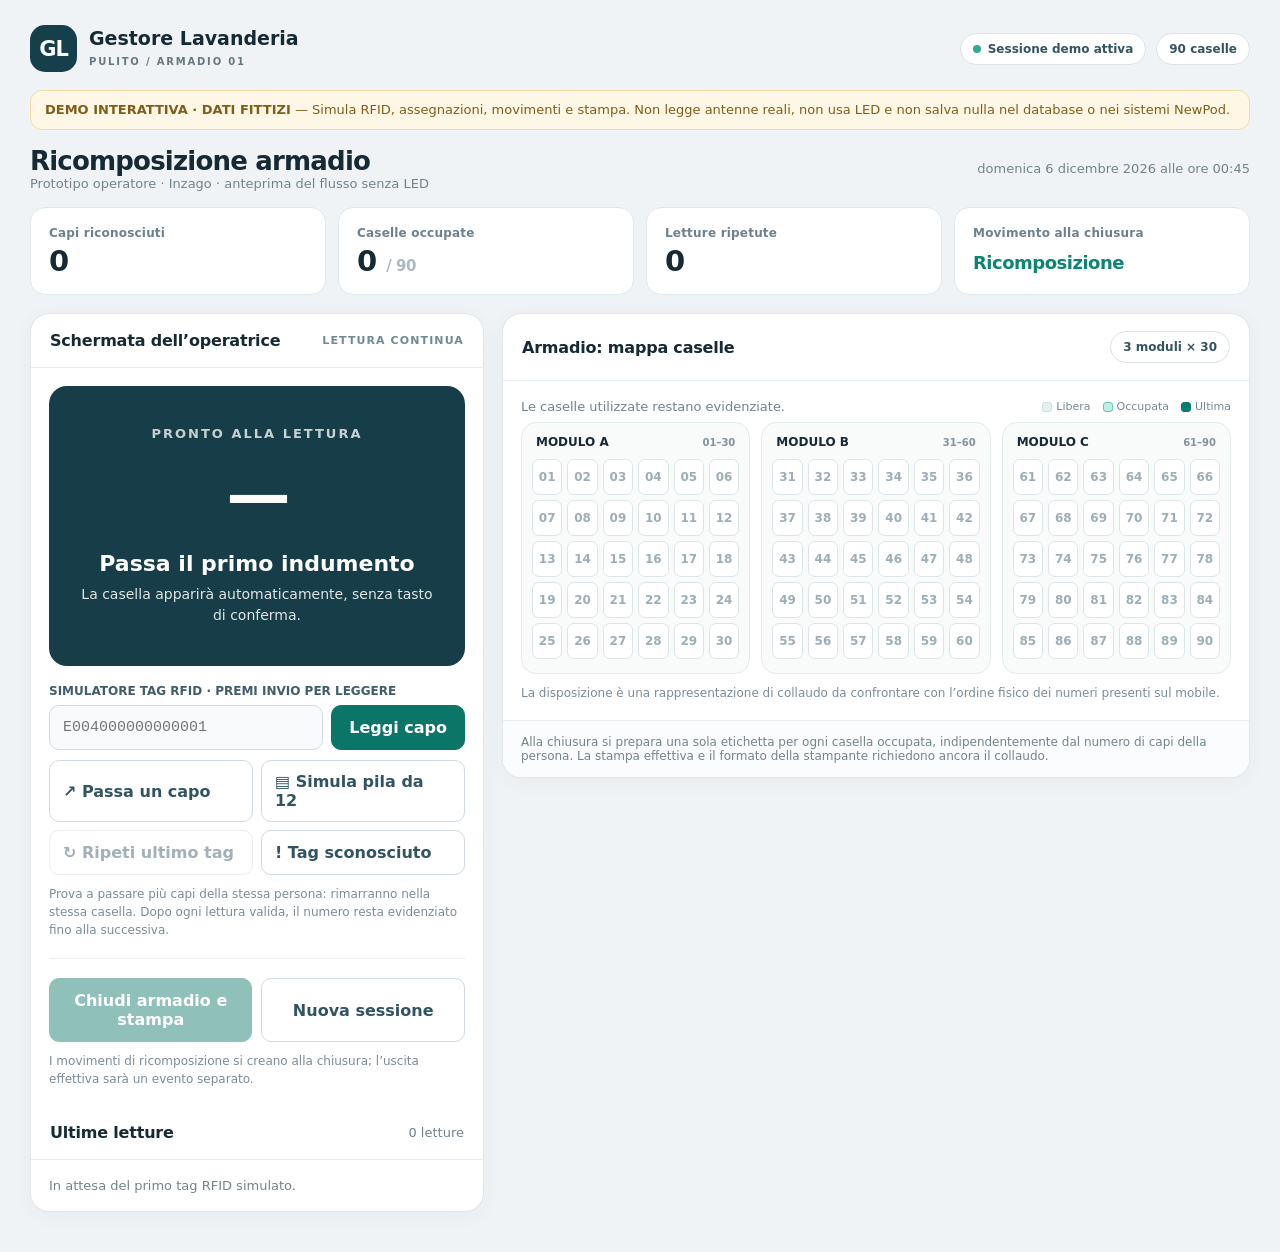
==== docs/pulito-demo.html @ d7424de7 "Add standalone interactive 90-slot Pulito browser demo with synthetic RFID scans, recomposition and " ====
<!doctype html>
<html lang="it">
<head>
<meta charset="utf-8">
<meta name="viewport" content="width=device-width,initial-scale=1">
<meta name="robots" content="noindex,nofollow">
<meta name="color-scheme" content="light">
<title>Pulito · Demo interattiva | Gestore Lavanderia</title>
<style>
:root{font-family:Inter,"Segoe UI",system-ui,-apple-system,sans-serif;color:#162a35;background:#f0f3f5;font-synthesis:none}
*{box-sizing:border-box}body{margin:0}button,input{font:inherit}button{cursor:pointer}
button:disabled{opacity:.45;cursor:not-allowed}button:focus-visible,input:focus-visible{outline:3px solid #66cabb;outline-offset:2px}
.page{max-width:1680px;margin:0 auto;padding:25px 30px 40px}
.top{display:flex;align-items:center;justify-content:space-between;gap:16px;margin-bottom:18px}
.brand{display:flex;gap:12px;align-items:center}.mark{width:47px;height:47px;border-radius:15px;background:#153f4b;color:white;display:grid;place-items:center;font-weight:900;font-size:21px;letter-spacing:-1px}
.brand strong{font-size:19px;display:block;line-height:1.15}.brand small{color:#647884;font-weight:600;letter-spacing:1.8px;font-size:10px}.top-right{display:flex;gap:10px;align-items:center}
.chip{display:inline-flex;align-items:center;gap:7px;border-radius:999px;background:#fff;border:1px solid #d9e2e7;padding:8px 12px;color:#345463;font-weight:700;font-size:12px}.dot{width:8px;height:8px;border-radius:50%;background:#2cab8d}
.demo-warning{background:#fff7e5;border:1px solid #efdda4;color:#805d19;padding:10px 14px;border-radius:12px;font-size:13px;line-height:1.35}
.section-heading{display:flex;align-items:center;justify-content:space-between;gap:12px;margin:16px 0}
h1{font-size:26px;letter-spacing:-.8px;margin:0}h2{font-size:16px;letter-spacing:-.2px;margin:0}p{margin:0}
.meta{font-size:13px;color:#70838d}
.toolbar{display:grid;grid-template-columns:repeat(4,minmax(0,1fr));gap:12px;margin:0 0 18px}
.metric{background:white;border:1px solid #dee7eb;border-radius:15px;padding:14px 18px}
.metric .m-label{color:#6c8190;font-size:12px;font-weight:650;letter-spacing:.2px}
.metric b{font-size:29px;display:block;margin-top:2px;line-height:1.3;letter-spacing:-.5px}
.metric:last-child b{font-size:18px;padding-top:8px;color:#0c8574}
.layout{display:grid;grid-template-columns:minmax(350px,.88fr) minmax(550px,1.45fr);gap:18px;align-items:start}
.panel{background:white;border:1px solid #dde6eb;border-radius:19px;box-shadow:0 4px 20px rgba(31,67,80,.045);overflow:hidden}
.panel-head{padding:17px 19px;border-bottom:1px solid #e6edef;display:flex;align-items:center;justify-content:space-between;gap:8px}
.panel-body{padding:18px}
.overline{font-weight:800;font-size:11px;letter-spacing:1.1px;text-transform:uppercase;color:#6f8a95}
.hero{border-radius:18px;background:#173e48;min-height:280px;color:#fff;padding:26px;display:flex;flex-direction:column;align-items:center;justify-content:center;text-align:center;transition:background .15s}
.hero[data-mode=ok]{background:#006d61}.hero[data-mode=warn]{background:#9a6415}.hero[data-mode=bad]{background:#a3393c}.hero[data-mode=closed]{background:#34536a}
.hero-label{font-size:13px;text-transform:uppercase;letter-spacing:2px;font-weight:750;opacity:.76}.hero-number{font-size:clamp(43px,5vw,92px);font-weight:900;line-height:1.18;letter-spacing:-3px;min-height:110px;display:grid;place-items:center}.hero-person{font-size:22px;font-weight:800}.hero-detail{font-size:14px;opacity:.87;margin-top:8px;max-width:100%;line-height:1.5}
.scan-label{display:block;font-size:12px;font-weight:800;margin:18px 0 7px;color:#405d69}.scan-row{display:flex;gap:8px}
.scan-row input{flex:1;min-width:0;border:1px solid #cfdae0;background:#f8fafb;border-radius:10px;padding:12px 13px;font-size:15px;font-family:Consolas,monospace;text-transform:uppercase}
.primary{background:#0b7568;color:#fff;border:1px solid #0b7568;border-radius:10px;font-weight:780;padding:12px 17px}
.secondary{background:white;color:#315463;border:1px solid #cfdae0;border-radius:10px;font-weight:750;padding:11px 13px}
.danger{background:#fff3f2;color:#a33c3d;border:1px solid #f1cbc7;border-radius:10px;font-weight:750;padding:11px 14px}
.quick{display:grid;grid-template-columns:repeat(2,minmax(0,1fr));gap:8px;margin-top:10px}
.quick button{text-align:left;min-height:45px}
.hint{font-size:12px;color:#7a8c98;line-height:1.5;margin-top:10px}
.separator{height:1px;background:#e8eef1;margin:19px 0}
.actions{display:grid;grid-template-columns:1fr 1fr;gap:9px}
.actions button{min-height:48px}
.log{display:flex;flex-direction:column;gap:7px;max-height:250px;overflow:auto}
.read{display:flex;align-items:center;justify-content:space-between;gap:10px;padding:10px 12px;border:1px solid #e3ebee;border-radius:10px;background:#fcfdfd}
.read-main{font-size:13px;font-weight:750}.read-sub{font-size:11px;color:#87939a;margin-top:3px}.read-right{font-size:12px;font-weight:850;color:#0c7e70;white-space:nowrap}
.read-right.bad{color:#bc4f44}.read-right.warn{color:#9b6e19}
.boxes-title{display:flex;align-items:center;justify-content:space-between;margin-bottom:8px}
.legend{display:flex;align-items:center;gap:12px;font-size:11px;color:#758895}.square{display:inline-block;width:10px;height:10px;border-radius:3px;margin-right:4px;vertical-align:middle;background:#e8eef0;border:1px solid #cddde2}.square.used{background:#c0eee4;border-color:#66c8b4}.square.active{background:#087c70;border-color:#087c70}
.modules{display:grid;grid-template-columns:repeat(3,minmax(0,1fr));gap:11px}
.module{background:#f9fbfb;border:1px solid #e2ebee;border-radius:15px;padding:12px 10px 14px}
.mod-head{display:flex;justify-content:space-between;align-items:center;padding:0 4px;margin-bottom:10px}
.mod-head strong{font-size:12px}.mod-head span{font-size:10px;color:#81939c;font-weight:800}
.slot-grid{display:grid;grid-template-columns:repeat(6,minmax(0,1fr));gap:5px}
.slot{min-width:0;height:36px;padding:0;border:1px solid #dbe5e8;background:white;border-radius:7px;color:#9caeb7;font-weight:750;font-size:12px;transition:.1s}
.slot.used{border-color:#8fd9c7;background:#cbefe7;color:#096b60}
.slot.active{background:#087c70;border-color:#087c70;color:white;box-shadow:0 0 0 3px rgba(14,145,124,.18);transform:scale(1.04)}
.slot:hover{border-color:#07947e}.slot:disabled{opacity:1;cursor:default}
.foot{padding:14px 18px;border-top:1px solid #e6edef;background:#fbfcfd;font-size:12px;color:#72848d}
.modal{border:0;padding:0;max-width:min(880px,calc(100vw - 24px));width:100%;border-radius:20px;box-shadow:0 28px 100px #102a3b55}
.modal::backdrop{background:#142c3d9b}.modal-inner{padding:25px}.modal-top{display:flex;justify-content:space-between;align-items:center;gap:12px}.modal-top strong{font-size:23px}.modal-content{max-height:56vh;overflow:auto;margin:18px 0}
.modal-footer{display:flex;justify-content:flex-end;gap:9px}
.preview-labels{display:grid;grid-template-columns:repeat(2,minmax(0,1fr));gap:12px}
.label{border:1px dashed #819ba7;padding:17px 19px;border-radius:12px;background:white;break-inside:avoid;min-height:160px}
.label small{font-size:10px;color:#6b7d85;font-weight:750;text-transform:uppercase;letter-spacing:1px}
.label h3{font-size:24px;margin:12px 0 2px}.label p{font-size:13px;margin-top:5px}.label footer{font-size:11px;color:#778b95;margin-top:14px}
.print-only{display:none}
@media(max-width:1150px){.layout{grid-template-columns:1fr}.modules{grid-template-columns:repeat(3,minmax(0,1fr))}.hero-number{font-size:90px}}
@media(max-width:640px){.page{padding:14px}.top{align-items:flex-start;flex-direction:column}.top-right{width:100%;justify-content:space-between}.section-heading{align-items:flex-start;flex-direction:column;gap:4px}h1{font-size:23px}.toolbar{grid-template-columns:repeat(2,1fr);gap:8px}.metric{padding:10px 13px}.metric b{font-size:25px}.panel-head{padding:14px}.panel-body{padding:13px}.hero{min-height:240px;padding:18px}.hero-number{font-size:61px;min-height:87px}.hero-person{font-size:18px}.modules{grid-template-columns:1fr}.module{padding:12px}.slot-grid{grid-template-columns:repeat(10,minmax(0,1fr))}.slot{height:37px}.preview-labels{grid-template-columns:1fr}.scan-row{flex-wrap:wrap}.scan-row input{flex-basis:100%}.scan-row button{width:100%}.actions{grid-template-columns:1fr}}
@media print{body{background:white!important}.page,dialog button,.modal-top,.modal-footer{display:none!important}.modal{position:static!important;display:block!important;max-height:none!important;max-width:none!important;width:100%!important;box-shadow:none!important;border:0!important}.modal-inner{padding:0!important}.modal-content{max-height:none!important;overflow:visible!important;margin:0!important}.preview-labels{grid-template-columns:repeat(2,1fr);gap:7mm}.label{border:1px solid #666;border-radius:0;break-inside:avoid;min-height:50mm}.modal::backdrop{display:none}}
</style>
</head>
<body>
<main class="page">
  <header class="top">
    <div class="brand"><span class="mark">GL</span><div><strong>Gestore Lavanderia</strong><small>PULITO / ARMADIO 01</small></div></div>
    <div class="top-right"><span class="chip"><span class="dot"></span><span id="sessionState">Sessione demo attiva</span></span><span class="chip">90 caselle</span></div>
  </header>
  <div class="demo-warning"><strong>DEMO INTERATTIVA · DATI FITTIZI</strong> — Simula RFID, assegnazioni, movimenti e stampa. Non legge antenne reali, non usa LED e non salva nulla nel database o nei sistemi NewPod.</div>
  <div class="section-heading"><div><h1>Ricomposizione armadio</h1><p class="meta">Prototipo operatore · Inzago · anteprima del flusso senza LED</p></div><span class="meta" id="clock"></span></div>
  <section class="toolbar" aria-label="Stato della sessione">
    <div class="metric"><span class="m-label">Capi riconosciuti</span><b id="statItems">0</b></div>
    <div class="metric"><span class="m-label">Caselle occupate</span><b id="statSlots">0 <span style="color:#acb9c0;font-size:15px">/ 90</span></b></div>
    <div class="metric"><span class="m-label">Letture ripetute</span><b id="statRepeats">0</b></div>
    <div class="metric"><span class="m-label">Movimento alla chiusura</span><b id="statMovement">Ricomposizione</b></div>
  </section>
  <div class="layout">
    <section class="panel" aria-label="Lettura RFID">
      <div class="panel-head"><h2>Schermata dell’operatrice</h2><span class="overline">Lettura continua</span></div>
      <div class="panel-body">
        <div id="hero" class="hero" data-mode="idle" aria-live="polite" aria-atomic="true">
          <span class="hero-label" id="heroLabel">PRONTO ALLA LETTURA</span>
          <div class="hero-number" id="heroNumber">—</div>
          <p class="hero-person" id="heroPerson">Passa il primo indumento</p>
          <p class="hero-detail" id="heroDetail">La casella apparirà automaticamente, senza tasto di conferma.</p>
        </div>
        <label class="scan-label" for="tagInput">SIMULATORE TAG RFID · PREMI INVIO PER LEGGERE</label>
        <div class="scan-row"><input id="tagInput" maxlength="64" autocomplete="off" spellcheck="false" placeholder="E004000000000001"><button class="primary" id="scanBtn" type="button">Leggi capo</button></div>
        <div class="quick">
          <button class="secondary" id="randomBtn" type="button">↗ Passa un capo</button>
          <button class="secondary" id="pileBtn" type="button">▤ Simula pila da 12</button>
          <button class="secondary" id="repeatBtn" type="button">↻ Ripeti ultimo tag</button>
          <button class="secondary" id="unknownBtn" type="button">! Tag sconosciuto</button>
        </div>
        <p class="hint">Prova a passare più capi della stessa persona: rimarranno nella stessa casella. Dopo ogni lettura valida, il numero resta evidenziato fino alla successiva.</p>
        <div class="separator"></div>
        <div class="actions"><button class="primary" id="closeBtn" type="button">Chiudi armadio e stampa</button><button class="secondary" id="resetBtn" type="button">Nuova sessione</button></div>
        <p class="hint" id="sessionHint">I movimenti di <b>ricomposizione</b> vengono creati alla chiusura; l’uscita effettiva sarà un evento separato.</p>
      </div>
      <div class="panel-head"><h2>Ultime letture</h2><span class="meta" id="readCount">0 letture</span></div>
      <div class="panel-body"><div id="reads" class="log"><p class="meta">In attesa del primo tag RFID simulato.</p></div></div>
    </section>
    <section class="panel" aria-label="Mappa delle 90 caselle">
      <div class="panel-head"><h2>Armadio: mappa caselle</h2><span class="chip">3 moduli × 30</span></div>
      <div class="panel-body">
        <div class="boxes-title"><span class="meta">Le caselle utilizzate restano evidenziate.</span><div class="legend"><span><span class="square"></span>Libera</span><span><span class="square used"></span>Occupata</span><span><span class="square active"></span>Ultima</span></div></div>
        <div id="modules" class="modules"></div>
        <p class="hint">La disposizione è una rappresentazione di collaudo da confrontare con l’ordine fisico dei numeri presenti sul mobile.</p>
      </div>
      <div class="foot">Alla chiusura si prepara una sola etichetta per ogni casella occupata, indipendentemente dal numero di capi della persona. La stampa effettiva e il formato della stampante richiedono ancora il collaudo.</div>
    </section>
  </div>
</main>
<dialog id="labelDialog" class="modal" aria-labelledby="dialogTitle">
  <div class="modal-inner">
    <div class="modal-top"><div><div class="overline">ANTEPRIMA STAMPA · DATI FITTIZI</div><strong id="dialogTitle">Etichette armadio</strong></div><button class="secondary" id="dismissDialog" type="button" aria-label="Chiudi anteprima">✕</button></div>
    <p class="hint" id="dialogSummary"></p>
    <div class="modal-content"><div class="preview-labels" id="labelPreview"></div></div>
    <div class="modal-footer"><button class="secondary" id="closeDialogBtn" type="button">Chiudi anteprima</button><button class="primary" id="printBtn" type="button">Stampa etichette</button></div>
  </div>
</dialog>
<script>
(function(){
"use strict";
const first=["Mario","Lucia","Carlo","Anna","Paolo","Elena","Gianni","Sara","Roberto","Franca","Giorgio","Rita","Alessandro","Giulia","Franco"];
const last=["Rossi","Bianchi","Verdi","Russo","Ferrari","Gallo","Fontana","Moretti","Villa","Conti","Greco","Marino"];
const articles=["Maglia","Pantalone","Felpa"];
const people=Array.from({length:90},function(_,i){return {id:i,name:first[i%first.length]+" "+last[Math.floor(i/first.length)%last.length]+" (demo)",department:["Piano 1","Piano 2","Piano 3"][i%3]};});
const garments=Array.from({length:270},function(_,i){return {tag:"E004"+(i+1).toString(16).toUpperCase().padStart(12,"0"),person:people[Math.floor(i/3)],article:articles[i%3]};});
const tags=new Map(garments.map(function(g){return [g.tag,g];}));
const $=function(id){return document.getElementById(id);};
let state={closed:false,reads:[],accepted:new Map(),allocations:new Map(),lastTag:null,lastSlot:null,repeats:0,movements:[],busy:false};
function fmt(n){return String(n).padStart(2,"0");}
function setHero(mode,label,number,name,detail){
  $("hero").dataset.mode=mode;$("heroLabel").textContent=label;$("heroNumber").textContent=number;
  $("heroPerson").textContent=name;$("heroDetail").textContent=detail;
}
function renderGrid(){
  const root=$("modules");root.textContent="";
  for(let bank=0;bank<3;bank++){
    const section=document.createElement("section");section.className="module";
    const head=document.createElement("div");head.className="mod-head";const name=document.createElement("strong");name.textContent="MODULO "+String.fromCharCode(65+bank);
    const count=document.createElement("span");count.textContent=fmt(bank*30+1)+"–"+fmt((bank+1)*30);head.append(name,count);section.append(head);
    const grid=document.createElement("div");grid.className="slot-grid";
    for(let s=bank*30+1;s<=(bank+1)*30;s++){
      const button=document.createElement("button");button.className="slot";button.type="button";button.textContent=fmt(s);
      const entry=Array.from(state.allocations.values()).find(function(v){return v.slot===s;});
      if(entry){button.classList.add("used");button.title=entry.person.name+" · "+entry.count+" capi";button.setAttribute("aria-label","Casella "+s+", "+entry.person.name);}
      else{button.title="Casella "+s+" libera";button.setAttribute("aria-label","Casella "+s+" libera");}
      if(s===state.lastSlot)button.classList.add("active");
      button.addEventListener("click",function(){if(entry)setHero("ok","CASELLA OCCUPATA","CASELLA "+fmt(s),entry.person.name,entry.count+" capi assegnati · "+entry.person.department);});
      grid.append(button);
    }
    section.append(grid);root.append(section);
  }
}
function render(){
  $("statItems").textContent=String(state.accepted.size);
  $("statSlots").innerHTML=String(state.allocations.size)+' <span style="color:#acb9c0;font-size:15px">/ 90</span>';
  $("statRepeats").textContent=String(state.repeats);
  $("statMovement").textContent=state.closed?String(state.movements.length)+" ricomposizioni":"Ricomposizione";
  $("sessionState").textContent=state.closed?"Sessione demo chiusa":"Sessione demo attiva";
  $("readCount").textContent=state.reads.length+" letture";
  $("scanBtn").disabled=state.closed||state.busy;$("randomBtn").disabled=state.closed||state.busy;$("pileBtn").disabled=state.closed||state.busy;
  $("repeatBtn").disabled=state.closed||state.busy||!state.lastTag;$("unknownBtn").disabled=state.closed||state.busy;
  $("tagInput").disabled=state.closed||state.busy;$("closeBtn").disabled=state.closed||state.busy||state.accepted.size===0;
  $("closeBtn").textContent=state.closed?"Armadio chiuso":"Chiudi armadio e stampa";
  $("sessionHint").textContent=state.closed?"Movimenti ricomposizione registrati nella sola simulazione. Nessun movimento di uscita creato.":"I movimenti di ricomposizione si creano alla chiusura; l’uscita effettiva sarà un evento separato.";
  const root=$("reads");root.textContent="";
  if(state.reads.length===0){const p=document.createElement("p");p.className="meta";p.textContent="In attesa del primo tag RFID simulato.";root.append(p);}
  state.reads.slice(0,8).forEach(function(r){
    const line=document.createElement("div");line.className="read";
    const left=document.createElement("div");const name=document.createElement("div");name.className="read-main";name.textContent=r.name;
    const sub=document.createElement("div");sub.className="read-sub";sub.textContent=r.tag+" · "+r.time;left.append(name,sub);
    const right=document.createElement("span");right.className="read-right"+(r.type==="error"?" bad":r.type==="repeat"?" warn":"");right.textContent=r.message;
    line.append(left,right);root.append(line);
  });
  renderGrid();
}
function record(tag,name,message,type){state.reads.unshift({tag:tag,name:name,message:message,type:type,time:new Date().toLocaleTimeString("it-IT")});}
function scan(raw){
  if(state.closed)return;
  const tag=String(raw||"").trim().toUpperCase();if(!tag)return;
  state.lastTag=tag;const garment=tags.get(tag);
  if(!garment){state.lastSlot=null;setHero("bad","CAPO DA SEPARARE","ATTENZIONE","Tag sconosciuto","Nessuna casella assegnata. Metti il capo da parte per la verifica.");
    record(tag,"Tag non riconosciuto","NON TROVATO","error");render();return;}
  const already=state.accepted.has(tag);
  if(already)state.repeats++;
  let allocation=state.allocations.get(garment.person.id);
  if(!allocation&&!already){
    if(state.allocations.size>=90){state.lastSlot=null;setHero("bad","ARMADIO PIENO","90 / 90","Nessuna casella disponibile","Chiudi l’armadio prima di proseguire.");record(tag,garment.person.name,"PIENO","error");render();return;}
    const used=new Set(Array.from(state.allocations.values()).map(function(x){return x.slot;}));
    let slot=1;while(used.has(slot))slot++;
    allocation={slot:slot,person:garment.person,count:0};state.allocations.set(garment.person.id,allocation);
  }
  if(!allocation){state.lastSlot=null;setHero("bad","VERIFICA NECESSARIA","—","Assegnazione mancante","Non riporre il capo.");render();return;}
  if(!already){state.accepted.set(tag,garment);allocation.count++;}
  state.lastSlot=allocation.slot;
  setHero("ok",already?"LETTURA GIÀ REGISTRATA":"DESTINAZIONE CONFERMATA","CASELLA "+fmt(allocation.slot),garment.person.name,
    garment.article+" · "+garment.person.department+" · "+allocation.count+" capi in casella");
  record(tag,garment.person.name+" · "+garment.article,already?"GIÀ LETTO":"CASELLA "+fmt(allocation.slot),already?"repeat":"ok");render();
}
function randomScan(){
  const remaining=garments.filter(function(g){return !state.accepted.has(g.tag);});
  if(!remaining.length){setHero("warn","FINE SIMULAZIONE","—","Nessun altro capo disponibile","Premi Nuova sessione per ricominciare.");return;}
  scan(remaining[Math.floor(Math.random()*remaining.length)].tag);
}
function pile(){
  if(state.closed||state.busy)return;
  const available=garments.filter(function(g){return !state.accepted.has(g.tag);});
  if(!available.length)return;
  const selected=available.sort(function(){return Math.random()-.5;}).slice(0,12);
  state.busy=true;render();let index=0;
  function next(){if(index<selected.length){scan(selected[index].tag);index++;setTimeout(next,180);}else{state.busy=false;render();}}
  next();
}
function labelElement(a){
  const label=document.createElement("article");label.className="label";
  const small=document.createElement("small");small.textContent="BUSTA CAPI · FACSIMILE DEMO";
  const h=document.createElement("h3");h.textContent="CASELLA "+fmt(a.slot);
  const name=document.createElement("p");name.style.fontWeight="800";name.style.fontSize="17px";name.textContent=a.person.name;
  const p=document.createElement("p");p.textContent=a.person.department+" · "+a.count+" capi";
  const foot=document.createElement("footer");foot.textContent="Armadio 01 · Ricomposizione · Non valido per la produzione";
  label.append(small,h,name,p,foot);return label;
}
function showLabels(){
  const container=$("labelPreview");container.textContent="";
  const entries=Array.from(state.allocations.values()).sort(function(a,b){return a.slot-b.slot;});
  entries.forEach(function(a){container.append(labelElement(a));});
  $("dialogSummary").textContent=entries.length+" etichette per "+state.accepted.size+" capi · Solo anteprima. La stampa non registra uscite.";
  if(!$("labelDialog").open)$("labelDialog").showModal();
}
function closeSession(){
  if(state.closed||state.busy||!state.accepted.size)return;
  if(!window.confirm("Chiudere l’armadio? Verranno creati "+state.accepted.size+" movimenti di RICOMPOSIZIONE nella sola demo e preparate "+state.allocations.size+" etichette."))return;
  const when=new Date().toISOString();
  state.movements=Array.from(state.accepted.values()).map(function(g){return {tag:g.tag,type:"ricomposizione",at:when,person:g.person.name,slot:state.allocations.get(g.person.id).slot};});
  state.closed=true;state.lastSlot=null;
  setHero("closed","SESSIONE TERMINATA",state.movements.length+" CAPI",state.allocations.size+" caselle pronte",
    "Movimenti: RICOMPOSIZIONE · Uscita non ancora registrata");
  render();showLabels();
}
function reset(){
  if(!window.confirm("Avviare una nuova sessione dimostrativa? Le letture precedenti andranno perse."))return;
  state={closed:false,reads:[],accepted:new Map(),allocations:new Map(),lastTag:null,lastSlot:null,repeats:0,movements:[],busy:false};
  $("tagInput").value="";setHero("idle","PRONTO ALLA LETTURA","—","Passa il primo indumento","La casella apparirà automaticamente, senza tasto di conferma.");render();
}
$("scanBtn").addEventListener("click",function(){scan($("tagInput").value);$("tagInput").select();});
$("tagInput").addEventListener("keydown",function(e){if(e.key==="Enter"){e.preventDefault();scan($("tagInput").value);$("tagInput").select();}});
$("randomBtn").addEventListener("click",randomScan);
$("pileBtn").addEventListener("click",pile);
$("repeatBtn").addEventListener("click",function(){if(state.lastTag)scan(state.lastTag);});
$("unknownBtn").addEventListener("click",function(){scan("FFFFFFFFFFFFFFFF");});
$("closeBtn").addEventListener("click",closeSession);
$("resetBtn").addEventListener("click",reset);
$("dismissDialog").addEventListener("click",function(){$("labelDialog").close();});
$("closeDialogBtn").addEventListener("click",function(){$("labelDialog").close();});
$("printBtn").addEventListener("click",function(){window.print();});
$("clock").textContent=new Intl.DateTimeFormat("it-IT",{dateStyle:"full",timeStyle:"short"}).format(new Date());
render();
})();
</script>
</body>
</html>
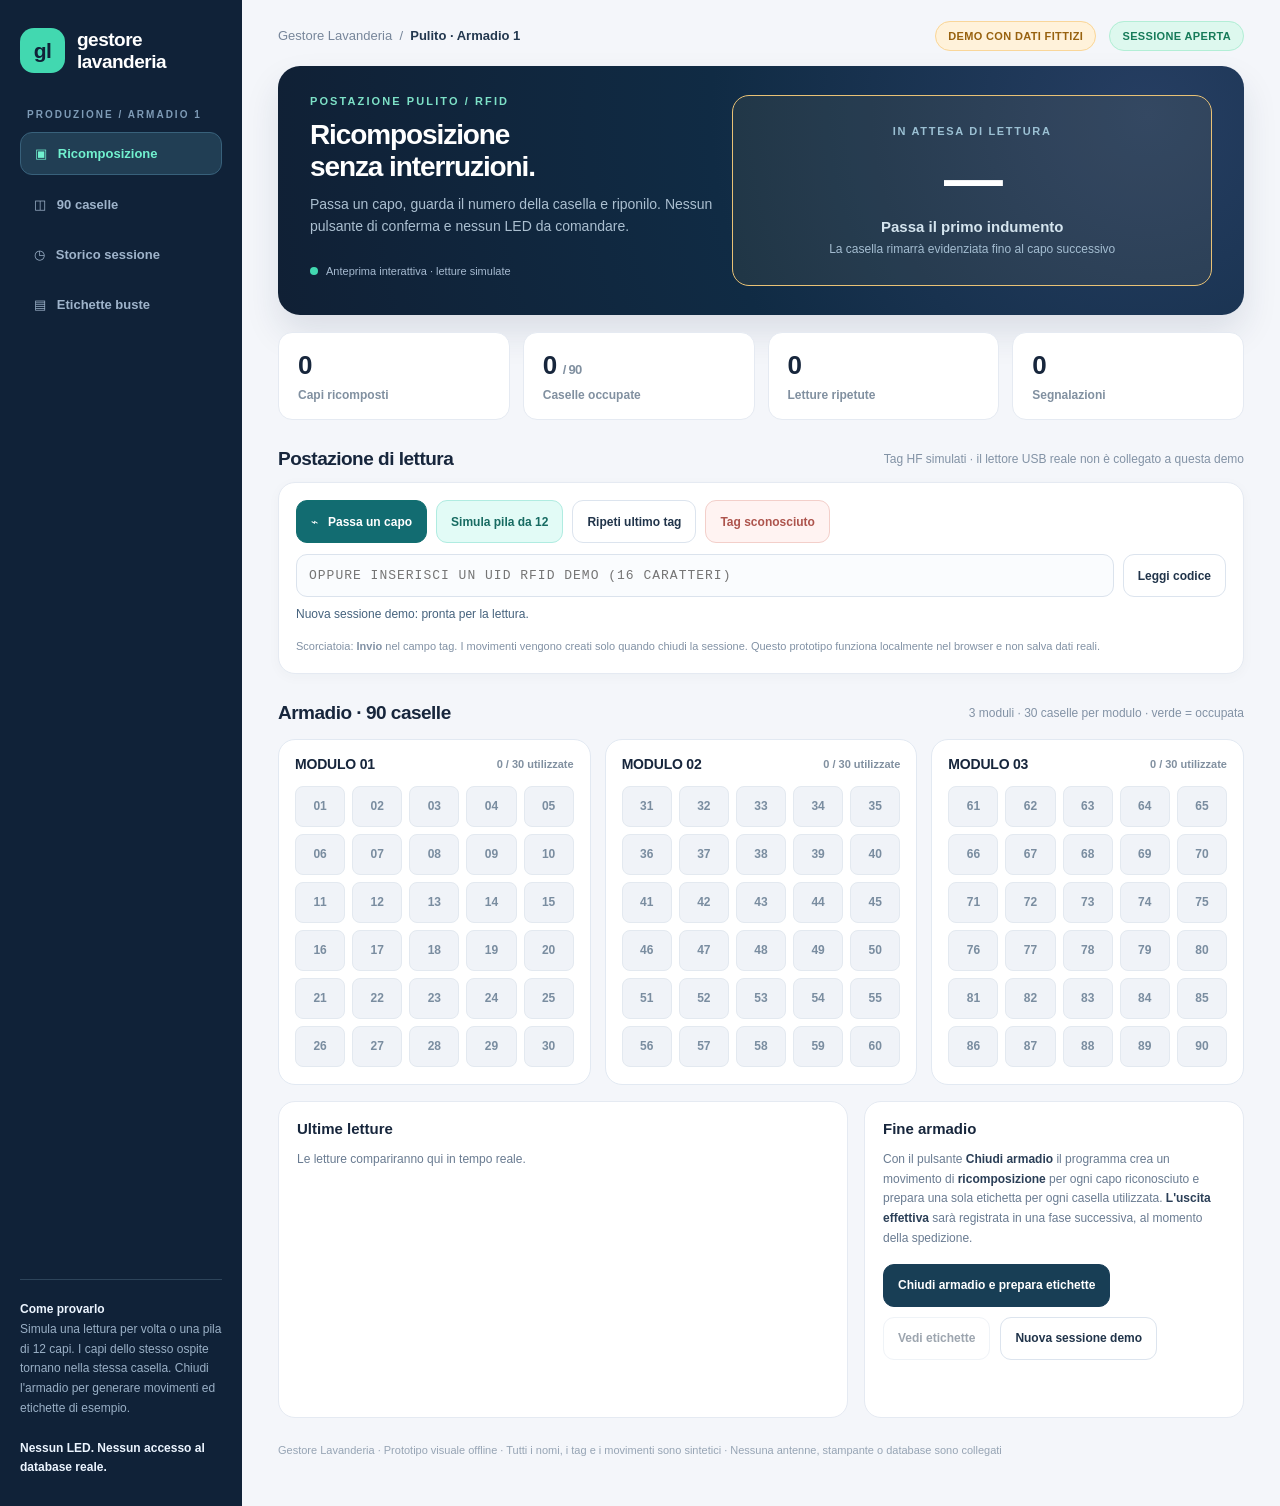
==== commit 1a2d23a0: "Publish standalone interactive Pulito 90-bin demo with synthetic RFID scans and recomposition labels" ====
--- a/docs/pulito-demo.html
+++ b/docs/pulito-demo.html
@@ -4,273 +4,318 @@
 <meta charset="utf-8">
 <meta name="viewport" content="width=device-width,initial-scale=1">
 <meta name="robots" content="noindex,nofollow">
-<meta name="color-scheme" content="light">
+<meta name="referrer" content="no-referrer">
+<meta http-equiv="Content-Security-Policy" content="default-src 'none'; style-src 'unsafe-inline'; script-src 'unsafe-inline'; img-src 'none'; base-uri 'none'; form-action 'none'">
 <title>Pulito · Demo interattiva | Gestore Lavanderia</title>
 <style>
-:root{font-family:Inter,"Segoe UI",system-ui,-apple-system,sans-serif;color:#162a35;background:#f0f3f5;font-synthesis:none}
-*{box-sizing:border-box}body{margin:0}button,input{font:inherit}button{cursor:pointer}
-button:disabled{opacity:.45;cursor:not-allowed}button:focus-visible,input:focus-visible{outline:3px solid #66cabb;outline-offset:2px}
-.page{max-width:1680px;margin:0 auto;padding:25px 30px 40px}
-.top{display:flex;align-items:center;justify-content:space-between;gap:16px;margin-bottom:18px}
-.brand{display:flex;gap:12px;align-items:center}.mark{width:47px;height:47px;border-radius:15px;background:#153f4b;color:white;display:grid;place-items:center;font-weight:900;font-size:21px;letter-spacing:-1px}
-.brand strong{font-size:19px;display:block;line-height:1.15}.brand small{color:#647884;font-weight:600;letter-spacing:1.8px;font-size:10px}.top-right{display:flex;gap:10px;align-items:center}
-.chip{display:inline-flex;align-items:center;gap:7px;border-radius:999px;background:#fff;border:1px solid #d9e2e7;padding:8px 12px;color:#345463;font-weight:700;font-size:12px}.dot{width:8px;height:8px;border-radius:50%;background:#2cab8d}
-.demo-warning{background:#fff7e5;border:1px solid #efdda4;color:#805d19;padding:10px 14px;border-radius:12px;font-size:13px;line-height:1.35}
-.section-heading{display:flex;align-items:center;justify-content:space-between;gap:12px;margin:16px 0}
-h1{font-size:26px;letter-spacing:-.8px;margin:0}h2{font-size:16px;letter-spacing:-.2px;margin:0}p{margin:0}
-.meta{font-size:13px;color:#70838d}
-.toolbar{display:grid;grid-template-columns:repeat(4,minmax(0,1fr));gap:12px;margin:0 0 18px}
-.metric{background:white;border:1px solid #dee7eb;border-radius:15px;padding:14px 18px}
-.metric .m-label{color:#6c8190;font-size:12px;font-weight:650;letter-spacing:.2px}
-.metric b{font-size:29px;display:block;margin-top:2px;line-height:1.3;letter-spacing:-.5px}
-.metric:last-child b{font-size:18px;padding-top:8px;color:#0c8574}
-.layout{display:grid;grid-template-columns:minmax(350px,.88fr) minmax(550px,1.45fr);gap:18px;align-items:start}
-.panel{background:white;border:1px solid #dde6eb;border-radius:19px;box-shadow:0 4px 20px rgba(31,67,80,.045);overflow:hidden}
-.panel-head{padding:17px 19px;border-bottom:1px solid #e6edef;display:flex;align-items:center;justify-content:space-between;gap:8px}
-.panel-body{padding:18px}
-.overline{font-weight:800;font-size:11px;letter-spacing:1.1px;text-transform:uppercase;color:#6f8a95}
-.hero{border-radius:18px;background:#173e48;min-height:280px;color:#fff;padding:26px;display:flex;flex-direction:column;align-items:center;justify-content:center;text-align:center;transition:background .15s}
-.hero[data-mode=ok]{background:#006d61}.hero[data-mode=warn]{background:#9a6415}.hero[data-mode=bad]{background:#a3393c}.hero[data-mode=closed]{background:#34536a}
-.hero-label{font-size:13px;text-transform:uppercase;letter-spacing:2px;font-weight:750;opacity:.76}.hero-number{font-size:clamp(43px,5vw,92px);font-weight:900;line-height:1.18;letter-spacing:-3px;min-height:110px;display:grid;place-items:center}.hero-person{font-size:22px;font-weight:800}.hero-detail{font-size:14px;opacity:.87;margin-top:8px;max-width:100%;line-height:1.5}
-.scan-label{display:block;font-size:12px;font-weight:800;margin:18px 0 7px;color:#405d69}.scan-row{display:flex;gap:8px}
-.scan-row input{flex:1;min-width:0;border:1px solid #cfdae0;background:#f8fafb;border-radius:10px;padding:12px 13px;font-size:15px;font-family:Consolas,monospace;text-transform:uppercase}
-.primary{background:#0b7568;color:#fff;border:1px solid #0b7568;border-radius:10px;font-weight:780;padding:12px 17px}
-.secondary{background:white;color:#315463;border:1px solid #cfdae0;border-radius:10px;font-weight:750;padding:11px 13px}
-.danger{background:#fff3f2;color:#a33c3d;border:1px solid #f1cbc7;border-radius:10px;font-weight:750;padding:11px 14px}
-.quick{display:grid;grid-template-columns:repeat(2,minmax(0,1fr));gap:8px;margin-top:10px}
-.quick button{text-align:left;min-height:45px}
-.hint{font-size:12px;color:#7a8c98;line-height:1.5;margin-top:10px}
-.separator{height:1px;background:#e8eef1;margin:19px 0}
-.actions{display:grid;grid-template-columns:1fr 1fr;gap:9px}
-.actions button{min-height:48px}
-.log{display:flex;flex-direction:column;gap:7px;max-height:250px;overflow:auto}
-.read{display:flex;align-items:center;justify-content:space-between;gap:10px;padding:10px 12px;border:1px solid #e3ebee;border-radius:10px;background:#fcfdfd}
-.read-main{font-size:13px;font-weight:750}.read-sub{font-size:11px;color:#87939a;margin-top:3px}.read-right{font-size:12px;font-weight:850;color:#0c7e70;white-space:nowrap}
-.read-right.bad{color:#bc4f44}.read-right.warn{color:#9b6e19}
-.boxes-title{display:flex;align-items:center;justify-content:space-between;margin-bottom:8px}
-.legend{display:flex;align-items:center;gap:12px;font-size:11px;color:#758895}.square{display:inline-block;width:10px;height:10px;border-radius:3px;margin-right:4px;vertical-align:middle;background:#e8eef0;border:1px solid #cddde2}.square.used{background:#c0eee4;border-color:#66c8b4}.square.active{background:#087c70;border-color:#087c70}
-.modules{display:grid;grid-template-columns:repeat(3,minmax(0,1fr));gap:11px}
-.module{background:#f9fbfb;border:1px solid #e2ebee;border-radius:15px;padding:12px 10px 14px}
-.mod-head{display:flex;justify-content:space-between;align-items:center;padding:0 4px;margin-bottom:10px}
-.mod-head strong{font-size:12px}.mod-head span{font-size:10px;color:#81939c;font-weight:800}
-.slot-grid{display:grid;grid-template-columns:repeat(6,minmax(0,1fr));gap:5px}
-.slot{min-width:0;height:36px;padding:0;border:1px solid #dbe5e8;background:white;border-radius:7px;color:#9caeb7;font-weight:750;font-size:12px;transition:.1s}
-.slot.used{border-color:#8fd9c7;background:#cbefe7;color:#096b60}
-.slot.active{background:#087c70;border-color:#087c70;color:white;box-shadow:0 0 0 3px rgba(14,145,124,.18);transform:scale(1.04)}
-.slot:hover{border-color:#07947e}.slot:disabled{opacity:1;cursor:default}
-.foot{padding:14px 18px;border-top:1px solid #e6edef;background:#fbfcfd;font-size:12px;color:#72848d}
-.modal{border:0;padding:0;max-width:min(880px,calc(100vw - 24px));width:100%;border-radius:20px;box-shadow:0 28px 100px #102a3b55}
-.modal::backdrop{background:#142c3d9b}.modal-inner{padding:25px}.modal-top{display:flex;justify-content:space-between;align-items:center;gap:12px}.modal-top strong{font-size:23px}.modal-content{max-height:56vh;overflow:auto;margin:18px 0}
-.modal-footer{display:flex;justify-content:flex-end;gap:9px}
-.preview-labels{display:grid;grid-template-columns:repeat(2,minmax(0,1fr));gap:12px}
-.label{border:1px dashed #819ba7;padding:17px 19px;border-radius:12px;background:white;break-inside:avoid;min-height:160px}
-.label small{font-size:10px;color:#6b7d85;font-weight:750;text-transform:uppercase;letter-spacing:1px}
-.label h3{font-size:24px;margin:12px 0 2px}.label p{font-size:13px;margin-top:5px}.label footer{font-size:11px;color:#778b95;margin-top:14px}
-.print-only{display:none}
-@media(max-width:1150px){.layout{grid-template-columns:1fr}.modules{grid-template-columns:repeat(3,minmax(0,1fr))}.hero-number{font-size:90px}}
-@media(max-width:640px){.page{padding:14px}.top{align-items:flex-start;flex-direction:column}.top-right{width:100%;justify-content:space-between}.section-heading{align-items:flex-start;flex-direction:column;gap:4px}h1{font-size:23px}.toolbar{grid-template-columns:repeat(2,1fr);gap:8px}.metric{padding:10px 13px}.metric b{font-size:25px}.panel-head{padding:14px}.panel-body{padding:13px}.hero{min-height:240px;padding:18px}.hero-number{font-size:61px;min-height:87px}.hero-person{font-size:18px}.modules{grid-template-columns:1fr}.module{padding:12px}.slot-grid{grid-template-columns:repeat(10,minmax(0,1fr))}.slot{height:37px}.preview-labels{grid-template-columns:1fr}.scan-row{flex-wrap:wrap}.scan-row input{flex-basis:100%}.scan-row button{width:100%}.actions{grid-template-columns:1fr}}
-@media print{body{background:white!important}.page,dialog button,.modal-top,.modal-footer{display:none!important}.modal{position:static!important;display:block!important;max-height:none!important;max-width:none!important;width:100%!important;box-shadow:none!important;border:0!important}.modal-inner{padding:0!important}.modal-content{max-height:none!important;overflow:visible!important;margin:0!important}.preview-labels{grid-template-columns:repeat(2,1fr);gap:7mm}.label{border:1px solid #666;border-radius:0;break-inside:avoid;min-height:50mm}.modal::backdrop{display:none}}
+:root{font-family:Inter,"Segoe UI",Arial,sans-serif;color:#17263c;background:#f4f6fa;font-synthesis:none}
+*{box-sizing:border-box}body{margin:0;min-width:340px}button,input,textarea{font:inherit}button{cursor:pointer}button:disabled{opacity:.44;cursor:not-allowed}
+.wrap{max-width:1620px;margin:auto;display:grid;grid-template-columns:242px minmax(0,1fr);min-height:100vh}
+aside{background:#102238;color:#dbe6f3;padding:28px 20px;display:flex;flex-direction:column;gap:28px}
+.brand{display:flex;gap:12px;align-items:center;font-weight:850;letter-spacing:-.5px;font-size:19px;color:white}
+.logo{width:45px;height:45px;display:grid;place-items:center;border-radius:14px;background:#42d8b0;color:#102238;font-weight:900;font-size:21px}
+.smallcap{font-size:10px;color:#7e9bb6;text-transform:uppercase;letter-spacing:2px;font-weight:800;margin:8px 7px 12px}
+.menu{display:flex;flex-direction:column;gap:9px}
+.mitem{padding:13px 14px;border-radius:12px;color:#9fb4cb;font-size:13px;font-weight:700}
+.mitem.active{background:#213e54;color:#71f1cf;border:1px solid #38617b}
+.sidebar-info{font-size:12px;line-height:1.65;color:#9ab0c6;margin-top:auto;border-top:1px solid #2d445a;padding-top:20px}
+.sidebar-info b{color:#ecf5ff}
+main{min-width:0;padding:26px 36px 48px}
+.top{display:flex;justify-content:space-between;align-items:center;margin-bottom:22px;gap:14px;flex-wrap:wrap}
+.breadcrumb{font-size:13px;color:#77869a}.breadcrumb strong{color:#23384f}
+.pill{padding:8px 12px;border-radius:999px;font-size:11px;font-weight:800;letter-spacing:.35px}
+.demo{background:#fff2da;color:#98620f;border:1px solid #f9d69a}.online{background:#ddf8ee;color:#167b59;border:1px solid #b3eed6}
+.hero{background:radial-gradient(circle at 90% 20%,#263e62 0,#102b44 49%,#102035 100%);border-radius:22px;color:white;padding:29px 32px;min-height:242px;display:grid;grid-template-columns:1fr 1.18fr;gap:16px;box-shadow:0 18px 35px #172e4b1d}
+.eyebrow{font-size:11px;letter-spacing:2.1px;font-weight:850;color:#7de1c7;text-transform:uppercase}
+.hero h1{font-size:28px;letter-spacing:-1.1px;margin:12px 0 11px;line-height:1.15}
+.hero p{font-size:14px;line-height:1.55;color:#abbfd0;max-width:480px;margin:0}
+.hero .edition{font-size:11px;color:#a6bad0;margin-top:27px;display:flex;gap:8px;align-items:center}
+.indicator{width:8px;height:8px;background:#42d8b0;display:inline-block;border-radius:50%}
+.casebox{align-self:center;border:1px solid #57738d80;background:#ffffff0a;border-radius:17px;min-height:191px;display:flex;flex-direction:column;align-items:center;justify-content:center;padding:14px;text-align:center;transition:background .12s}
+.casebox.good{background:#32dabf1b;border-color:#5fe4b1}.casebox.bad{background:#f676641a;border-color:#ff9c91}.casebox.waiting{background:#f2c56a12;border-color:#e9c276}
+.caseline{color:#9bc0d3;font-size:11px;font-weight:850;letter-spacing:1.7px}
+.casebox.good .caseline{color:#90e8ca}.casebox.bad .caseline{color:#ffbaa9}
+.caseid{font-size:clamp(35px,4.6vw,78px);font-weight:900;line-height:1.1;letter-spacing:-2.7px;margin:10px 0 5px;font-variant-numeric:tabular-nums}
+.casedetail{color:#d4e4ee;font-size:15px;font-weight:680;margin-top:2px}
+.caseextra{color:#a4bdd1;font-size:12px;margin-top:7px}
+.metrics{display:grid;grid-template-columns:repeat(4,1fr);gap:13px;margin:17px 0 22px}
+.metric{border:1px solid #e5eaf2;background:#fff;border-radius:14px;padding:17px 19px}
+.metric b{font-size:26px;letter-spacing:-.8px;display:block;line-height:1.2;font-variant-numeric:tabular-nums}
+.metric span{font-size:12px;color:#8190a0;font-weight:700;margin-top:7px;display:block}
+.section-head{display:flex;gap:14px;align-items:center;justify-content:space-between;margin:28px 0 12px;flex-wrap:wrap}
+.section-head h2{font-size:19px;letter-spacing:-.5px;margin:0}.sub{font-size:12px;color:#8292a5}
+.toolbar{background:white;border:1px solid #e5eaf2;border-radius:17px;padding:17px;box-shadow:0 3px 13px #1e3b4e08}
+.tool-row{display:flex;gap:9px;flex-wrap:wrap;align-items:center}
+button{border-radius:11px;border:1px solid #dce4ee;background:#fff;padding:11px 14px;color:#21344a;font-size:12px;font-weight:800;min-height:43px;transition:transform .1s,box-shadow .1s}
+button:hover:not(:disabled){transform:translateY(-1px);box-shadow:0 3px 13px #13354d15}
+button.primary{border-color:#116f70;background:#126c71;color:white}button.secondary{border-color:#b0ece1;background:#e2fbf6;color:#176b62}
+button.danger{border-color:#f3cfca;background:#fff3f2;color:#ad544d}
+button.dark{border-color:#193e57;background:#183e55;color:white}
+input,textarea{border:1px solid #dbe3ed;background:#fafcfe;border-radius:11px;padding:12px;font-size:13px;min-height:43px;outline:none;color:#17374e}
+input:focus,textarea:focus{border-color:#34b7a2;box-shadow:0 0 0 3px #34b7a223}
+input.scan{flex:1;min-width:180px;text-transform:uppercase;font-family:ui-monospace,Consolas,monospace;letter-spacing:1px}
+.inline-note{margin-top:11px;color:#8292a5;font-size:11px;line-height:1.6}
+.alert{font-size:12px;color:#45627d;margin-top:10px;min-height:20px}
+.alert.warn{color:#af573a}
+.cabinet-grid{display:grid;grid-template-columns:repeat(3,minmax(0,1fr));gap:14px;margin-top:15px}
+.cabinet{background:white;border:1px solid #e2e9f2;border-radius:17px;padding:16px 16px 17px}
+.cabtitle{display:flex;justify-content:space-between;align-items:center;margin-bottom:14px;gap:8px}
+.cabtitle strong{font-size:14px;letter-spacing:-.2px}.cabtitle span{font-size:11px;color:#8190a0;font-weight:800}
+.slots{display:grid;grid-template-columns:repeat(5,minmax(0,1fr));gap:7px}
+.slot{border-radius:8px;background:#f0f3f8;border:1px solid #e3e9f0;min-height:41px;display:flex;flex-direction:column;align-items:center;justify-content:center;font-weight:800;font-size:12px;font-variant-numeric:tabular-nums;color:#7a8da0}
+.slot.occupied{background:#dff5ee;border-color:#a1e5d0;color:#126555}
+.slot.current{background:#20d2a6;border:2px solid #0d866f;color:#08392e;box-shadow:0 0 0 3px #a2f8dd;transform:scale(1.045)}
+.slot small{font-size:9px;font-weight:800;opacity:.7}
+.bottomgrid{display:grid;grid-template-columns:1.2fr .8fr;gap:16px;margin-top:16px}
+.panel{background:#fff;border:1px solid #e5eaf2;border-radius:17px;padding:18px;min-width:0}
+.panel h3{margin:0 0 13px;font-size:15px}
+.history{display:flex;flex-direction:column;gap:7px;max-height:335px;overflow:auto}
+.history-item{display:flex;gap:11px;align-items:center;padding:9px 10px;background:#f7f9fc;border-radius:10px;font-size:12px}
+.history-item .time{color:#98a7b8;min-width:53px;font-variant-numeric:tabular-nums}
+.history-item .txt{flex:1;font-weight:700}
+.history-item .status{font-size:11px;color:#16836d;font-weight:800;white-space:nowrap}
+.history-item .status.problem{color:#b96752}
+.note{font-size:12px;line-height:1.65;color:#697b91}
+.note strong{color:#2b3f57}
+.footer{font-size:11px;color:#96a4b4;margin:24px 0 0;line-height:1.5}
+dialog{border:none;border-radius:18px;padding:0;max-width:890px;width:calc(100% - 30px);max-height:90vh;box-shadow:0 30px 80px #07142680}
+dialog::backdrop{background:#071928b8}
+.modalbar{padding:19px 23px;background:#102c44;color:white;display:flex;justify-content:space-between;gap:18px;align-items:center}
+.modalbar strong{font-size:17px}.modalbar p{font-size:12px;color:#b7c8d5;margin:5px 0 0}
+.modalbody{padding:20px 24px;max-height:60vh;overflow:auto;background:#f6f9fc}
+.labels{display:grid;grid-template-columns:repeat(2,minmax(0,1fr));gap:13px}
+.label-card{border:2px dashed #91a9b5;border-radius:8px;background:white;padding:14px;min-height:154px}
+.label-card small{color:#b8712e;letter-spacing:.5px;font-weight:800;font-size:9px}
+.label-card h4{font-size:30px;margin:7px 0;color:#112c42}
+.label-card b{display:block;font-size:16px;margin-top:7px}.label-card p{font-size:12px;color:#526979;line-height:1.5;margin:8px 0}
+.modalactions{display:flex;justify-content:flex-end;gap:12px;padding:15px 23px;background:#fff}
+#toPrint{display:none}
+@media(max-width:1160px){.wrap{grid-template-columns:190px minmax(0,1fr)}aside{padding:20px 12px}main{padding:20px}.hero{padding:23px}.cabinet-grid{gap:9px}.cabinet{padding:12px}.slots{gap:5px}.slot{min-height:36px}}
+@media(max-width:850px){.wrap{display:block}aside{display:none}main{padding:15px}.hero{grid-template-columns:1fr;gap:19px}.hero h1{font-size:24px}.hero .edition{margin-top:14px}.casebox{min-height:170px}.metrics{grid-template-columns:repeat(2,1fr)}.cabinet-grid{grid-template-columns:1fr}.slots{grid-template-columns:repeat(10,1fr)}.slot{min-height:35px}.bottomgrid{grid-template-columns:1fr}.labels{grid-template-columns:1fr}}
+@media(max-width:430px){.top{margin-bottom:12px}.hero{padding:19px}.metrics{gap:8px;margin-bottom:12px}.metric{padding:14px}.metric b{font-size:22px}.slot{min-height:29px;font-size:10px}.slots{gap:4px}.tool-row button{flex:1}.tool-row .scan{width:100%;flex:auto}.caseid{font-size:49px}.panel{padding:14px}.cabinet{padding:11px}}
+@media print{body{background:#fff}body>.wrap,dialog{display:none!important}#toPrint{display:block}.print-label{break-inside:avoid;page-break-inside:avoid;border:1px solid #111;padding:9mm;margin:0 0 4mm;font:14px Arial,sans-serif;min-height:55mm}.print-label h1{font-size:28px;margin:7px 0}.print-label h2{font-size:20px;margin:5px 0}.print-label .warning{font-size:9px;color:#777} @page{size:auto;margin:5mm}}
 </style>
 </head>
 <body>
-<main class="page">
-  <header class="top">
-    <div class="brand"><span class="mark">GL</span><div><strong>Gestore Lavanderia</strong><small>PULITO / ARMADIO 01</small></div></div>
-    <div class="top-right"><span class="chip"><span class="dot"></span><span id="sessionState">Sessione demo attiva</span></span><span class="chip">90 caselle</span></div>
-  </header>
-  <div class="demo-warning"><strong>DEMO INTERATTIVA · DATI FITTIZI</strong> — Simula RFID, assegnazioni, movimenti e stampa. Non legge antenne reali, non usa LED e non salva nulla nel database o nei sistemi NewPod.</div>
-  <div class="section-heading"><div><h1>Ricomposizione armadio</h1><p class="meta">Prototipo operatore · Inzago · anteprima del flusso senza LED</p></div><span class="meta" id="clock"></span></div>
-  <section class="toolbar" aria-label="Stato della sessione">
-    <div class="metric"><span class="m-label">Capi riconosciuti</span><b id="statItems">0</b></div>
-    <div class="metric"><span class="m-label">Caselle occupate</span><b id="statSlots">0 <span style="color:#acb9c0;font-size:15px">/ 90</span></b></div>
-    <div class="metric"><span class="m-label">Letture ripetute</span><b id="statRepeats">0</b></div>
-    <div class="metric"><span class="m-label">Movimento alla chiusura</span><b id="statMovement">Ricomposizione</b></div>
+<div class="wrap">
+<aside>
+  <div class="brand"><span class="logo">gl</span><span>gestore<br>lavanderia</span></div>
+  <div><div class="smallcap">Produzione / Armadio 1</div><nav class="menu" aria-label="Sezioni">
+    <div class="mitem active">▣ &nbsp; Ricomposizione</div>
+    <div class="mitem">◫ &nbsp; 90 caselle</div>
+    <div class="mitem">◷ &nbsp; Storico sessione</div>
+    <div class="mitem">▤ &nbsp; Etichette buste</div>
+  </nav></div>
+  <div class="sidebar-info"><b>Come provarlo</b><br>Simula una lettura per volta o una pila di 12 capi. I capi dello stesso ospite tornano nella stessa casella. Chiudi l'armadio per generare movimenti ed etichette di esempio.<br><br><b>Nessun LED. Nessun accesso al database reale.</b></div>
+</aside>
+<main>
+  <div class="top"><div class="breadcrumb">Gestore Lavanderia &nbsp;/&nbsp; <strong>Pulito · Armadio 1</strong></div><div><span class="pill demo">DEMO CON DATI FITTIZI</span> &nbsp; <span class="pill online" id="sessionStatus">SESSIONE APERTA</span></div></div>
+  <section class="hero" aria-live="polite">
+    <div><div class="eyebrow">Postazione pulito / RFID</div><h1>Ricomposizione<br>senza interruzioni.</h1><p>Passa un capo, guarda il numero della casella e riponilo. Nessun pulsante di conferma e nessun LED da comandare.</p><div class="edition"><span class="indicator"></span><span>Anteprima interattiva · letture simulate</span></div></div>
+    <div class="casebox waiting" id="casebox"><div class="caseline" id="caseLine">IN ATTESA DI LETTURA</div><div class="caseid" id="caseId">—</div><div class="casedetail" id="caseName">Passa il primo indumento</div><div class="caseextra" id="caseExtra">La casella rimarrà evidenziata fino al capo successivo</div></div>
   </section>
-  <div class="layout">
-    <section class="panel" aria-label="Lettura RFID">
-      <div class="panel-head"><h2>Schermata dell’operatrice</h2><span class="overline">Lettura continua</span></div>
-      <div class="panel-body">
-        <div id="hero" class="hero" data-mode="idle" aria-live="polite" aria-atomic="true">
-          <span class="hero-label" id="heroLabel">PRONTO ALLA LETTURA</span>
-          <div class="hero-number" id="heroNumber">—</div>
-          <p class="hero-person" id="heroPerson">Passa il primo indumento</p>
-          <p class="hero-detail" id="heroDetail">La casella apparirà automaticamente, senza tasto di conferma.</p>
-        </div>
-        <label class="scan-label" for="tagInput">SIMULATORE TAG RFID · PREMI INVIO PER LEGGERE</label>
-        <div class="scan-row"><input id="tagInput" maxlength="64" autocomplete="off" spellcheck="false" placeholder="E004000000000001"><button class="primary" id="scanBtn" type="button">Leggi capo</button></div>
-        <div class="quick">
-          <button class="secondary" id="randomBtn" type="button">↗ Passa un capo</button>
-          <button class="secondary" id="pileBtn" type="button">▤ Simula pila da 12</button>
-          <button class="secondary" id="repeatBtn" type="button">↻ Ripeti ultimo tag</button>
-          <button class="secondary" id="unknownBtn" type="button">! Tag sconosciuto</button>
-        </div>
-        <p class="hint">Prova a passare più capi della stessa persona: rimarranno nella stessa casella. Dopo ogni lettura valida, il numero resta evidenziato fino alla successiva.</p>
-        <div class="separator"></div>
-        <div class="actions"><button class="primary" id="closeBtn" type="button">Chiudi armadio e stampa</button><button class="secondary" id="resetBtn" type="button">Nuova sessione</button></div>
-        <p class="hint" id="sessionHint">I movimenti di <b>ricomposizione</b> vengono creati alla chiusura; l’uscita effettiva sarà un evento separato.</p>
-      </div>
-      <div class="panel-head"><h2>Ultime letture</h2><span class="meta" id="readCount">0 letture</span></div>
-      <div class="panel-body"><div id="reads" class="log"><p class="meta">In attesa del primo tag RFID simulato.</p></div></div>
-    </section>
-    <section class="panel" aria-label="Mappa delle 90 caselle">
-      <div class="panel-head"><h2>Armadio: mappa caselle</h2><span class="chip">3 moduli × 30</span></div>
-      <div class="panel-body">
-        <div class="boxes-title"><span class="meta">Le caselle utilizzate restano evidenziate.</span><div class="legend"><span><span class="square"></span>Libera</span><span><span class="square used"></span>Occupata</span><span><span class="square active"></span>Ultima</span></div></div>
-        <div id="modules" class="modules"></div>
-        <p class="hint">La disposizione è una rappresentazione di collaudo da confrontare con l’ordine fisico dei numeri presenti sul mobile.</p>
-      </div>
-      <div class="foot">Alla chiusura si prepara una sola etichetta per ogni casella occupata, indipendentemente dal numero di capi della persona. La stampa effettiva e il formato della stampante richiedono ancora il collaudo.</div>
-    </section>
+  <div class="metrics"><div class="metric"><b id="totalCount">0</b><span>Capi ricomposti</span></div><div class="metric"><b id="slotCount">0 <span style="display:inline;font-size:13px">/ 90</span></b><span>Caselle occupate</span></div><div class="metric"><b id="duplicateCount">0</b><span>Letture ripetute</span></div><div class="metric"><b id="errorCount">0</b><span>Segnalazioni</span></div></div>
+  <div class="section-head"><h2>Postazione di lettura</h2><span class="sub">Tag HF simulati · il lettore USB reale non è collegato a questa demo</span></div>
+  <section class="toolbar">
+    <div class="tool-row"><button class="primary" id="nextBtn">⌁ &nbsp; Passa un capo</button><button class="secondary" id="pileBtn">Simula pila da 12</button><button id="repeatBtn">Ripeti ultimo tag</button><button class="danger" id="unknownBtn">Tag sconosciuto</button></div>
+    <div class="tool-row" style="margin-top:11px"><input id="tagInput" class="scan" aria-label="UID RFID di prova" placeholder="Oppure inserisci un UID RFID demo (16 caratteri)" maxlength="32"><button id="manualBtn">Leggi codice</button></div>
+    <div class="alert" id="alertText" role="status">Pronto: premi «Passa un capo» per vedere l'assegnazione automatica della casella.</div>
+    <div class="inline-note">Scorciatoia: <strong>Invio</strong> nel campo tag. I movimenti vengono creati solo quando chiudi la sessione. Questo prototipo funziona localmente nel browser e non salva dati reali.</div>
+  </section>
+  <div class="section-head"><h2>Armadio · 90 caselle</h2><span class="sub" id="cabinetDesc">3 moduli · 30 caselle per modulo · verde = occupata</span></div>
+  <div class="cabinet-grid" id="cabinets"></div>
+  <div class="bottomgrid">
+    <section class="panel"><h3>Ultime letture</h3><div id="history" class="history"><div class="note">Le letture compariranno qui in tempo reale.</div></div></section>
+    <section class="panel"><h3>Fine armadio</h3><p class="note">Con il pulsante <strong>Chiudi armadio</strong> il programma crea un movimento di <strong>ricomposizione</strong> per ogni capo riconosciuto e prepara una sola etichetta per ogni casella utilizzata. <strong>L'uscita effettiva</strong> sarà registrata in una fase successiva, al momento della spedizione.</p><div style="display:flex;flex-wrap:wrap;gap:10px;margin-top:15px"><button class="dark" id="closeBtn">Chiudi armadio e prepara etichette</button><button id="labelsBtn" disabled>Vedi etichette</button><button id="resetBtn">Nuova sessione demo</button></div><div class="alert" id="closeText"></div><div class="note" id="movementSummary" style="margin-top:9px"></div></section>
   </div>
+  <p class="footer">Gestore Lavanderia · Prototipo visuale offline · Tutti i nomi, i tag e i movimenti sono sintetici · Nessuna antenne, stampante o database sono collegati</p>
 </main>
-<dialog id="labelDialog" class="modal" aria-labelledby="dialogTitle">
-  <div class="modal-inner">
-    <div class="modal-top"><div><div class="overline">ANTEPRIMA STAMPA · DATI FITTIZI</div><strong id="dialogTitle">Etichette armadio</strong></div><button class="secondary" id="dismissDialog" type="button" aria-label="Chiudi anteprima">✕</button></div>
-    <p class="hint" id="dialogSummary"></p>
-    <div class="modal-content"><div class="preview-labels" id="labelPreview"></div></div>
-    <div class="modal-footer"><button class="secondary" id="closeDialogBtn" type="button">Chiudi anteprima</button><button class="primary" id="printBtn" type="button">Stampa etichette</button></div>
-  </div>
+</div>
+<dialog id="labelDialog" aria-labelledby="labelTitle">
+  <div class="modalbar"><div><strong id="labelTitle">Etichette delle buste</strong><p id="labelSubtitle">Una per casella occupata · anteprima dimostrativa</p></div><button id="dismissBtn" aria-label="Chiudi anteprima">Chiudi ×</button></div>
+  <div class="modalbody"><div class="labels" id="labels"></div></div>
+  <div class="modalactions"><button id="backBtn">Torna alla postazione</button><button class="primary" id="printBtn">Stampa etichette demo</button></div>
 </dialog>
+<div id="toPrint"></div>
 <script>
 (function(){
 "use strict";
-const first=["Mario","Lucia","Carlo","Anna","Paolo","Elena","Gianni","Sara","Roberto","Franca","Giorgio","Rita","Alessandro","Giulia","Franco"];
-const last=["Rossi","Bianchi","Verdi","Russo","Ferrari","Gallo","Fontana","Moretti","Villa","Conti","Greco","Marino"];
-const articles=["Maglia","Pantalone","Felpa"];
-const people=Array.from({length:90},function(_,i){return {id:i,name:first[i%first.length]+" "+last[Math.floor(i/first.length)%last.length]+" (demo)",department:["Piano 1","Piano 2","Piano 3"][i%3]};});
-const garments=Array.from({length:270},function(_,i){return {tag:"E004"+(i+1).toString(16).toUpperCase().padStart(12,"0"),person:people[Math.floor(i/3)],article:articles[i%3]};});
-const tags=new Map(garments.map(function(g){return [g.tag,g];}));
-const $=function(id){return document.getElementById(id);};
-let state={closed:false,reads:[],accepted:new Map(),allocations:new Map(),lastTag:null,lastSlot:null,repeats:0,movements:[],busy:false};
-function fmt(n){return String(n).padStart(2,"0");}
-function setHero(mode,label,number,name,detail){
-  $("hero").dataset.mode=mode;$("heroLabel").textContent=label;$("heroNumber").textContent=number;
-  $("heroPerson").textContent=name;$("heroDetail").textContent=detail;
-}
-function renderGrid(){
-  const root=$("modules");root.textContent="";
-  for(let bank=0;bank<3;bank++){
-    const section=document.createElement("section");section.className="module";
-    const head=document.createElement("div");head.className="mod-head";const name=document.createElement("strong");name.textContent="MODULO "+String.fromCharCode(65+bank);
-    const count=document.createElement("span");count.textContent=fmt(bank*30+1)+"–"+fmt((bank+1)*30);head.append(name,count);section.append(head);
-    const grid=document.createElement("div");grid.className="slot-grid";
-    for(let s=bank*30+1;s<=(bank+1)*30;s++){
-      const button=document.createElement("button");button.className="slot";button.type="button";button.textContent=fmt(s);
-      const entry=Array.from(state.allocations.values()).find(function(v){return v.slot===s;});
-      if(entry){button.classList.add("used");button.title=entry.person.name+" · "+entry.count+" capi";button.setAttribute("aria-label","Casella "+s+", "+entry.person.name);}
-      else{button.title="Casella "+s+" libera";button.setAttribute("aria-label","Casella "+s+" libera");}
-      if(s===state.lastSlot)button.classList.add("active");
-      button.addEventListener("click",function(){if(entry)setHero("ok","CASELLA OCCUPATA","CASELLA "+fmt(s),entry.person.name,entry.count+" capi assegnati · "+entry.person.department);});
-      grid.append(button);
+var people=[
+["Rossi Maria","Geranio · piano 1"],
+["Bianchi Antonio","Gelsomino · piano 2"],
+["Verdi Lucia","Geranio · piano 1"],
+["Conti Giuseppe","Magnolia · piano 3"],
+["Ferrari Anna","Gelsomino · piano 2"],
+["Colombo Pietro","Geranio · piano 1"],
+["Romano Teresa","Magnolia · piano 3"],
+["Villa Carlo","Gelsomino · piano 2"],
+["Galli Elena","Geranio · piano 1"],
+["Moretti Bruno","Magnolia · piano 3"]
+];
+var garments=[
+[0,"Maglia azzurra"],[1,"Pantaloni blu"],[0,"Cardigan"],[2,"Felpa grigia"],[3,"Camicia"],[1,"Giacca"],[4,"Maglione"],[5,"Pantalone"],[6,"Pigiama"],[2,"Canottiera"],[7,"Felpa"],[8,"Polo"],[4,"Camicia bianca"],[9,"Pigiama"],[0,"Pantaloni neri"],[5,"Maglia"],[3,"Maglioncino"],[6,"Calzoni"]
+].map(function(row,i){return {tag:"F"+String(i+1).padStart(15,"0"),person:row[0],article:row[1]};});
+var el=function(id){return document.getElementById(id);};
+var state,playing=false,pileTimer=null;
+function reset(){
+  if(pileTimer)clearTimeout(pileTimer);
+  playing=false;
+  state={cursor:0,session:"aperta",slotByPerson:{},items:[],accepted:{},observations:[],active:null,errors:0,duplicates:0,closedAt:null,movements:[]};
+  el("sessionStatus").textContent="SESSIONE APERTA";
+  ["nextBtn","pileBtn","repeatBtn","unknownBtn","manualBtn","tagInput","closeBtn"].forEach(function(id){el(id).disabled=false;});
+  el("labelsBtn").disabled=true;
+  el("tagInput").value="";
+  el("closeText").textContent="";
+  el("movementSummary").textContent="";
+  setBanner("waiting","IN ATTESA DI LETTURA","—","Passa il primo indumento","La casella rimarrà evidenziata fino al capo successivo");
+  el("alertText").textContent="Nuova sessione demo: pronta per la lettura.";
+  render();
+}
+function setBanner(type,line,id,name,more){
+  el("casebox").className="casebox "+type;
+  el("caseLine").textContent=line;el("caseId").textContent=id;el("caseName").textContent=name;el("caseExtra").textContent=more;
+}
+function hhmm(){return new Date().toLocaleTimeString("it-IT",{hour:"2-digit",minute:"2-digit",second:"2-digit"});}
+function obs(status,text,slot){
+  state.observations.unshift({at:hhmm(),status:status,text:text,slot:slot||null});
+  if(state.observations.length>50)state.observations.pop();
+}
+function scan(tag){
+  if(state.session!=="aperta")return;
+  tag=String(tag||"").trim().toUpperCase();
+  var item=garments.find(function(g){return g.tag===tag;});
+  var clock=hhmm();
+  if(!item){
+    state.errors++;state.active=null;obs("Attenzione","Tag non riconosciuto: "+tag.slice(0,18),null);
+    setBanner("bad","FERMA IL CAPO","!","Tag non riconosciuto","Accantona il capo per verifica; non utilizzare la casella precedente");
+    el("alertText").textContent="Attenzione: tag sconosciuto o non valido. Nessuna assegnazione effettuata.";
+    el("alertText").className="alert warn";render();return;
+  }
+  var existing=state.accepted[tag],slot;
+  if(existing){
+    state.duplicates++;slot=existing.slot;
+    obs("Ripetuto",people[item.person][0]+" · "+item.article,slot);
+    el("alertText").textContent="Capo già letto: casella "+String(slot).padStart(2,"0")+" confermata, nessun movimento duplicato.";
+  }else{
+    slot=state.slotByPerson[item.person];
+    if(!slot){
+      slot=Object.keys(state.slotByPerson).length+1;
+      if(slot>90){state.errors++;state.active=null;setBanner("bad","ARMADIO PIENO","!","Nessuna casella disponibile","Chiudi la sessione");return;}
+      state.slotByPerson[item.person]=slot;
     }
-    section.append(grid);root.append(section);
+    state.accepted[tag]={slot:slot,person:item.person,article:item.article,tag:tag,readAt:clock};
+    state.items.push(state.accepted[tag]);
+    obs("Accettato",people[item.person][0]+" · "+item.article,slot);
+    el("alertText").textContent="Lettura confermata: "+people[item.person][0]+" → casella "+String(slot).padStart(2,"0")+".";
   }
+  state.active=slot;
+  el("alertText").className="alert";
+  setBanner("good",existing?"CAPO GIÀ LETTO · STESSA CASELLA":"METTI IL CAPO NELLA","CASELLA "+String(slot).padStart(2,"0"),people[item.person][0],item.article+" · "+people[item.person][1]);
+  render();
 }
 function render(){
-  $("statItems").textContent=String(state.accepted.size);
-  $("statSlots").innerHTML=String(state.allocations.size)+' <span style="color:#acb9c0;font-size:15px">/ 90</span>';
-  $("statRepeats").textContent=String(state.repeats);
-  $("statMovement").textContent=state.closed?String(state.movements.length)+" ricomposizioni":"Ricomposizione";
-  $("sessionState").textContent=state.closed?"Sessione demo chiusa":"Sessione demo attiva";
-  $("readCount").textContent=state.reads.length+" letture";
-  $("scanBtn").disabled=state.closed||state.busy;$("randomBtn").disabled=state.closed||state.busy;$("pileBtn").disabled=state.closed||state.busy;
-  $("repeatBtn").disabled=state.closed||state.busy||!state.lastTag;$("unknownBtn").disabled=state.closed||state.busy;
-  $("tagInput").disabled=state.closed||state.busy;$("closeBtn").disabled=state.closed||state.busy||state.accepted.size===0;
-  $("closeBtn").textContent=state.closed?"Armadio chiuso":"Chiudi armadio e stampa";
-  $("sessionHint").textContent=state.closed?"Movimenti ricomposizione registrati nella sola simulazione. Nessun movimento di uscita creato.":"I movimenti di ricomposizione si creano alla chiusura; l’uscita effettiva sarà un evento separato.";
-  const root=$("reads");root.textContent="";
-  if(state.reads.length===0){const p=document.createElement("p");p.className="meta";p.textContent="In attesa del primo tag RFID simulato.";root.append(p);}
-  state.reads.slice(0,8).forEach(function(r){
-    const line=document.createElement("div");line.className="read";
-    const left=document.createElement("div");const name=document.createElement("div");name.className="read-main";name.textContent=r.name;
-    const sub=document.createElement("div");sub.className="read-sub";sub.textContent=r.tag+" · "+r.time;left.append(name,sub);
-    const right=document.createElement("span");right.className="read-right"+(r.type==="error"?" bad":r.type==="repeat"?" warn":"");right.textContent=r.message;
-    line.append(left,right);root.append(line);
+  el("totalCount").textContent=state.items.length;
+  el("slotCount").innerHTML=Object.keys(state.slotByPerson).length+' <span style="display:inline;font-size:13px">/ 90</span>';
+  el("duplicateCount").textContent=state.duplicates;
+  el("errorCount").textContent=state.errors;
+  var root=el("cabinets");root.innerHTML="";
+  for(var m=0;m<3;m++){
+    var cab=document.createElement("div");cab.className="cabinet";
+    var title=document.createElement("div");title.className="cabtitle";
+    var head=document.createElement("strong");head.textContent="MODULO "+String(m+1).padStart(2,"0");
+    var count=document.createElement("span");
+    var c=0;for(var n=m*30+1;n<=m*30+30;n++){if(state.items.some(function(i){return i.slot===n;}))c++;}
+    count.textContent=c+" / 30 utilizzate";title.append(head,count);cab.appendChild(title);
+    var grid=document.createElement("div");grid.className="slots";
+    for(var n2=m*30+1;n2<=m*30+30;n2++){
+      var cell=document.createElement("div"),arr=state.items.filter(function(i){return i.slot===n2;});
+      cell.className="slot"+(arr.length?" occupied":"")+(state.active===n2?" current":"");
+      cell.title=arr.length?people[arr[0].person][0]+" · "+arr.length+" capi":"Casella libera";
+      var num=document.createElement("span");num.textContent=String(n2).padStart(2,"0");cell.appendChild(num);
+      if(arr.length){var ct=document.createElement("small");ct.textContent=arr.length+" capi";cell.appendChild(ct);}
+      grid.appendChild(cell);
+    }
+    cab.appendChild(grid);root.appendChild(cab);
+  }
+  var history=el("history");history.innerHTML="";
+  if(!state.observations.length){history.innerHTML='<div class="note">Le letture compariranno qui in tempo reale.</div>';}
+  else state.observations.slice(0,7).forEach(function(o){
+    var line=document.createElement("div");line.className="history-item";
+    var time=document.createElement("span");time.className="time";time.textContent=o.at;
+    var txt=document.createElement("span");txt.className="txt";txt.textContent=o.text;
+    var status=document.createElement("span");status.className="status"+(o.status==="Attenzione"?" problem":"");
+    status.textContent=o.slot?"Casella "+String(o.slot).padStart(2,"0"):"Da verificare";
+    line.append(time,txt,status);history.appendChild(line);
   });
-  renderGrid();
-}
-function record(tag,name,message,type){state.reads.unshift({tag:tag,name:name,message:message,type:type,time:new Date().toLocaleTimeString("it-IT")});}
-function scan(raw){
-  if(state.closed)return;
-  const tag=String(raw||"").trim().toUpperCase();if(!tag)return;
-  state.lastTag=tag;const garment=tags.get(tag);
-  if(!garment){state.lastSlot=null;setHero("bad","CAPO DA SEPARARE","ATTENZIONE","Tag sconosciuto","Nessuna casella assegnata. Metti il capo da parte per la verifica.");
-    record(tag,"Tag non riconosciuto","NON TROVATO","error");render();return;}
-  const already=state.accepted.has(tag);
-  if(already)state.repeats++;
-  let allocation=state.allocations.get(garment.person.id);
-  if(!allocation&&!already){
-    if(state.allocations.size>=90){state.lastSlot=null;setHero("bad","ARMADIO PIENO","90 / 90","Nessuna casella disponibile","Chiudi l’armadio prima di proseguire.");record(tag,garment.person.name,"PIENO","error");render();return;}
-    const used=new Set(Array.from(state.allocations.values()).map(function(x){return x.slot;}));
-    let slot=1;while(used.has(slot))slot++;
-    allocation={slot:slot,person:garment.person,count:0};state.allocations.set(garment.person.id,allocation);
+}
+function next(){if(state.session!=="aperta")return;scan(garments[state.cursor%garments.length].tag);state.cursor++;}
+function playPile(){
+  if(playing||state.session!=="aperta")return;
+  playing=true;var remaining=12;
+  el("pileBtn").disabled=true;
+  function step(){
+    if(!playing||state.session!=="aperta"){playing=false;return;}
+    next();remaining--;
+    if(remaining>0){pileTimer=setTimeout(step,480);}
+    else{playing=false;el("pileBtn").disabled=false;el("alertText").textContent="Pila simulata completata: ora puoi chiudere l'armadio e vedere le etichette.";}
   }
-  if(!allocation){state.lastSlot=null;setHero("bad","VERIFICA NECESSARIA","—","Assegnazione mancante","Non riporre il capo.");render();return;}
-  if(!already){state.accepted.set(tag,garment);allocation.count++;}
-  state.lastSlot=allocation.slot;
-  setHero("ok",already?"LETTURA GIÀ REGISTRATA":"DESTINAZIONE CONFERMATA","CASELLA "+fmt(allocation.slot),garment.person.name,
-    garment.article+" · "+garment.person.department+" · "+allocation.count+" capi in casella");
-  record(tag,garment.person.name+" · "+garment.article,already?"GIÀ LETTO":"CASELLA "+fmt(allocation.slot),already?"repeat":"ok");render();
-}
-function randomScan(){
-  const remaining=garments.filter(function(g){return !state.accepted.has(g.tag);});
-  if(!remaining.length){setHero("warn","FINE SIMULAZIONE","—","Nessun altro capo disponibile","Premi Nuova sessione per ricominciare.");return;}
-  scan(remaining[Math.floor(Math.random()*remaining.length)].tag);
-}
-function pile(){
-  if(state.closed||state.busy)return;
-  const available=garments.filter(function(g){return !state.accepted.has(g.tag);});
-  if(!available.length)return;
-  const selected=available.sort(function(){return Math.random()-.5;}).slice(0,12);
-  state.busy=true;render();let index=0;
-  function next(){if(index<selected.length){scan(selected[index].tag);index++;setTimeout(next,180);}else{state.busy=false;render();}}
-  next();
-}
-function labelElement(a){
-  const label=document.createElement("article");label.className="label";
-  const small=document.createElement("small");small.textContent="BUSTA CAPI · FACSIMILE DEMO";
-  const h=document.createElement("h3");h.textContent="CASELLA "+fmt(a.slot);
-  const name=document.createElement("p");name.style.fontWeight="800";name.style.fontSize="17px";name.textContent=a.person.name;
-  const p=document.createElement("p");p.textContent=a.person.department+" · "+a.count+" capi";
-  const foot=document.createElement("footer");foot.textContent="Armadio 01 · Ricomposizione · Non valido per la produzione";
-  label.append(small,h,name,p,foot);return label;
+  step();
+}
+function stopPile(){playing=false;if(pileTimer)clearTimeout(pileTimer);pileTimer=null;el("pileBtn").disabled=false;}
+function closeSession(){
+  if(state.session!=="aperta")return;
+  stopPile();
+  if(!state.items.length){el("closeText").textContent="Non ci sono capi riconosciuti da ricomporre.";return;}
+  state.closedAt=new Date();
+  state.session="chiusa";
+  state.movements=state.items.map(function(item){return {tag:item.tag,slot:item.slot,person:item.person,article:item.article,phase:"ricomposizione",recordedAt:state.closedAt.toISOString()};});
+  ["nextBtn","pileBtn","repeatBtn","unknownBtn","manualBtn","tagInput","closeBtn"].forEach(function(id){el(id).disabled=true;});
+  el("labelsBtn").disabled=false;
+  el("sessionStatus").textContent="SESSIONE CHIUSA";
+  state.active=null;
+  setBanner("good","SESSIONE CHIUSA","✓",state.movements.length+" movimenti di ricomposizione",Object.keys(state.slotByPerson).length+" etichette pronte · uscita non ancora registrata");
+  el("closeText").textContent="Sessione demo chiusa. Nessuna spedizione registrata.";
+  el("movementSummary").textContent=state.movements.length+" eventi «ricomposizione» creati nella simulazione alle "+hhmm()+". Etichette: "+Object.keys(state.slotByPerson).length+". Dati non inviati ad alcun server.";
+  el("alertText").textContent="Chiusa in modalità demo. Puoi aprire l'anteprima delle etichette o iniziare una nuova sessione.";
+  render();
+  showLabels();
 }
 function showLabels(){
-  const container=$("labelPreview");container.textContent="";
-  const entries=Array.from(state.allocations.values()).sort(function(a,b){return a.slot-b.slot;});
-  entries.forEach(function(a){container.append(labelElement(a));});
-  $("dialogSummary").textContent=entries.length+" etichette per "+state.accepted.size+" capi · Solo anteprima. La stampa non registra uscite.";
-  if(!$("labelDialog").open)$("labelDialog").showModal();
-}
-function closeSession(){
-  if(state.closed||state.busy||!state.accepted.size)return;
-  if(!window.confirm("Chiudere l’armadio? Verranno creati "+state.accepted.size+" movimenti di RICOMPOSIZIONE nella sola demo e preparate "+state.allocations.size+" etichette."))return;
-  const when=new Date().toISOString();
-  state.movements=Array.from(state.accepted.values()).map(function(g){return {tag:g.tag,type:"ricomposizione",at:when,person:g.person.name,slot:state.allocations.get(g.person.id).slot};});
-  state.closed=true;state.lastSlot=null;
-  setHero("closed","SESSIONE TERMINATA",state.movements.length+" CAPI",state.allocations.size+" caselle pronte",
-    "Movimenti: RICOMPOSIZIONE · Uscita non ancora registrata");
-  render();showLabels();
-}
-function reset(){
-  if(!window.confirm("Avviare una nuova sessione dimostrativa? Le letture precedenti andranno perse."))return;
-  state={closed:false,reads:[],accepted:new Map(),allocations:new Map(),lastTag:null,lastSlot:null,repeats:0,movements:[],busy:false};
-  $("tagInput").value="";setHero("idle","PRONTO ALLA LETTURA","—","Passa il primo indumento","La casella apparirà automaticamente, senza tasto di conferma.");render();
-}
-$("scanBtn").addEventListener("click",function(){scan($("tagInput").value);$("tagInput").select();});
-$("tagInput").addEventListener("keydown",function(e){if(e.key==="Enter"){e.preventDefault();scan($("tagInput").value);$("tagInput").select();}});
-$("randomBtn").addEventListener("click",randomScan);
-$("pileBtn").addEventListener("click",pile);
-$("repeatBtn").addEventListener("click",function(){if(state.lastTag)scan(state.lastTag);});
-$("unknownBtn").addEventListener("click",function(){scan("FFFFFFFFFFFFFFFF");});
-$("closeBtn").addEventListener("click",closeSession);
-$("resetBtn").addEventListener("click",reset);
-$("dismissDialog").addEventListener("click",function(){$("labelDialog").close();});
-$("closeDialogBtn").addEventListener("click",function(){$("labelDialog").close();});
-$("printBtn").addEventListener("click",function(){window.print();});
-$("clock").textContent=new Intl.DateTimeFormat("it-IT",{dateStyle:"full",timeStyle:"short"}).format(new Date());
-render();
+  if(state.session!=="chiusa")return;
+  var labels=el("labels"),print=el("toPrint");labels.innerHTML="";print.innerHTML="";
+  var used=Object.keys(state.slotByPerson).map(function(key){return +state.slotByPerson[key];}).sort(function(a,b){return a-b;});
+  el("labelSubtitle").textContent=used.length+" etichette · dati fittizi · anteprima non valida per produzione";
+  used.forEach(function(slot){
+    var items=state.items.filter(function(item){return item.slot===slot;});
+    var p=people[items[0].person];
+    var card=document.createElement("div");card.className="label-card";
+    var sm=document.createElement("small");sm.textContent="DEMO · NON USARE IN PRODUZIONE";
+    var h=document.createElement("h4");h.textContent="CASELLA "+String(slot).padStart(2,"0");
+    var b=document.createElement("b");b.textContent=p[0];
+    var desc=document.createElement("p");desc.textContent=p[1]+" · "+items.length+" capi: "+items.map(function(i){return i.article;}).join(", ");
+    card.append(sm,h,b,desc);labels.appendChild(card);
+    var sheet=document.createElement("section");sheet.className="print-label";
+    var ws=document.createElement("div");ws.className="warning";ws.textContent="ETICHETTA DEMO - NON VALIDA PER LA PRODUZIONE";
+    var h1=document.createElement("h1");h1.textContent="CASELLA "+String(slot).padStart(2,"0");
+    var h2=document.createElement("h2");h2.textContent=p[0];
+    var sp=document.createElement("p");sp.textContent=p[1]+" · "+items.length+" capi · "+items.map(function(i){return i.article;}).join(", ");
+    sheet.append(ws,h1,h2,sp);print.appendChild(sheet);
+  });
+  el("labelDialog").showModal();
+}
+el("nextBtn").addEventListener("click",next);
+el("pileBtn").addEventListener("click",playPile);
+el("repeatBtn").addEventListener("click",function(){scan(state.items.length?state.items[state.items.length-1].tag:garments[0].tag);});
+el("unknownBtn").addEventListener("click",function(){scan("FFFFFFFFFFFFFFFF");});
+el("manualBtn").addEventListener("click",function(){var tag=el("tagInput").value;el("tagInput").value="";scan(tag);});
+el("tagInput").addEventListener("keydown",function(e){if(e.key==="Enter"){e.preventDefault();el("manualBtn").click();}});
+el("closeBtn").addEventListener("click",closeSession);
+el("labelsBtn").addEventListener("click",showLabels);
+el("dismissBtn").addEventListener("click",function(){el("labelDialog").close();});
+el("backBtn").addEventListener("click",function(){el("labelDialog").close();});
+el("printBtn").addEventListener("click",function(){window.print();});
+el("resetBtn").addEventListener("click",reset);
+reset();
 })();
 </script>
-</body>
-</html>+</body></html>
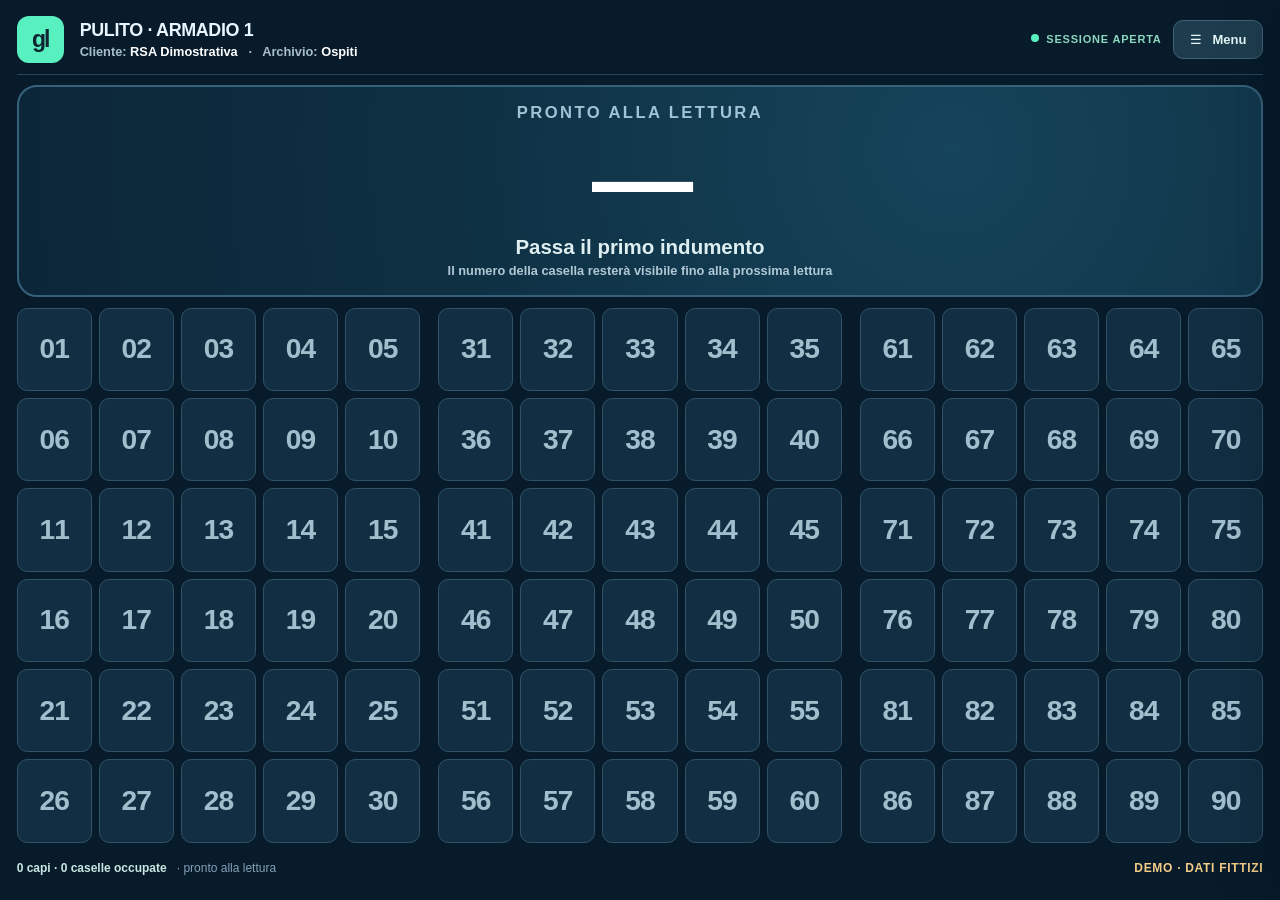
==== commit ad10d079: "Simplify Pulito operator demo to full-size 90-bin visual board with hidden menu and explicit tag exc" ====
--- a/docs/pulito-demo.html
+++ b/docs/pulito-demo.html
@@ -1,321 +1,179 @@
 <!doctype html>
-<html lang="it">
-<head>
-<meta charset="utf-8">
-<meta name="viewport" content="width=device-width,initial-scale=1">
-<meta name="robots" content="noindex,nofollow">
-<meta name="referrer" content="no-referrer">
-<meta http-equiv="Content-Security-Policy" content="default-src 'none'; style-src 'unsafe-inline'; script-src 'unsafe-inline'; img-src 'none'; base-uri 'none'; form-action 'none'">
-<title>Pulito · Demo interattiva | Gestore Lavanderia</title>
+<html lang="it"><head>
+<meta charset="utf-8"><meta name="viewport" content="width=device-width,initial-scale=1,viewport-fit=cover">
+<meta name="robots" content="noindex,nofollow"><meta name="referrer" content="no-referrer">
+<meta http-equiv="Content-Security-Policy" content="default-src 'none'; style-src 'unsafe-inline'; script-src 'unsafe-inline'; base-uri 'none'; form-action 'none'">
+<title>Pulito · Armadio 1 — Gestore Lavanderia</title>
 <style>
-:root{font-family:Inter,"Segoe UI",Arial,sans-serif;color:#17263c;background:#f4f6fa;font-synthesis:none}
-*{box-sizing:border-box}body{margin:0;min-width:340px}button,input,textarea{font:inherit}button{cursor:pointer}button:disabled{opacity:.44;cursor:not-allowed}
-.wrap{max-width:1620px;margin:auto;display:grid;grid-template-columns:242px minmax(0,1fr);min-height:100vh}
-aside{background:#102238;color:#dbe6f3;padding:28px 20px;display:flex;flex-direction:column;gap:28px}
-.brand{display:flex;gap:12px;align-items:center;font-weight:850;letter-spacing:-.5px;font-size:19px;color:white}
-.logo{width:45px;height:45px;display:grid;place-items:center;border-radius:14px;background:#42d8b0;color:#102238;font-weight:900;font-size:21px}
-.smallcap{font-size:10px;color:#7e9bb6;text-transform:uppercase;letter-spacing:2px;font-weight:800;margin:8px 7px 12px}
-.menu{display:flex;flex-direction:column;gap:9px}
-.mitem{padding:13px 14px;border-radius:12px;color:#9fb4cb;font-size:13px;font-weight:700}
-.mitem.active{background:#213e54;color:#71f1cf;border:1px solid #38617b}
-.sidebar-info{font-size:12px;line-height:1.65;color:#9ab0c6;margin-top:auto;border-top:1px solid #2d445a;padding-top:20px}
-.sidebar-info b{color:#ecf5ff}
-main{min-width:0;padding:26px 36px 48px}
-.top{display:flex;justify-content:space-between;align-items:center;margin-bottom:22px;gap:14px;flex-wrap:wrap}
-.breadcrumb{font-size:13px;color:#77869a}.breadcrumb strong{color:#23384f}
-.pill{padding:8px 12px;border-radius:999px;font-size:11px;font-weight:800;letter-spacing:.35px}
-.demo{background:#fff2da;color:#98620f;border:1px solid #f9d69a}.online{background:#ddf8ee;color:#167b59;border:1px solid #b3eed6}
-.hero{background:radial-gradient(circle at 90% 20%,#263e62 0,#102b44 49%,#102035 100%);border-radius:22px;color:white;padding:29px 32px;min-height:242px;display:grid;grid-template-columns:1fr 1.18fr;gap:16px;box-shadow:0 18px 35px #172e4b1d}
-.eyebrow{font-size:11px;letter-spacing:2.1px;font-weight:850;color:#7de1c7;text-transform:uppercase}
-.hero h1{font-size:28px;letter-spacing:-1.1px;margin:12px 0 11px;line-height:1.15}
-.hero p{font-size:14px;line-height:1.55;color:#abbfd0;max-width:480px;margin:0}
-.hero .edition{font-size:11px;color:#a6bad0;margin-top:27px;display:flex;gap:8px;align-items:center}
-.indicator{width:8px;height:8px;background:#42d8b0;display:inline-block;border-radius:50%}
-.casebox{align-self:center;border:1px solid #57738d80;background:#ffffff0a;border-radius:17px;min-height:191px;display:flex;flex-direction:column;align-items:center;justify-content:center;padding:14px;text-align:center;transition:background .12s}
-.casebox.good{background:#32dabf1b;border-color:#5fe4b1}.casebox.bad{background:#f676641a;border-color:#ff9c91}.casebox.waiting{background:#f2c56a12;border-color:#e9c276}
-.caseline{color:#9bc0d3;font-size:11px;font-weight:850;letter-spacing:1.7px}
-.casebox.good .caseline{color:#90e8ca}.casebox.bad .caseline{color:#ffbaa9}
-.caseid{font-size:clamp(35px,4.6vw,78px);font-weight:900;line-height:1.1;letter-spacing:-2.7px;margin:10px 0 5px;font-variant-numeric:tabular-nums}
-.casedetail{color:#d4e4ee;font-size:15px;font-weight:680;margin-top:2px}
-.caseextra{color:#a4bdd1;font-size:12px;margin-top:7px}
-.metrics{display:grid;grid-template-columns:repeat(4,1fr);gap:13px;margin:17px 0 22px}
-.metric{border:1px solid #e5eaf2;background:#fff;border-radius:14px;padding:17px 19px}
-.metric b{font-size:26px;letter-spacing:-.8px;display:block;line-height:1.2;font-variant-numeric:tabular-nums}
-.metric span{font-size:12px;color:#8190a0;font-weight:700;margin-top:7px;display:block}
-.section-head{display:flex;gap:14px;align-items:center;justify-content:space-between;margin:28px 0 12px;flex-wrap:wrap}
-.section-head h2{font-size:19px;letter-spacing:-.5px;margin:0}.sub{font-size:12px;color:#8292a5}
-.toolbar{background:white;border:1px solid #e5eaf2;border-radius:17px;padding:17px;box-shadow:0 3px 13px #1e3b4e08}
-.tool-row{display:flex;gap:9px;flex-wrap:wrap;align-items:center}
-button{border-radius:11px;border:1px solid #dce4ee;background:#fff;padding:11px 14px;color:#21344a;font-size:12px;font-weight:800;min-height:43px;transition:transform .1s,box-shadow .1s}
-button:hover:not(:disabled){transform:translateY(-1px);box-shadow:0 3px 13px #13354d15}
-button.primary{border-color:#116f70;background:#126c71;color:white}button.secondary{border-color:#b0ece1;background:#e2fbf6;color:#176b62}
-button.danger{border-color:#f3cfca;background:#fff3f2;color:#ad544d}
-button.dark{border-color:#193e57;background:#183e55;color:white}
-input,textarea{border:1px solid #dbe3ed;background:#fafcfe;border-radius:11px;padding:12px;font-size:13px;min-height:43px;outline:none;color:#17374e}
-input:focus,textarea:focus{border-color:#34b7a2;box-shadow:0 0 0 3px #34b7a223}
-input.scan{flex:1;min-width:180px;text-transform:uppercase;font-family:ui-monospace,Consolas,monospace;letter-spacing:1px}
-.inline-note{margin-top:11px;color:#8292a5;font-size:11px;line-height:1.6}
-.alert{font-size:12px;color:#45627d;margin-top:10px;min-height:20px}
-.alert.warn{color:#af573a}
-.cabinet-grid{display:grid;grid-template-columns:repeat(3,minmax(0,1fr));gap:14px;margin-top:15px}
-.cabinet{background:white;border:1px solid #e2e9f2;border-radius:17px;padding:16px 16px 17px}
-.cabtitle{display:flex;justify-content:space-between;align-items:center;margin-bottom:14px;gap:8px}
-.cabtitle strong{font-size:14px;letter-spacing:-.2px}.cabtitle span{font-size:11px;color:#8190a0;font-weight:800}
-.slots{display:grid;grid-template-columns:repeat(5,minmax(0,1fr));gap:7px}
-.slot{border-radius:8px;background:#f0f3f8;border:1px solid #e3e9f0;min-height:41px;display:flex;flex-direction:column;align-items:center;justify-content:center;font-weight:800;font-size:12px;font-variant-numeric:tabular-nums;color:#7a8da0}
-.slot.occupied{background:#dff5ee;border-color:#a1e5d0;color:#126555}
-.slot.current{background:#20d2a6;border:2px solid #0d866f;color:#08392e;box-shadow:0 0 0 3px #a2f8dd;transform:scale(1.045)}
-.slot small{font-size:9px;font-weight:800;opacity:.7}
-.bottomgrid{display:grid;grid-template-columns:1.2fr .8fr;gap:16px;margin-top:16px}
-.panel{background:#fff;border:1px solid #e5eaf2;border-radius:17px;padding:18px;min-width:0}
-.panel h3{margin:0 0 13px;font-size:15px}
-.history{display:flex;flex-direction:column;gap:7px;max-height:335px;overflow:auto}
-.history-item{display:flex;gap:11px;align-items:center;padding:9px 10px;background:#f7f9fc;border-radius:10px;font-size:12px}
-.history-item .time{color:#98a7b8;min-width:53px;font-variant-numeric:tabular-nums}
-.history-item .txt{flex:1;font-weight:700}
-.history-item .status{font-size:11px;color:#16836d;font-weight:800;white-space:nowrap}
-.history-item .status.problem{color:#b96752}
-.note{font-size:12px;line-height:1.65;color:#697b91}
-.note strong{color:#2b3f57}
-.footer{font-size:11px;color:#96a4b4;margin:24px 0 0;line-height:1.5}
-dialog{border:none;border-radius:18px;padding:0;max-width:890px;width:calc(100% - 30px);max-height:90vh;box-shadow:0 30px 80px #07142680}
-dialog::backdrop{background:#071928b8}
-.modalbar{padding:19px 23px;background:#102c44;color:white;display:flex;justify-content:space-between;gap:18px;align-items:center}
-.modalbar strong{font-size:17px}.modalbar p{font-size:12px;color:#b7c8d5;margin:5px 0 0}
-.modalbody{padding:20px 24px;max-height:60vh;overflow:auto;background:#f6f9fc}
-.labels{display:grid;grid-template-columns:repeat(2,minmax(0,1fr));gap:13px}
-.label-card{border:2px dashed #91a9b5;border-radius:8px;background:white;padding:14px;min-height:154px}
-.label-card small{color:#b8712e;letter-spacing:.5px;font-weight:800;font-size:9px}
-.label-card h4{font-size:30px;margin:7px 0;color:#112c42}
-.label-card b{display:block;font-size:16px;margin-top:7px}.label-card p{font-size:12px;color:#526979;line-height:1.5;margin:8px 0}
-.modalactions{display:flex;justify-content:flex-end;gap:12px;padding:15px 23px;background:#fff}
-#toPrint{display:none}
-@media(max-width:1160px){.wrap{grid-template-columns:190px minmax(0,1fr)}aside{padding:20px 12px}main{padding:20px}.hero{padding:23px}.cabinet-grid{gap:9px}.cabinet{padding:12px}.slots{gap:5px}.slot{min-height:36px}}
-@media(max-width:850px){.wrap{display:block}aside{display:none}main{padding:15px}.hero{grid-template-columns:1fr;gap:19px}.hero h1{font-size:24px}.hero .edition{margin-top:14px}.casebox{min-height:170px}.metrics{grid-template-columns:repeat(2,1fr)}.cabinet-grid{grid-template-columns:1fr}.slots{grid-template-columns:repeat(10,1fr)}.slot{min-height:35px}.bottomgrid{grid-template-columns:1fr}.labels{grid-template-columns:1fr}}
-@media(max-width:430px){.top{margin-bottom:12px}.hero{padding:19px}.metrics{gap:8px;margin-bottom:12px}.metric{padding:14px}.metric b{font-size:22px}.slot{min-height:29px;font-size:10px}.slots{gap:4px}.tool-row button{flex:1}.tool-row .scan{width:100%;flex:auto}.caseid{font-size:49px}.panel{padding:14px}.cabinet{padding:11px}}
-@media print{body{background:#fff}body>.wrap,dialog{display:none!important}#toPrint{display:block}.print-label{break-inside:avoid;page-break-inside:avoid;border:1px solid #111;padding:9mm;margin:0 0 4mm;font:14px Arial,sans-serif;min-height:55mm}.print-label h1{font-size:28px;margin:7px 0}.print-label h2{font-size:20px;margin:5px 0}.print-label .warning{font-size:9px;color:#777} @page{size:auto;margin:5mm}}
+:root{font:16px "Segoe UI",Arial,sans-serif;background:#071b2b;color:#eaf6ff;font-synthesis:none;--surface:#10283a;--muted:#a1b5c4;--line:#2b475a;--mint:#59f0c0;--lime:#17c995;--alert:#ffb6a8}
+*{box-sizing:border-box}html,body{height:100%;margin:0}button,input,select{font:inherit}button{cursor:pointer}
+button:focus-visible,input:focus-visible,select:focus-visible{outline:3px solid var(--mint);outline-offset:3px}
+button:disabled{opacity:.5;cursor:not-allowed}
+.operator{width:100%;min-height:100dvh;display:flex;flex-direction:column;padding:clamp(12px,1.3vw,24px);gap:clamp(8px,1.2vh,16px)}
+.head{height:58px;flex:0 0 auto;display:flex;align-items:center;gap:18px;justify-content:space-between;border-bottom:1px solid #26465b;padding:0 0 12px}
+.head-left{display:flex;align-items:center;gap:16px;min-width:0}
+.brand{width:47px;height:47px;border-radius:12px;background:var(--mint);display:grid;place-items:center;color:#0c2731;font-size:23px;font-weight:900;flex-shrink:0;letter-spacing:-2px}
+.titlebox{min-width:0}
+.title{font-size:clamp(15px,1.4vw,21px);font-weight:850;letter-spacing:-.35px;white-space:nowrap}
+.context{color:#a9beca;font-size:clamp(11px,1vw,14px);font-weight:600;white-space:nowrap;overflow:hidden;text-overflow:ellipsis;margin-top:3px}
+.context b{color:#fff;font-weight:750}
+.head-right{display:flex;align-items:center;gap:11px;flex-shrink:0}
+.state{color:#8cd7bd;font-size:11px;font-weight:800;letter-spacing:.8px;text-transform:uppercase;white-space:nowrap}
+.dot{display:inline-block;vertical-align:1px;margin-right:7px;background:var(--mint);width:8px;height:8px;border-radius:50%}
+.menu-btn{background:#1d3d4e;color:#e5f5f5;border:1px solid #416176;border-radius:10px;padding:11px 16px;font-weight:800;font-size:13px}
+.central{flex:0 0 auto;min-height:clamp(145px,23.5vh,256px);display:grid;place-items:center;border:2px solid #35617a;border-radius:20px;background:radial-gradient(circle at 75% 30%,#16445b 0,#0e2f42 55%,#0c2639 100%);text-align:center;padding:12px 20px;transition:background .08s,border .08s}
+.central.good{background:radial-gradient(circle at 75% 30%,#0c654d 0,#0a443d 58%,#0a3537 100%);border-color:#2fbd9c}
+.central.bad{background:linear-gradient(110deg,#5d2733,#351e2b);border-color:#f28885}
+.central.loading{background:linear-gradient(110deg,#62502d,#443927);border-color:#d5b575}
+.central .tag{font-size:clamp(12px,1.3vw,18px);letter-spacing:2.4px;font-weight:800;color:#9ec4d5;text-transform:uppercase}
+.central.good .tag{color:#96f6d6}.central.bad .tag{color:#ffbeb0}
+.mainnumber{font-size:clamp(54px,7.9vw,142px);letter-spacing:-5px;font-weight:950;line-height:1.04;color:#fff;margin:3px 0 0;font-variant-numeric:tabular-nums}
+.detail{color:#deeff1;font-size:clamp(15px,1.6vw,23px);font-weight:800;margin:4px 0 2px}
+.desc{color:#b0c8d6;font-size:clamp(11px,1vw,15px);font-weight:650;margin:4px 0 0;line-height:1.25}
+.gridoverview{flex:1 1 auto;min-height:0;display:grid;grid-template-columns:repeat(3,minmax(0,1fr));gap:clamp(10px,1.4vw,28px)}
+.bank{display:grid;grid-template-columns:repeat(5,minmax(0,1fr));grid-template-rows:repeat(6,minmax(53px,1fr));gap:clamp(5px,.55vw,10px);min-height:0}
+.bin{min-width:0;min-height:0;border:1px solid #315369;background:#122e42;border-radius:clamp(7px,.8vw,13px);display:flex;align-items:center;justify-content:center;position:relative;color:#a1becc;transition:background .08s,border-color .08s,box-shadow .08s}
+.bin-number{font-weight:900;font-size:clamp(18px,2.2vw,36px);letter-spacing:-.9px;font-variant-numeric:tabular-nums}
+.bin.occupied{background:#164f49;border-color:#2b907b;color:#e0fff4}
+.bin.active{background:#31e6a7;border-color:#98ffe0;color:#07392e;box-shadow:0 0 0 3px #8bf9c8,0 0 32px #27f7b366;z-index:1}
+.bin.active .bin-number{font-weight:950;font-size:clamp(22px,2.6vw,42px)}
+.bin-count{position:absolute;right:7px;bottom:5px;font-size:10px;color:#abf1da;font-weight:850}
+.bin.active .bin-count{color:#125747}
+.foot{height:30px;flex:0 0 auto;display:flex;align-items:center;justify-content:space-between;gap:12px;font-size:12px;color:#84a2b7}
+.foot strong{color:#c9e8e2}.foot .leftnote{white-space:nowrap;overflow:hidden;text-overflow:ellipsis}
+.demo-tag{font-weight:900;color:#f6cd87;letter-spacing:.7px}
+.scrim{position:fixed;inset:0;background:#031420bb;z-index:10;opacity:0;visibility:hidden;transition:.14s}
+.scrim.open{opacity:1;visibility:visible}
+.drawer{position:fixed;top:0;right:0;bottom:0;width:min(510px,100vw);background:#f6f9fc;color:#1a3347;z-index:11;transform:translateX(103%);transition:transform .18s ease;display:flex;flex-direction:column;box-shadow:-13px 0 60px #0004}
+.drawer.open{transform:translateX(0)}
+.drawer-head{display:flex;align-items:center;justify-content:space-between;gap:12px;background:#102e43;color:white;padding:22px 24px}
+.drawer-head h2{font-size:20px;margin:0}.drawer-head p{font-size:12px;color:#a8c0cf;margin:5px 0 0}
+.iconbtn{border:1px solid #315268;border-radius:10px;background:#22465a;color:white;padding:10px 14px;font-weight:850}
+.drawer-content{overflow:auto;padding:23px 24px 32px;display:flex;flex-direction:column;gap:20px}
+.block{padding-bottom:21px;border-bottom:1px solid #dce5ed}
+.block:last-child{border:0}.block h3{font-size:13px;margin:0 0 11px;letter-spacing:.7px;text-transform:uppercase;color:#557083}
+.group{display:flex;gap:8px;flex-wrap:wrap}.group>*{flex:1}
+.btn{background:white;border:1px solid #cbd9e4;border-radius:11px;padding:13px 14px;font-size:13px;font-weight:850;color:#1a4052}
+.btn.primary{background:#117563;border-color:#117563;color:white}.btn.warning{background:#fff0e9;border-color:#e4b5a7;color:#954a42}
+.btn.dark{background:#193d51;border-color:#193d51;color:white}
+.select,input{width:100%;background:white;border:1px solid #c8d9e6;border-radius:11px;padding:12px;font-size:14px;color:#1d3c53;margin:6px 0 10px}
+.hint{font-size:12px;line-height:1.55;color:#698196}
+.quickstats{display:grid;grid-template-columns:repeat(3,1fr);gap:9px}
+.quickstats>div{border:1px solid #d9e5ed;background:white;border-radius:12px;padding:11px}
+.quickstats b{display:block;font-size:23px}.quickstats span{font-size:11px;color:#7b91a1}
+.log{max-height:250px;overflow:auto;background:white;border:1px solid #dde7ef;border-radius:10px}
+.log-entry{display:grid;grid-template-columns:60px 1fr auto;gap:8px;padding:11px;border-bottom:1px solid #e8eef4;font-size:12px;align-items:center}
+.log-entry:last-child{border:0}.log-entry time{color:#7890a0}
+.log-entry span{font-weight:700}.log-entry b{color:#0f8770}
+.log-entry.bad b{color:#b4574a}
+#dialog{border:0;background:#f8fafc;color:#203d50;border-radius:16px;max-width:800px;width:calc(100% - 30px);max-height:90vh;padding:0;box-shadow:0 20px 80px #0007}
+#dialog::backdrop{background:#071d2cbb}
+.dialog-title{background:#113149;padding:20px 24px;color:white;display:flex;align-items:center;justify-content:space-between;gap:10px}
+.dialog-title h2{margin:0;font-size:19px}.dialog-content{padding:18px;overflow:auto;max-height:65vh}
+.labels{display:grid;grid-template-columns:repeat(2,minmax(0,1fr));gap:12px}
+.label{border:1px dashed #7e9aab;background:white;padding:17px;min-height:120px;border-radius:8px}
+.label strong{display:block;font-size:24px}.label b{display:block;font-size:17px;margin-top:8px}
+.label p{margin:7px 0;color:#5f7684;font-size:12px}.label small{font-size:10px;color:#ac6d45}
+.dialog-actions{display:flex;justify-content:flex-end;gap:10px;padding:14px 20px;background:white}
+#printOnly{display:none}
+@media(min-width:940px) and (min-height:700px){.operator{height:100dvh;overflow:hidden}}
+@media(max-width:940px){.operator{min-height:100dvh;gap:11px}.head{height:auto}.gridoverview{gap:9px}.bank{grid-template-rows:repeat(6,minmax(45px,1fr));gap:5px}.bin-number{font-size:clamp(13px,2.3vw,22px)}}
+@media(max-width:700px){.operator{padding:10px 12px;gap:10px}.head{gap:8px}.brand{width:38px;height:38px;font-size:19px}.head-left{gap:9px}.title{font-size:16px}.context{font-size:11px}.state{display:none}.menu-btn{padding:9px 11px;font-size:12px}.central{min-height:188px}.mainnumber{font-size:66px;letter-spacing:-3px}.gridoverview{display:flex;flex-direction:column;gap:13px}.bank{grid-template-rows:repeat(6,minmax(55px,1fr));gap:6px}.bin-number{font-size:24px}.bin.active .bin-number{font-size:28px}.foot{font-size:10px}}
+@media(max-width:410px){.bank{grid-template-rows:repeat(6,minmax(49px,1fr))}.mainnumber{font-size:54px}.bin-number{font-size:21px}.bin.active .bin-number{font-size:23px}.labels{grid-template-columns:1fr}}
+@media print{body{background:white;color:black}body>*:not(#printOnly){display:none!important}#printOnly{display:block}.printed{font:14px Arial,sans-serif;border:1px solid #000;padding:10mm;min-height:55mm;page-break-inside:avoid;break-inside:avoid;margin-bottom:6mm}.printed h1{font-size:29px}.printed h2{font-size:20px}.printed small{font-size:10px}@page{margin:7mm}}
 </style>
-</head>
-<body>
-<div class="wrap">
-<aside>
-  <div class="brand"><span class="logo">gl</span><span>gestore<br>lavanderia</span></div>
-  <div><div class="smallcap">Produzione / Armadio 1</div><nav class="menu" aria-label="Sezioni">
-    <div class="mitem active">▣ &nbsp; Ricomposizione</div>
-    <div class="mitem">◫ &nbsp; 90 caselle</div>
-    <div class="mitem">◷ &nbsp; Storico sessione</div>
-    <div class="mitem">▤ &nbsp; Etichette buste</div>
-  </nav></div>
-  <div class="sidebar-info"><b>Come provarlo</b><br>Simula una lettura per volta o una pila di 12 capi. I capi dello stesso ospite tornano nella stessa casella. Chiudi l'armadio per generare movimenti ed etichette di esempio.<br><br><b>Nessun LED. Nessun accesso al database reale.</b></div>
-</aside>
-<main>
-  <div class="top"><div class="breadcrumb">Gestore Lavanderia &nbsp;/&nbsp; <strong>Pulito · Armadio 1</strong></div><div><span class="pill demo">DEMO CON DATI FITTIZI</span> &nbsp; <span class="pill online" id="sessionStatus">SESSIONE APERTA</span></div></div>
-  <section class="hero" aria-live="polite">
-    <div><div class="eyebrow">Postazione pulito / RFID</div><h1>Ricomposizione<br>senza interruzioni.</h1><p>Passa un capo, guarda il numero della casella e riponilo. Nessun pulsante di conferma e nessun LED da comandare.</p><div class="edition"><span class="indicator"></span><span>Anteprima interattiva · letture simulate</span></div></div>
-    <div class="casebox waiting" id="casebox"><div class="caseline" id="caseLine">IN ATTESA DI LETTURA</div><div class="caseid" id="caseId">—</div><div class="casedetail" id="caseName">Passa il primo indumento</div><div class="caseextra" id="caseExtra">La casella rimarrà evidenziata fino al capo successivo</div></div>
-  </section>
-  <div class="metrics"><div class="metric"><b id="totalCount">0</b><span>Capi ricomposti</span></div><div class="metric"><b id="slotCount">0 <span style="display:inline;font-size:13px">/ 90</span></b><span>Caselle occupate</span></div><div class="metric"><b id="duplicateCount">0</b><span>Letture ripetute</span></div><div class="metric"><b id="errorCount">0</b><span>Segnalazioni</span></div></div>
-  <div class="section-head"><h2>Postazione di lettura</h2><span class="sub">Tag HF simulati · il lettore USB reale non è collegato a questa demo</span></div>
-  <section class="toolbar">
-    <div class="tool-row"><button class="primary" id="nextBtn">⌁ &nbsp; Passa un capo</button><button class="secondary" id="pileBtn">Simula pila da 12</button><button id="repeatBtn">Ripeti ultimo tag</button><button class="danger" id="unknownBtn">Tag sconosciuto</button></div>
-    <div class="tool-row" style="margin-top:11px"><input id="tagInput" class="scan" aria-label="UID RFID di prova" placeholder="Oppure inserisci un UID RFID demo (16 caratteri)" maxlength="32"><button id="manualBtn">Leggi codice</button></div>
-    <div class="alert" id="alertText" role="status">Pronto: premi «Passa un capo» per vedere l'assegnazione automatica della casella.</div>
-    <div class="inline-note">Scorciatoia: <strong>Invio</strong> nel campo tag. I movimenti vengono creati solo quando chiudi la sessione. Questo prototipo funziona localmente nel browser e non salva dati reali.</div>
-  </section>
-  <div class="section-head"><h2>Armadio · 90 caselle</h2><span class="sub" id="cabinetDesc">3 moduli · 30 caselle per modulo · verde = occupata</span></div>
-  <div class="cabinet-grid" id="cabinets"></div>
-  <div class="bottomgrid">
-    <section class="panel"><h3>Ultime letture</h3><div id="history" class="history"><div class="note">Le letture compariranno qui in tempo reale.</div></div></section>
-    <section class="panel"><h3>Fine armadio</h3><p class="note">Con il pulsante <strong>Chiudi armadio</strong> il programma crea un movimento di <strong>ricomposizione</strong> per ogni capo riconosciuto e prepara una sola etichetta per ogni casella utilizzata. <strong>L'uscita effettiva</strong> sarà registrata in una fase successiva, al momento della spedizione.</p><div style="display:flex;flex-wrap:wrap;gap:10px;margin-top:15px"><button class="dark" id="closeBtn">Chiudi armadio e prepara etichette</button><button id="labelsBtn" disabled>Vedi etichette</button><button id="resetBtn">Nuova sessione demo</button></div><div class="alert" id="closeText"></div><div class="note" id="movementSummary" style="margin-top:9px"></div></section>
-  </div>
-  <p class="footer">Gestore Lavanderia · Prototipo visuale offline · Tutti i nomi, i tag e i movimenti sono sintetici · Nessuna antenne, stampante o database sono collegati</p>
-</main>
+</head><body>
+<div class="operator" id="operator">
+<header class="head"><div class="head-left"><div class="brand">gl</div><div class="titlebox"><div class="title">PULITO · ARMADIO 1</div><div class="context">Cliente: <b id="clientText">RSA Dimostrativa</b> &nbsp; · &nbsp; Archivio: <b id="archiveText">Ospiti</b></div></div></div><div class="head-right"><div class="state"><span class="dot"></span><span id="sessionState">SESSIONE APERTA</span></div><button class="menu-btn" id="menuBtn" aria-expanded="false" aria-controls="drawer">☰ &nbsp; Menu</button></div></header>
+<section class="central" id="center" aria-live="polite"><div><div class="tag" id="centerTag">PRONTO ALLA LETTURA</div><div class="mainnumber" id="centerNumber">—</div><div class="detail" id="centerName">Passa il primo indumento</div><div class="desc" id="centerExtra">Il numero della casella resterà visibile fino alla prossima lettura</div></div></section>
+<div class="gridoverview" id="cabinet" aria-label="Casellario da 90 posti"></div>
+<footer class="foot"><span class="leftnote"><strong id="footInfo">0 capi · 0 caselle utilizzate</strong> &nbsp; <span id="footHint">In attesa di lettura</span></span><span class="demo-tag">DEMO · DATI FITTIZI</span></footer>
 </div>
-<dialog id="labelDialog" aria-labelledby="labelTitle">
-  <div class="modalbar"><div><strong id="labelTitle">Etichette delle buste</strong><p id="labelSubtitle">Una per casella occupata · anteprima dimostrativa</p></div><button id="dismissBtn" aria-label="Chiudi anteprima">Chiudi ×</button></div>
-  <div class="modalbody"><div class="labels" id="labels"></div></div>
-  <div class="modalactions"><button id="backBtn">Torna alla postazione</button><button class="primary" id="printBtn">Stampa etichette demo</button></div>
-</dialog>
-<div id="toPrint"></div>
+<div class="scrim" id="scrim"></div>
+<aside class="drawer" id="drawer" aria-label="Menu gestione">
+<div class="drawer-head"><div><h2>Gestione armadio</h2><p>Le funzioni secondarie restano fuori dalla schermata operativa.</p></div><button class="iconbtn" id="hideMenu">Chiudi ×</button></div>
+<div class="drawer-content">
+<div class="block"><h3>Contesto della sessione</h3><label for="clientSelect">Cliente</label><select class="select" id="clientSelect"><option value="RSA Dimostrativa">RSA Dimostrativa</option><option value="Casa Demo Nord">Casa Demo Nord</option></select><label for="archiveSelect">Archivio</label><select class="select" id="archiveSelect"><option value="ospiti">Ospiti</option><option value="divise">Divise operatori</option></select><div class="hint">Modificabile solo all'inizio di una nuova sessione.</div></div>
+<div class="block"><h3>Prova delle letture (solo demo)</h3><div class="group"><button class="btn primary" id="nextBtn">Passa un capo</button><button class="btn primary" id="pileBtn">Simula 12 capi</button></div><div class="group" style="margin-top:8px"><button class="btn" id="repeatBtn">Tag già letto</button><button class="btn" id="foreignBtn">Altra struttura</button></div><div class="group" style="margin-top:8px"><button class="btn" id="wrongArchiveBtn">Archivio errato</button><button class="btn" id="unknownBtn">Tag sconosciuto</button></div><label for="tagInput" style="display:block;margin-top:14px;font-size:12px;font-weight:800">Inserimento tag demo</label><input id="tagInput" type="text" maxlength="32" placeholder="16 caratteri RFID"><button class="btn" id="manualBtn">Simula lettura codice</button><div class="hint" style="margin-top:9px">Da tastiera, puoi anche premere <b>Spazio</b> con il menu chiuso per passare al capo successivo.</div></div>
+<div class="block"><h3>Riepilogo</h3><div class="quickstats"><div><b id="totalCount">0</b><span>Capi letti</span></div><div><b id="slotCount">0</b><span>Caselle</span></div><div><b id="problemCount">0</b><span>Segnalazioni</span></div></div><div class="hint" id="duplicateCount" style="margin-top:8px">0 letture duplicate</div></div>
+<div class="block"><h3>Ultimi eventi</h3><div class="log" id="log"><div class="hint" style="padding:12px">Nessun tag letto.</div></div></div>
+<div class="block"><h3>Chiusura e stampa</h3><p class="hint">Alla chiusura vengono creati movimenti di <b>ricomposizione</b>, non di uscita. Viene preparata un'etichetta per ogni casella occupata.</p><div class="group"><button class="btn dark" id="closeBtn">Chiudi armadio ed etichette</button><button class="btn" id="labelsBtn" disabled>Rivedi etichette</button></div><button class="btn" id="resetBtn" style="width:100%;margin-top:10px">Nuova sessione demo</button><p class="hint" id="closeMessage"></p></div>
+<div class="block"><h3>Schermo</h3><button class="btn" id="fullBtn">Schermo intero</button><p class="hint">Questa è una simulazione browser: non usa antenne né stampanti reali e non scrive sul database.</p></div>
+</div></aside>
+<dialog id="dialog"><div class="dialog-title"><h2 id="dialogTitle">Etichette di ricomposizione</h2><button class="iconbtn" id="closeDialog">Chiudi ×</button></div><div class="dialog-content"><div class="labels" id="labels"></div></div><div class="dialog-actions"><button class="btn" id="backBtn">Torna alla schermata</button><button class="btn primary" id="printBtn">Stampa esempio</button></div></dialog><div id="printOnly"></div>
 <script>
 (function(){
-"use strict";
-var people=[
-["Rossi Maria","Geranio · piano 1"],
-["Bianchi Antonio","Gelsomino · piano 2"],
-["Verdi Lucia","Geranio · piano 1"],
-["Conti Giuseppe","Magnolia · piano 3"],
-["Ferrari Anna","Gelsomino · piano 2"],
-["Colombo Pietro","Geranio · piano 1"],
-["Romano Teresa","Magnolia · piano 3"],
-["Villa Carlo","Gelsomino · piano 2"],
-["Galli Elena","Geranio · piano 1"],
-["Moretti Bruno","Magnolia · piano 3"]
-];
-var garments=[
-[0,"Maglia azzurra"],[1,"Pantaloni blu"],[0,"Cardigan"],[2,"Felpa grigia"],[3,"Camicia"],[1,"Giacca"],[4,"Maglione"],[5,"Pantalone"],[6,"Pigiama"],[2,"Canottiera"],[7,"Felpa"],[8,"Polo"],[4,"Camicia bianca"],[9,"Pigiama"],[0,"Pantaloni neri"],[5,"Maglia"],[3,"Maglioncino"],[6,"Calzoni"]
-].map(function(row,i){return {tag:"F"+String(i+1).padStart(15,"0"),person:row[0],article:row[1]};});
+'use strict';
 var el=function(id){return document.getElementById(id);};
+var persons=['Rossi Maria','Bianchi Antonio','Conti Lucia','Verdi Gianni','Ferrari Elena','Galli Carlo','Villa Anna','Colombo Piero','Moretti Giulia','Neri Francesco','Sala Marta','Fontana Luigi'];
+var areas=['Geranio · piano 1','Gelsomino · piano 2','Magnolia · piano 3','Geranio · piano 1','Gelsomino · piano 2','Magnolia · piano 3'];
+var articles=['Maglia','Pantaloni','Felpa','Cardigan','Camicia','Pigiama','Maglione','Polo'];
+var registry={};
+var tags=[];
+function makeTag(n){return 'E'+String(n).padStart(15,'0');}
+for(var i=0;i<48;i++){var p=i%12,tag=makeTag(i+1);registry[tag]={tag:tag,person:p,personName:persons[p],area:areas[p%areas.length],article:articles[i%articles.length],client:'RSA Dimostrativa',archive:'ospiti'};tags.push(tag);}
+for(var k=0;k<6;k++){var opTag=makeTag(100+k);registry[opTag]={tag:opTag,person:100+k,personName:'Operatore Demo '+(k+1),area:'Reparto operatori',article:'Divisa',client:'RSA Dimostrativa',archive:'divise'};}
+for(var j=0;j<6;j++){var otherTag=makeTag(200+j);registry[otherTag]={tag:otherTag,person:200+j,personName:'Ospite Demo '+(j+1),area:'Piano '+(j%3+1),article:'Maglia',client:'Casa Demo Nord',archive:'ospiti'};}
 var state,playing=false,pileTimer=null;
-function reset(){
-  if(pileTimer)clearTimeout(pileTimer);
-  playing=false;
-  state={cursor:0,session:"aperta",slotByPerson:{},items:[],accepted:{},observations:[],active:null,errors:0,duplicates:0,closedAt:null,movements:[]};
-  el("sessionStatus").textContent="SESSIONE APERTA";
-  ["nextBtn","pileBtn","repeatBtn","unknownBtn","manualBtn","tagInput","closeBtn"].forEach(function(id){el(id).disabled=false;});
-  el("labelsBtn").disabled=true;
-  el("tagInput").value="";
-  el("closeText").textContent="";
-  el("movementSummary").textContent="";
-  setBanner("waiting","IN ATTESA DI LETTURA","—","Passa il primo indumento","La casella rimarrà evidenziata fino al capo successivo");
-  el("alertText").textContent="Nuova sessione demo: pronta per la lettura.";
-  render();
-}
-function setBanner(type,line,id,name,more){
-  el("casebox").className="casebox "+type;
-  el("caseLine").textContent=line;el("caseId").textContent=id;el("caseName").textContent=name;el("caseExtra").textContent=more;
-}
-function hhmm(){return new Date().toLocaleTimeString("it-IT",{hour:"2-digit",minute:"2-digit",second:"2-digit"});}
-function obs(status,text,slot){
-  state.observations.unshift({at:hhmm(),status:status,text:text,slot:slot||null});
-  if(state.observations.length>50)state.observations.pop();
-}
-function scan(tag){
-  if(state.session!=="aperta")return;
-  tag=String(tag||"").trim().toUpperCase();
-  var item=garments.find(function(g){return g.tag===tag;});
-  var clock=hhmm();
-  if(!item){
-    state.errors++;state.active=null;obs("Attenzione","Tag non riconosciuto: "+tag.slice(0,18),null);
-    setBanner("bad","FERMA IL CAPO","!","Tag non riconosciuto","Accantona il capo per verifica; non utilizzare la casella precedente");
-    el("alertText").textContent="Attenzione: tag sconosciuto o non valido. Nessuna assegnazione effettuata.";
-    el("alertText").className="alert warn";render();return;
-  }
-  var existing=state.accepted[tag],slot;
-  if(existing){
-    state.duplicates++;slot=existing.slot;
-    obs("Ripetuto",people[item.person][0]+" · "+item.article,slot);
-    el("alertText").textContent="Capo già letto: casella "+String(slot).padStart(2,"0")+" confermata, nessun movimento duplicato.";
-  }else{
-    slot=state.slotByPerson[item.person];
-    if(!slot){
-      slot=Object.keys(state.slotByPerson).length+1;
-      if(slot>90){state.errors++;state.active=null;setBanner("bad","ARMADIO PIENO","!","Nessuna casella disponibile","Chiudi la sessione");return;}
-      state.slotByPerson[item.person]=slot;
-    }
-    state.accepted[tag]={slot:slot,person:item.person,article:item.article,tag:tag,readAt:clock};
-    state.items.push(state.accepted[tag]);
-    obs("Accettato",people[item.person][0]+" · "+item.article,slot);
-    el("alertText").textContent="Lettura confermata: "+people[item.person][0]+" → casella "+String(slot).padStart(2,"0")+".";
-  }
-  state.active=slot;
-  el("alertText").className="alert";
-  setBanner("good",existing?"CAPO GIÀ LETTO · STESSA CASELLA":"METTI IL CAPO NELLA","CASELLA "+String(slot).padStart(2,"0"),people[item.person][0],item.article+" · "+people[item.person][1]);
-  render();
-}
-function render(){
-  el("totalCount").textContent=state.items.length;
-  el("slotCount").innerHTML=Object.keys(state.slotByPerson).length+' <span style="display:inline;font-size:13px">/ 90</span>';
-  el("duplicateCount").textContent=state.duplicates;
-  el("errorCount").textContent=state.errors;
-  var root=el("cabinets");root.innerHTML="";
-  for(var m=0;m<3;m++){
-    var cab=document.createElement("div");cab.className="cabinet";
-    var title=document.createElement("div");title.className="cabtitle";
-    var head=document.createElement("strong");head.textContent="MODULO "+String(m+1).padStart(2,"0");
-    var count=document.createElement("span");
-    var c=0;for(var n=m*30+1;n<=m*30+30;n++){if(state.items.some(function(i){return i.slot===n;}))c++;}
-    count.textContent=c+" / 30 utilizzate";title.append(head,count);cab.appendChild(title);
-    var grid=document.createElement("div");grid.className="slots";
-    for(var n2=m*30+1;n2<=m*30+30;n2++){
-      var cell=document.createElement("div"),arr=state.items.filter(function(i){return i.slot===n2;});
-      cell.className="slot"+(arr.length?" occupied":"")+(state.active===n2?" current":"");
-      cell.title=arr.length?people[arr[0].person][0]+" · "+arr.length+" capi":"Casella libera";
-      var num=document.createElement("span");num.textContent=String(n2).padStart(2,"0");cell.appendChild(num);
-      if(arr.length){var ct=document.createElement("small");ct.textContent=arr.length+" capi";cell.appendChild(ct);}
-      grid.appendChild(cell);
-    }
-    cab.appendChild(grid);root.appendChild(cab);
-  }
-  var history=el("history");history.innerHTML="";
-  if(!state.observations.length){history.innerHTML='<div class="note">Le letture compariranno qui in tempo reale.</div>';}
-  else state.observations.slice(0,7).forEach(function(o){
-    var line=document.createElement("div");line.className="history-item";
-    var time=document.createElement("span");time.className="time";time.textContent=o.at;
-    var txt=document.createElement("span");txt.className="txt";txt.textContent=o.text;
-    var status=document.createElement("span");status.className="status"+(o.status==="Attenzione"?" problem":"");
-    status.textContent=o.slot?"Casella "+String(o.slot).padStart(2,"0"):"Da verificare";
-    line.append(time,txt,status);history.appendChild(line);
-  });
-}
-function next(){if(state.session!=="aperta")return;scan(garments[state.cursor%garments.length].tag);state.cursor++;}
-function playPile(){
-  if(playing||state.session!=="aperta")return;
-  playing=true;var remaining=12;
-  el("pileBtn").disabled=true;
-  function step(){
-    if(!playing||state.session!=="aperta"){playing=false;return;}
-    next();remaining--;
-    if(remaining>0){pileTimer=setTimeout(step,480);}
-    else{playing=false;el("pileBtn").disabled=false;el("alertText").textContent="Pila simulata completata: ora puoi chiudere l'armadio e vedere le etichette.";}
-  }
-  step();
-}
-function stopPile(){playing=false;if(pileTimer)clearTimeout(pileTimer);pileTimer=null;el("pileBtn").disabled=false;}
-function closeSession(){
-  if(state.session!=="aperta")return;
-  stopPile();
-  if(!state.items.length){el("closeText").textContent="Non ci sono capi riconosciuti da ricomporre.";return;}
-  state.closedAt=new Date();
-  state.session="chiusa";
-  state.movements=state.items.map(function(item){return {tag:item.tag,slot:item.slot,person:item.person,article:item.article,phase:"ricomposizione",recordedAt:state.closedAt.toISOString()};});
-  ["nextBtn","pileBtn","repeatBtn","unknownBtn","manualBtn","tagInput","closeBtn"].forEach(function(id){el(id).disabled=true;});
-  el("labelsBtn").disabled=false;
-  el("sessionStatus").textContent="SESSIONE CHIUSA";
-  state.active=null;
-  setBanner("good","SESSIONE CHIUSA","✓",state.movements.length+" movimenti di ricomposizione",Object.keys(state.slotByPerson).length+" etichette pronte · uscita non ancora registrata");
-  el("closeText").textContent="Sessione demo chiusa. Nessuna spedizione registrata.";
-  el("movementSummary").textContent=state.movements.length+" eventi «ricomposizione» creati nella simulazione alle "+hhmm()+". Etichette: "+Object.keys(state.slotByPerson).length+". Dati non inviati ad alcun server.";
-  el("alertText").textContent="Chiusa in modalità demo. Puoi aprire l'anteprima delle etichette o iniziare una nuova sessione.";
-  render();
-  showLabels();
-}
-function showLabels(){
-  if(state.session!=="chiusa")return;
-  var labels=el("labels"),print=el("toPrint");labels.innerHTML="";print.innerHTML="";
-  var used=Object.keys(state.slotByPerson).map(function(key){return +state.slotByPerson[key];}).sort(function(a,b){return a-b;});
-  el("labelSubtitle").textContent=used.length+" etichette · dati fittizi · anteprima non valida per produzione";
-  used.forEach(function(slot){
-    var items=state.items.filter(function(item){return item.slot===slot;});
-    var p=people[items[0].person];
-    var card=document.createElement("div");card.className="label-card";
-    var sm=document.createElement("small");sm.textContent="DEMO · NON USARE IN PRODUZIONE";
-    var h=document.createElement("h4");h.textContent="CASELLA "+String(slot).padStart(2,"0");
-    var b=document.createElement("b");b.textContent=p[0];
-    var desc=document.createElement("p");desc.textContent=p[1]+" · "+items.length+" capi: "+items.map(function(i){return i.article;}).join(", ");
-    card.append(sm,h,b,desc);labels.appendChild(card);
-    var sheet=document.createElement("section");sheet.className="print-label";
-    var ws=document.createElement("div");ws.className="warning";ws.textContent="ETICHETTA DEMO - NON VALIDA PER LA PRODUZIONE";
-    var h1=document.createElement("h1");h1.textContent="CASELLA "+String(slot).padStart(2,"0");
-    var h2=document.createElement("h2");h2.textContent=p[0];
-    var sp=document.createElement("p");sp.textContent=p[1]+" · "+items.length+" capi · "+items.map(function(i){return i.article;}).join(", ");
-    sheet.append(ws,h1,h2,sp);print.appendChild(sheet);
-  });
-  el("labelDialog").showModal();
-}
-el("nextBtn").addEventListener("click",next);
-el("pileBtn").addEventListener("click",playPile);
-el("repeatBtn").addEventListener("click",function(){scan(state.items.length?state.items[state.items.length-1].tag:garments[0].tag);});
-el("unknownBtn").addEventListener("click",function(){scan("FFFFFFFFFFFFFFFF");});
-el("manualBtn").addEventListener("click",function(){var tag=el("tagInput").value;el("tagInput").value="";scan(tag);});
-el("tagInput").addEventListener("keydown",function(e){if(e.key==="Enter"){e.preventDefault();el("manualBtn").click();}});
-el("closeBtn").addEventListener("click",closeSession);
-el("labelsBtn").addEventListener("click",showLabels);
-el("dismissBtn").addEventListener("click",function(){el("labelDialog").close();});
-el("backBtn").addEventListener("click",function(){el("labelDialog").close();});
-el("printBtn").addEventListener("click",function(){window.print();});
-el("resetBtn").addEventListener("click",reset);
-reset();
+function now(){return new Date().toLocaleTimeString('it-IT',{hour:'2-digit',minute:'2-digit',second:'2-digit'});}
+function openMenu(){el('drawer').classList.add('open');el('scrim').classList.add('open');el('menuBtn').setAttribute('aria-expanded','true');}
+function hideMenu(){el('drawer').classList.remove('open');el('scrim').classList.remove('open');el('menuBtn').setAttribute('aria-expanded','false');}
+function banner(type,caption,number,name,extra){el('center').className='central'+(type?' '+type:'');el('centerTag').textContent=caption;el('centerNumber').textContent=number;el('centerName').textContent=name;el('centerExtra').textContent=extra;}
+function context(){el('clientText').textContent=state.client;el('archiveText').textContent=state.archive==='ospiti'?'Ospiti':'Divise operatori';}
+function stopPile(){playing=false;if(pileTimer!==null)clearTimeout(pileTimer);pileTimer=null;el('pileBtn').disabled=false;}
+function reset(){stopPile();state={client:el('clientSelect').value,archive:el('archiveSelect').value,open:true,cursor:0,slots:{},accepted:{},acceptedList:[],events:[],problems:0,duplicates:0,current:null,movements:[],closedAt:null};el('sessionState').textContent='SESSIONE APERTA';['nextBtn','pileBtn','repeatBtn','foreignBtn','wrongArchiveBtn','unknownBtn','tagInput','manualBtn','closeBtn','archiveSelect','clientSelect'].forEach(function(id){el(id).disabled=false;});el('labelsBtn').disabled=true;el('closeMessage').textContent='';banner('', 'PRONTO ALLA LETTURA','—','Passa il primo indumento','Il numero della casella resterà visibile fino alla prossima lettura');context();draw();}
+function log(type,description,cell){state.events.unshift({at:now(),type:type,text:description,cell:cell});if(state.events.length>80)state.events.pop();}
+function scan(tag){if(!state.open)return;tag=String(tag||'').trim().toUpperCase();var g=registry[tag];
+if(!g){state.problems++;state.current=null;log('bad','TAG NON TROVATO · '+tag,null);banner('bad','CAPO DA VERIFICARE','!','Tag non presente negli archivi','Non riporre il capo: identificazione necessaria');draw();return;}
+if(g.client!==state.client){state.problems++;state.current=null;log('bad','Altra struttura · '+g.client,null);banner('bad','STRUTTURA DIFFERENTE','!','Capo di '+g.client,'Archivio: '+(g.archive==='ospiti'?'Ospiti':'Divise operatori')+' · '+g.personName);draw();return;}
+if(g.archive!==state.archive){state.problems++;state.current=null;log('bad','Archivio errato · '+g.archive,null);banner('bad','ARCHIVIO DIFFERENTE','!','Capo di '+(g.archive==='ospiti'?'OSPITI':'DIVISE OPERATORI'),g.personName+' · '+g.client);draw();return;}
+var existing=state.accepted[tag],cell=existing?existing.cell:state.slots[g.person];
+if(existing){state.duplicates++;state.current=cell;log('repeat','Tag già registrato · '+g.personName,cell);banner('good','TAG GIÀ LETTO · CASELLA CONFERMATA','CASELLA '+String(cell).padStart(2,'0'),g.personName,g.article+' · Nessun doppio movimento');draw();return;}
+if(!cell){cell=Object.keys(state.slots).length+1;if(cell>90){state.problems++;state.current=null;banner('bad','ARMADIO PIENO','!','Nessuna casella libera','Chiudi la sessione');draw();return;}state.slots[g.person]=cell;}
+state.accepted[tag]={tag:tag,cell:cell,person:g.person,personName:g.personName,area:g.area,article:g.article,archive:g.archive};
+state.acceptedList.push(state.accepted[tag]);state.current=cell;log('ok',g.personName+' · '+g.article,cell);
+banner('good','RIPONI NELLA','CASELLA '+String(cell).padStart(2,'0'),g.personName,g.article+' · '+g.area);
+draw();}
+function draw(){el('totalCount').textContent=state.acceptedList.length;el('slotCount').textContent=Object.keys(state.slots).length;el('problemCount').textContent=state.problems;el('duplicateCount').textContent=state.duplicates+' letture duplicate';
+el('footInfo').textContent=state.acceptedList.length+' capi · '+Object.keys(state.slots).length+' caselle occupate';
+el('footHint').textContent=!state.open?'Sessione chiusa · movimenti di ricomposizione registrati nella demo':state.problems?'· '+state.problems+' segnalazioni':'· pronto alla lettura';
+var counts={};state.acceptedList.forEach(function(g){counts[g.cell]=(counts[g.cell]||0)+1;});
+document.querySelectorAll('.bin').forEach(function(cell){var n=Number(cell.dataset.num),count=counts[n]||0;cell.className='bin'+(count?' occupied':'')+(state.current===n?' active':'');var badge=cell.querySelector('.bin-count');badge.textContent=count?String(count):'';cell.title=count?count+' capi':('Casella '+n+' libera');});
+var entries=el('log');entries.replaceChildren();
+if(!state.events.length){var empty=document.createElement('div');empty.className='hint';empty.style.padding='12px';empty.textContent='Nessun tag letto.';entries.appendChild(empty);}
+else state.events.slice(0,12).forEach(function(a){var row=document.createElement('div');row.className='log-entry'+(a.type==='bad'?' bad':'');var t=document.createElement('time');t.textContent=a.at;var val=document.createElement('span');val.textContent=a.text;var result=document.createElement('b');result.textContent=a.cell?'C'+String(a.cell).padStart(2,'0'):(a.type==='bad'?'ERRORE':'—');row.append(t,val,result);entries.appendChild(row);});}
+function next(){if(!state.open)return;var candidates=Object.keys(registry).filter(function(id){return registry[id].client===state.client&&registry[id].archive===state.archive;});scan(candidates[state.cursor%candidates.length]);state.cursor++;}
+function simulatePile(){if(playing||!state.open)return;playing=true;el('pileBtn').disabled=true;var remaining=12;hideMenu();function step(){if(!playing||!state.open){stopPile();return;}next();remaining--;if(remaining){pileTimer=setTimeout(step,550);}else{stopPile();}}step();}
+function createCabinet(){var holder=el('cabinet');holder.replaceChildren();for(var bank=0;bank<3;bank++){var pane=document.createElement('div');pane.className='bank';for(var s=1;s<=30;s++){var id=bank*30+s;var bin=document.createElement('div');bin.className='bin';bin.dataset.num=id;var number=document.createElement('span');number.className='bin-number';number.textContent=String(id).padStart(2,'0');var count=document.createElement('small');count.className='bin-count';bin.append(number,count);pane.appendChild(bin);}holder.appendChild(pane);}}
+function close(){if(!state.open)return;if(!state.acceptedList.length){el('closeMessage').textContent='Nessun capo riconosciuto: impossibile chiudere.';return;}
+stopPile();state.open=false;state.current=null;state.closedAt=new Date();
+state.movements=state.acceptedList.map(function(g){return {tag:g.tag,cell:g.cell,phase:'ricomposizione',recordedAt:state.closedAt.toISOString()};});
+el('sessionState').textContent='SESSIONE CHIUSA';
+['nextBtn','pileBtn','repeatBtn','foreignBtn','wrongArchiveBtn','unknownBtn','tagInput','manualBtn','closeBtn','archiveSelect','clientSelect'].forEach(function(id){el(id).disabled=true;});
+el('labelsBtn').disabled=false;
+banner('good','SESSIONE TERMINATA','✓',state.movements.length+' movimenti di ricomposizione',Object.keys(state.slots).length+' etichette pronte · Uscita non ancora registrata');
+el('closeMessage').textContent='Creati '+state.movements.length+' movimenti «ricomposizione» e '+Object.keys(state.slots).length+' etichette demo. Nessuna uscita generata.';
+draw();hideMenu();setTimeout(showLabels,130);}
+function showLabels(){if(state.open)return;var labs=el('labels'),print=el('printOnly');labs.replaceChildren();print.replaceChildren();var cells=Object.keys(state.slots).map(function(p){return +state.slots[p];}).sort(function(a,b){return a-b;});
+cells.forEach(function(cell){var items=state.acceptedList.filter(function(g){return g.cell===cell;});var name=items[0].personName,area=items[0].area,details=items.map(function(g){return g.article;}).join(', ');
+var box=document.createElement('div');box.className='label';var num=document.createElement('strong');num.textContent='CASELLA '+String(cell).padStart(2,'0');var who=document.createElement('b');who.textContent=name;var para=document.createElement('p');para.textContent=area+' · '+items.length+' capi · '+details;var sm=document.createElement('small');sm.textContent='DEMO · NON USARE IN PRODUZIONE';box.append(num,who,para,sm);labs.appendChild(box);
+var paper=document.createElement('div');paper.className='printed';var n=document.createElement('h1');n.textContent='CASELLA '+String(cell).padStart(2,'0');var p=document.createElement('h2');p.textContent=name;var d=document.createElement('p');d.textContent=area+' · '+details;var note=document.createElement('small');note.textContent='DEMO, NON VALIDA PER PRODUZIONE';paper.append(n,p,d,note);print.appendChild(paper);});
+el('dialogTitle').textContent=cells.length+' etichette · anteprima dimostrativa';el('dialog').showModal();}
+el('menuBtn').addEventListener('click',openMenu);el('hideMenu').addEventListener('click',hideMenu);el('scrim').addEventListener('click',hideMenu);
+el('nextBtn').addEventListener('click',function(){next();hideMenu();});el('pileBtn').addEventListener('click',simulatePile);
+el('repeatBtn').addEventListener('click',function(){var last=state.acceptedList[state.acceptedList.length-1];scan(last?last.tag:tags[0]);hideMenu();});
+el('foreignBtn').addEventListener('click',function(){scan(makeTag(200));hideMenu();});
+el('wrongArchiveBtn').addEventListener('click',function(){scan(state.archive==='ospiti'?makeTag(100):makeTag(1));hideMenu();});
+el('unknownBtn').addEventListener('click',function(){scan('FFFFFFFFFFFFFFFF');hideMenu();});
+el('manualBtn').addEventListener('click',function(){scan(el('tagInput').value);el('tagInput').value='';hideMenu();});
+el('tagInput').addEventListener('keydown',function(e){if(e.key==='Enter'){e.preventDefault();el('manualBtn').click();}});
+el('closeBtn').addEventListener('click',close);el('labelsBtn').addEventListener('click',function(){hideMenu();showLabels();});el('resetBtn').addEventListener('click',function(){reset();hideMenu();});
+el('closeDialog').addEventListener('click',function(){el('dialog').close();});el('backBtn').addEventListener('click',function(){el('dialog').close();});el('printBtn').addEventListener('click',function(){window.print();});
+el('fullBtn').addEventListener('click',function(){if(document.fullscreenElement){document.exitFullscreen();}else if(document.documentElement.requestFullscreen){document.documentElement.requestFullscreen();}hideMenu();});
+el('clientSelect').addEventListener('change',function(){if(state.open&&state.acceptedList.length===0){state.client=this.value;context();}else if(state.open){this.value=state.client;}});
+el('archiveSelect').addEventListener('change',function(){if(state.open&&state.acceptedList.length===0){state.archive=this.value;context();}else if(state.open){this.value=state.archive;}});
+document.addEventListener('keydown',function(e){if(e.key==='Escape'){hideMenu();return;}if(e.code==='Space'&&!el('drawer').classList.contains('open')&&!el('dialog').open&&!(e.target instanceof HTMLInputElement||e.target instanceof HTMLButtonElement||e.target instanceof HTMLSelectElement)){e.preventDefault();next();}});
+createCabinet();reset();
 })();
 </script>
 </body></html>
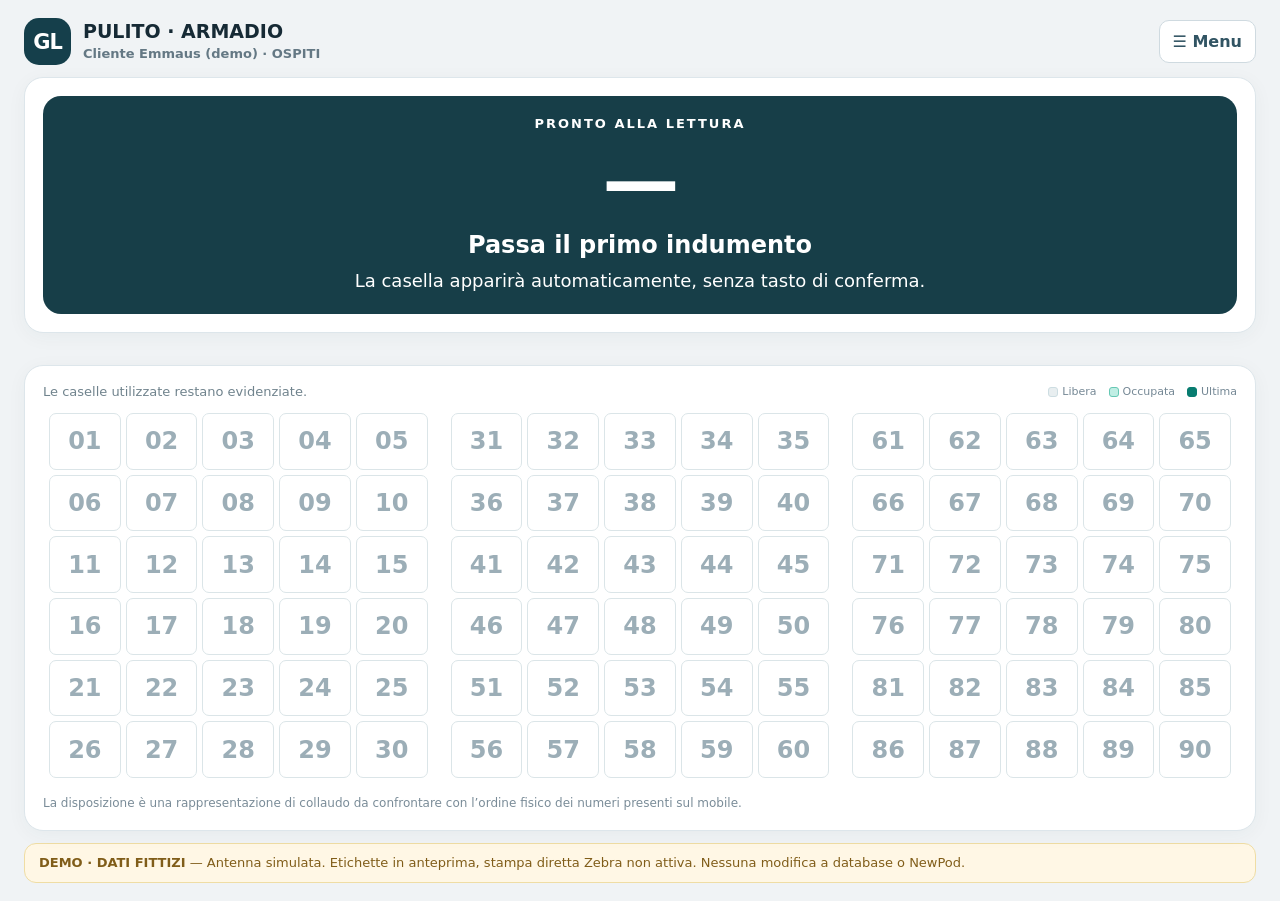
==== commit c41edeeb: "Show explicit Pulito stop messages and validate label batches for hardware collaudo" ====
--- a/docs/pulito-demo.html
+++ b/docs/pulito-demo.html
@@ -1,179 +1,312 @@
 <!doctype html>
-<html lang="it"><head>
-<meta charset="utf-8"><meta name="viewport" content="width=device-width,initial-scale=1,viewport-fit=cover">
-<meta name="robots" content="noindex,nofollow"><meta name="referrer" content="no-referrer">
-<meta http-equiv="Content-Security-Policy" content="default-src 'none'; style-src 'unsafe-inline'; script-src 'unsafe-inline'; base-uri 'none'; form-action 'none'">
-<title>Pulito · Armadio 1 — Gestore Lavanderia</title>
+<html lang="it">
+<head>
+<meta charset="utf-8">
+<meta name="viewport" content="width=device-width,initial-scale=1">
+<meta name="robots" content="noindex,nofollow">
+<meta name="color-scheme" content="light">
+<title>Pulito · Demo interattiva | Gestore Lavanderia</title>
 <style>
-:root{font:16px "Segoe UI",Arial,sans-serif;background:#071b2b;color:#eaf6ff;font-synthesis:none;--surface:#10283a;--muted:#a1b5c4;--line:#2b475a;--mint:#59f0c0;--lime:#17c995;--alert:#ffb6a8}
-*{box-sizing:border-box}html,body{height:100%;margin:0}button,input,select{font:inherit}button{cursor:pointer}
-button:focus-visible,input:focus-visible,select:focus-visible{outline:3px solid var(--mint);outline-offset:3px}
-button:disabled{opacity:.5;cursor:not-allowed}
-.operator{width:100%;min-height:100dvh;display:flex;flex-direction:column;padding:clamp(12px,1.3vw,24px);gap:clamp(8px,1.2vh,16px)}
-.head{height:58px;flex:0 0 auto;display:flex;align-items:center;gap:18px;justify-content:space-between;border-bottom:1px solid #26465b;padding:0 0 12px}
-.head-left{display:flex;align-items:center;gap:16px;min-width:0}
-.brand{width:47px;height:47px;border-radius:12px;background:var(--mint);display:grid;place-items:center;color:#0c2731;font-size:23px;font-weight:900;flex-shrink:0;letter-spacing:-2px}
-.titlebox{min-width:0}
-.title{font-size:clamp(15px,1.4vw,21px);font-weight:850;letter-spacing:-.35px;white-space:nowrap}
-.context{color:#a9beca;font-size:clamp(11px,1vw,14px);font-weight:600;white-space:nowrap;overflow:hidden;text-overflow:ellipsis;margin-top:3px}
-.context b{color:#fff;font-weight:750}
-.head-right{display:flex;align-items:center;gap:11px;flex-shrink:0}
-.state{color:#8cd7bd;font-size:11px;font-weight:800;letter-spacing:.8px;text-transform:uppercase;white-space:nowrap}
-.dot{display:inline-block;vertical-align:1px;margin-right:7px;background:var(--mint);width:8px;height:8px;border-radius:50%}
-.menu-btn{background:#1d3d4e;color:#e5f5f5;border:1px solid #416176;border-radius:10px;padding:11px 16px;font-weight:800;font-size:13px}
-.central{flex:0 0 auto;min-height:clamp(145px,23.5vh,256px);display:grid;place-items:center;border:2px solid #35617a;border-radius:20px;background:radial-gradient(circle at 75% 30%,#16445b 0,#0e2f42 55%,#0c2639 100%);text-align:center;padding:12px 20px;transition:background .08s,border .08s}
-.central.good{background:radial-gradient(circle at 75% 30%,#0c654d 0,#0a443d 58%,#0a3537 100%);border-color:#2fbd9c}
-.central.bad{background:linear-gradient(110deg,#5d2733,#351e2b);border-color:#f28885}
-.central.loading{background:linear-gradient(110deg,#62502d,#443927);border-color:#d5b575}
-.central .tag{font-size:clamp(12px,1.3vw,18px);letter-spacing:2.4px;font-weight:800;color:#9ec4d5;text-transform:uppercase}
-.central.good .tag{color:#96f6d6}.central.bad .tag{color:#ffbeb0}
-.mainnumber{font-size:clamp(54px,7.9vw,142px);letter-spacing:-5px;font-weight:950;line-height:1.04;color:#fff;margin:3px 0 0;font-variant-numeric:tabular-nums}
-.detail{color:#deeff1;font-size:clamp(15px,1.6vw,23px);font-weight:800;margin:4px 0 2px}
-.desc{color:#b0c8d6;font-size:clamp(11px,1vw,15px);font-weight:650;margin:4px 0 0;line-height:1.25}
-.gridoverview{flex:1 1 auto;min-height:0;display:grid;grid-template-columns:repeat(3,minmax(0,1fr));gap:clamp(10px,1.4vw,28px)}
-.bank{display:grid;grid-template-columns:repeat(5,minmax(0,1fr));grid-template-rows:repeat(6,minmax(53px,1fr));gap:clamp(5px,.55vw,10px);min-height:0}
-.bin{min-width:0;min-height:0;border:1px solid #315369;background:#122e42;border-radius:clamp(7px,.8vw,13px);display:flex;align-items:center;justify-content:center;position:relative;color:#a1becc;transition:background .08s,border-color .08s,box-shadow .08s}
-.bin-number{font-weight:900;font-size:clamp(18px,2.2vw,36px);letter-spacing:-.9px;font-variant-numeric:tabular-nums}
-.bin.occupied{background:#164f49;border-color:#2b907b;color:#e0fff4}
-.bin.active{background:#31e6a7;border-color:#98ffe0;color:#07392e;box-shadow:0 0 0 3px #8bf9c8,0 0 32px #27f7b366;z-index:1}
-.bin.active .bin-number{font-weight:950;font-size:clamp(22px,2.6vw,42px)}
-.bin-count{position:absolute;right:7px;bottom:5px;font-size:10px;color:#abf1da;font-weight:850}
-.bin.active .bin-count{color:#125747}
-.foot{height:30px;flex:0 0 auto;display:flex;align-items:center;justify-content:space-between;gap:12px;font-size:12px;color:#84a2b7}
-.foot strong{color:#c9e8e2}.foot .leftnote{white-space:nowrap;overflow:hidden;text-overflow:ellipsis}
-.demo-tag{font-weight:900;color:#f6cd87;letter-spacing:.7px}
-.scrim{position:fixed;inset:0;background:#031420bb;z-index:10;opacity:0;visibility:hidden;transition:.14s}
-.scrim.open{opacity:1;visibility:visible}
-.drawer{position:fixed;top:0;right:0;bottom:0;width:min(510px,100vw);background:#f6f9fc;color:#1a3347;z-index:11;transform:translateX(103%);transition:transform .18s ease;display:flex;flex-direction:column;box-shadow:-13px 0 60px #0004}
-.drawer.open{transform:translateX(0)}
-.drawer-head{display:flex;align-items:center;justify-content:space-between;gap:12px;background:#102e43;color:white;padding:22px 24px}
-.drawer-head h2{font-size:20px;margin:0}.drawer-head p{font-size:12px;color:#a8c0cf;margin:5px 0 0}
-.iconbtn{border:1px solid #315268;border-radius:10px;background:#22465a;color:white;padding:10px 14px;font-weight:850}
-.drawer-content{overflow:auto;padding:23px 24px 32px;display:flex;flex-direction:column;gap:20px}
-.block{padding-bottom:21px;border-bottom:1px solid #dce5ed}
-.block:last-child{border:0}.block h3{font-size:13px;margin:0 0 11px;letter-spacing:.7px;text-transform:uppercase;color:#557083}
-.group{display:flex;gap:8px;flex-wrap:wrap}.group>*{flex:1}
-.btn{background:white;border:1px solid #cbd9e4;border-radius:11px;padding:13px 14px;font-size:13px;font-weight:850;color:#1a4052}
-.btn.primary{background:#117563;border-color:#117563;color:white}.btn.warning{background:#fff0e9;border-color:#e4b5a7;color:#954a42}
-.btn.dark{background:#193d51;border-color:#193d51;color:white}
-.select,input{width:100%;background:white;border:1px solid #c8d9e6;border-radius:11px;padding:12px;font-size:14px;color:#1d3c53;margin:6px 0 10px}
-.hint{font-size:12px;line-height:1.55;color:#698196}
-.quickstats{display:grid;grid-template-columns:repeat(3,1fr);gap:9px}
-.quickstats>div{border:1px solid #d9e5ed;background:white;border-radius:12px;padding:11px}
-.quickstats b{display:block;font-size:23px}.quickstats span{font-size:11px;color:#7b91a1}
-.log{max-height:250px;overflow:auto;background:white;border:1px solid #dde7ef;border-radius:10px}
-.log-entry{display:grid;grid-template-columns:60px 1fr auto;gap:8px;padding:11px;border-bottom:1px solid #e8eef4;font-size:12px;align-items:center}
-.log-entry:last-child{border:0}.log-entry time{color:#7890a0}
-.log-entry span{font-weight:700}.log-entry b{color:#0f8770}
-.log-entry.bad b{color:#b4574a}
-#dialog{border:0;background:#f8fafc;color:#203d50;border-radius:16px;max-width:800px;width:calc(100% - 30px);max-height:90vh;padding:0;box-shadow:0 20px 80px #0007}
-#dialog::backdrop{background:#071d2cbb}
-.dialog-title{background:#113149;padding:20px 24px;color:white;display:flex;align-items:center;justify-content:space-between;gap:10px}
-.dialog-title h2{margin:0;font-size:19px}.dialog-content{padding:18px;overflow:auto;max-height:65vh}
-.labels{display:grid;grid-template-columns:repeat(2,minmax(0,1fr));gap:12px}
-.label{border:1px dashed #7e9aab;background:white;padding:17px;min-height:120px;border-radius:8px}
-.label strong{display:block;font-size:24px}.label b{display:block;font-size:17px;margin-top:8px}
-.label p{margin:7px 0;color:#5f7684;font-size:12px}.label small{font-size:10px;color:#ac6d45}
-.dialog-actions{display:flex;justify-content:flex-end;gap:10px;padding:14px 20px;background:white}
-#printOnly{display:none}
-@media(min-width:940px) and (min-height:700px){.operator{height:100dvh;overflow:hidden}}
-@media(max-width:940px){.operator{min-height:100dvh;gap:11px}.head{height:auto}.gridoverview{gap:9px}.bank{grid-template-rows:repeat(6,minmax(45px,1fr));gap:5px}.bin-number{font-size:clamp(13px,2.3vw,22px)}}
-@media(max-width:700px){.operator{padding:10px 12px;gap:10px}.head{gap:8px}.brand{width:38px;height:38px;font-size:19px}.head-left{gap:9px}.title{font-size:16px}.context{font-size:11px}.state{display:none}.menu-btn{padding:9px 11px;font-size:12px}.central{min-height:188px}.mainnumber{font-size:66px;letter-spacing:-3px}.gridoverview{display:flex;flex-direction:column;gap:13px}.bank{grid-template-rows:repeat(6,minmax(55px,1fr));gap:6px}.bin-number{font-size:24px}.bin.active .bin-number{font-size:28px}.foot{font-size:10px}}
-@media(max-width:410px){.bank{grid-template-rows:repeat(6,minmax(49px,1fr))}.mainnumber{font-size:54px}.bin-number{font-size:21px}.bin.active .bin-number{font-size:23px}.labels{grid-template-columns:1fr}}
-@media print{body{background:white;color:black}body>*:not(#printOnly){display:none!important}#printOnly{display:block}.printed{font:14px Arial,sans-serif;border:1px solid #000;padding:10mm;min-height:55mm;page-break-inside:avoid;break-inside:avoid;margin-bottom:6mm}.printed h1{font-size:29px}.printed h2{font-size:20px}.printed small{font-size:10px}@page{margin:7mm}}
+:root{font-family:Inter,"Segoe UI",system-ui,-apple-system,sans-serif;color:#162a35;background:#f0f3f5;font-synthesis:none}
+*{box-sizing:border-box}body{margin:0}button,input{font:inherit}button{cursor:pointer}
+button:disabled{opacity:.45;cursor:not-allowed}button:focus-visible,input:focus-visible{outline:3px solid #66cabb;outline-offset:2px}
+.page{max-width:1680px;margin:0 auto;padding:25px 30px 40px}
+.top{display:flex;align-items:center;justify-content:space-between;gap:16px;margin-bottom:18px}
+.brand{display:flex;gap:12px;align-items:center}.mark{width:47px;height:47px;border-radius:15px;background:#153f4b;color:white;display:grid;place-items:center;font-weight:900;font-size:21px;letter-spacing:-1px}
+.brand strong{font-size:19px;display:block;line-height:1.15}.brand small{color:#647884;font-weight:600;letter-spacing:1.8px;font-size:10px}.top-right{display:flex;gap:10px;align-items:center}
+.chip{display:inline-flex;align-items:center;gap:7px;border-radius:999px;background:#fff;border:1px solid #d9e2e7;padding:8px 12px;color:#345463;font-weight:700;font-size:12px}.dot{width:8px;height:8px;border-radius:50%;background:#2cab8d}
+.demo-warning{background:#fff7e5;border:1px solid #efdda4;color:#805d19;padding:10px 14px;border-radius:12px;font-size:13px;line-height:1.35}
+.section-heading{display:flex;align-items:center;justify-content:space-between;gap:12px;margin:16px 0}
+h1{font-size:26px;letter-spacing:-.8px;margin:0}h2{font-size:16px;letter-spacing:-.2px;margin:0}p{margin:0}
+.meta{font-size:13px;color:#70838d}
+.toolbar{display:grid;grid-template-columns:repeat(4,minmax(0,1fr));gap:12px;margin:0 0 18px}
+.metric{background:white;border:1px solid #dee7eb;border-radius:15px;padding:14px 18px}
+.metric .m-label{color:#6c8190;font-size:12px;font-weight:650;letter-spacing:.2px}
+.metric b{font-size:29px;display:block;margin-top:2px;line-height:1.3;letter-spacing:-.5px}
+.metric:last-child b{font-size:18px;padding-top:8px;color:#0c8574}
+.layout{display:grid;grid-template-columns:minmax(350px,.88fr) minmax(550px,1.45fr);gap:18px;align-items:start}
+.panel{background:white;border:1px solid #dde6eb;border-radius:19px;box-shadow:0 4px 20px rgba(31,67,80,.045);overflow:hidden}
+.panel-head{padding:17px 19px;border-bottom:1px solid #e6edef;display:flex;align-items:center;justify-content:space-between;gap:8px}
+.panel-body{padding:18px}
+.overline{font-weight:800;font-size:11px;letter-spacing:1.1px;text-transform:uppercase;color:#6f8a95}
+.hero{border-radius:18px;background:#173e48;min-height:280px;color:#fff;padding:26px;display:flex;flex-direction:column;align-items:center;justify-content:center;text-align:center;transition:background .15s}
+.hero[data-mode=ok]{background:#006d61}.hero[data-mode=warn]{background:#9a6415}.hero[data-mode=bad]{background:#a3393c}.hero[data-mode=closed]{background:#34536a}
+.hero-label{font-size:13px;text-transform:uppercase;letter-spacing:2px;font-weight:750;opacity:.76}.hero-number{font-size:clamp(43px,5vw,92px);font-weight:900;line-height:1.18;letter-spacing:-3px;min-height:110px;display:grid;place-items:center}.hero-person{font-size:22px;font-weight:800}.hero-detail{font-size:14px;opacity:.87;margin-top:8px;max-width:100%;line-height:1.5}
+.scan-label{display:block;font-size:12px;font-weight:800;margin:18px 0 7px;color:#405d69}.scan-row{display:flex;gap:8px}
+.scan-row input{flex:1;min-width:0;border:1px solid #cfdae0;background:#f8fafb;border-radius:10px;padding:12px 13px;font-size:15px;font-family:Consolas,monospace;text-transform:uppercase}
+.primary{background:#0b7568;color:#fff;border:1px solid #0b7568;border-radius:10px;font-weight:780;padding:12px 17px}
+.secondary{background:white;color:#315463;border:1px solid #cfdae0;border-radius:10px;font-weight:750;padding:11px 13px}
+.danger{background:#fff3f2;color:#a33c3d;border:1px solid #f1cbc7;border-radius:10px;font-weight:750;padding:11px 14px}
+.quick{display:grid;grid-template-columns:repeat(2,minmax(0,1fr));gap:8px;margin-top:10px}
+.quick button{text-align:left;min-height:45px}
+.hint{font-size:12px;color:#7a8c98;line-height:1.5;margin-top:10px}
+.separator{height:1px;background:#e8eef1;margin:19px 0}
+.actions{display:grid;grid-template-columns:1fr 1fr;gap:9px}
+.actions button{min-height:48px}
+.log{display:flex;flex-direction:column;gap:7px;max-height:250px;overflow:auto}
+.read{display:flex;align-items:center;justify-content:space-between;gap:10px;padding:10px 12px;border:1px solid #e3ebee;border-radius:10px;background:#fcfdfd}
+.read-main{font-size:13px;font-weight:750}.read-sub{font-size:11px;color:#87939a;margin-top:3px}.read-right{font-size:12px;font-weight:850;color:#0c7e70;white-space:nowrap}
+.read-right.bad{color:#bc4f44}.read-right.warn{color:#9b6e19}
+.boxes-title{display:flex;align-items:center;justify-content:space-between;margin-bottom:8px}
+.legend{display:flex;align-items:center;gap:12px;font-size:11px;color:#758895}.square{display:inline-block;width:10px;height:10px;border-radius:3px;margin-right:4px;vertical-align:middle;background:#e8eef0;border:1px solid #cddde2}.square.used{background:#c0eee4;border-color:#66c8b4}.square.active{background:#087c70;border-color:#087c70}
+.modules{display:grid;grid-template-columns:repeat(3,minmax(0,1fr));gap:11px}
+.module{background:#f9fbfb;border:1px solid #e2ebee;border-radius:15px;padding:12px 10px 14px}
+.mod-head{display:flex;justify-content:space-between;align-items:center;padding:0 4px;margin-bottom:10px}
+.mod-head strong{font-size:12px}.mod-head span{font-size:10px;color:#81939c;font-weight:800}
+.slot-grid{display:grid;grid-template-columns:repeat(6,minmax(0,1fr));gap:5px}
+.slot{min-width:0;height:36px;padding:0;border:1px solid #dbe5e8;background:white;border-radius:7px;color:#9caeb7;font-weight:750;font-size:12px;transition:.1s}
+.slot.used{border-color:#8fd9c7;background:#cbefe7;color:#096b60}
+.slot.active{background:#087c70;border-color:#087c70;color:white;box-shadow:0 0 0 3px rgba(14,145,124,.18);transform:scale(1.04)}
+.slot:hover{border-color:#07947e}.slot:disabled{opacity:1;cursor:default}
+.foot{padding:14px 18px;border-top:1px solid #e6edef;background:#fbfcfd;font-size:12px;color:#72848d}
+.modal{border:0;padding:0;max-width:min(880px,calc(100vw - 24px));width:100%;border-radius:20px;box-shadow:0 28px 100px #102a3b55}
+.modal::backdrop{background:#142c3d9b}.modal-inner{padding:25px}.modal-top{display:flex;justify-content:space-between;align-items:center;gap:12px}.modal-top strong{font-size:23px}.modal-content{max-height:56vh;overflow:auto;margin:18px 0}
+.modal-footer{display:flex;justify-content:flex-end;gap:9px}
+.preview-labels{display:grid;grid-template-columns:repeat(2,minmax(0,1fr));gap:12px}
+.label{border:1px dashed #819ba7;padding:17px 19px;border-radius:12px;background:white;break-inside:avoid;min-height:160px}
+.label small{font-size:10px;color:#6b7d85;font-weight:750;text-transform:uppercase;letter-spacing:1px}
+.label h3{font-size:24px;margin:12px 0 2px}.label p{font-size:13px;margin-top:5px}.label footer{font-size:11px;color:#778b95;margin-top:14px}
+.print-only{display:none}
+@media(max-width:1150px){.layout{grid-template-columns:1fr}.modules{grid-template-columns:repeat(3,minmax(0,1fr))}.hero-number{font-size:90px}}
+@media(max-width:640px){.page{padding:14px}.top{align-items:flex-start;flex-direction:column}.top-right{width:100%;justify-content:space-between}.section-heading{align-items:flex-start;flex-direction:column;gap:4px}h1{font-size:23px}.toolbar{grid-template-columns:repeat(2,1fr);gap:8px}.metric{padding:10px 13px}.metric b{font-size:25px}.panel-head{padding:14px}.panel-body{padding:13px}.hero{min-height:240px;padding:18px}.hero-number{font-size:clamp(30px,9.7vw,44px);letter-spacing:-1.3px;min-height:75px}.hero-person{font-size:18px}.modules{grid-template-columns:1fr}.module{padding:12px}.slot-grid{grid-template-columns:repeat(6,minmax(0,1fr))}.slot{height:37px}.preview-labels{grid-template-columns:1fr}.scan-row{flex-wrap:wrap}.scan-row input{flex-basis:100%}.scan-row button{width:100%}.actions{grid-template-columns:1fr}}
+@media print{body{background:white!important}.page,dialog button,.modal-top,.modal-footer{display:none!important}.modal{position:static!important;display:block!important;max-height:none!important;max-width:none!important;width:100%!important;box-shadow:none!important;border:0!important}.modal-inner{padding:0!important}.modal-content{max-height:none!important;overflow:visible!important;margin:0!important}.preview-labels{grid-template-columns:repeat(2,1fr);gap:7mm}.label{border:1px solid #666;border-radius:0;break-inside:avoid;min-height:50mm}.modal::backdrop{display:none}}
+/* Operator view: only context, guidance and the complete cabinet. */
+.page{padding:18px 24px}.layout{grid-template-columns:1fr}.top{margin-bottom:12px}
+.brand small{font-size:13px;letter-spacing:0}.hero{min-height:200px;padding:20px}
+.hero-number{font-size:clamp(44px,6vw,86px);min-height:100px;letter-spacing:-2px;white-space:pre-line}
+.hero[data-mode=bad]{background:#a61f2b}.hero[data-mode=bad] .hero-number{font-size:clamp(28px,4.2vw,60px);line-height:1.13;letter-spacing:-.5px}
+.hero-person{font-size:24px}.hero-detail{font-size:18px;opacity:1}.hero-label{opacity:1}
+.module{padding:6px;background:transparent;border:0}.mod-head{display:none}
+.slot-grid{grid-template-columns:repeat(5,minmax(0,1fr))}
+.slot{height:clamp(40px,6.3vh,72px);font-size:24px}.demo-warning{margin-top:12px}
+.menu{margin:16px 0}.menu[hidden]{display:none}.menu-heading{display:flex;align-items:center;justify-content:space-between;margin-bottom:14px}
+.operator-map{margin-top:14px}.operator-map .panel-head,.operator-map .foot{display:none}
+@media(max-width:640px){.page{padding:10px}.top{flex-direction:row;align-items:center}.top-right{width:auto}.brand strong{font-size:17px}.brand small{font-size:11px}.mark{display:none}.hero{min-height:210px;padding:16px}.hero-person{font-size:20px}.hero-detail{font-size:16px}.modules{grid-template-columns:repeat(3,minmax(0,1fr));gap:4px}.module{padding:1px}.slot-grid{grid-template-columns:repeat(5,minmax(0,1fr));gap:3px}.slot{height:36px;font-size:13px;border-radius:4px}.operator-map .panel-body{padding:7px}.toolbar{grid-template-columns:repeat(2,1fr)}}
+@media print{.menu{display:none!important}}
 </style>
-</head><body>
-<div class="operator" id="operator">
-<header class="head"><div class="head-left"><div class="brand">gl</div><div class="titlebox"><div class="title">PULITO · ARMADIO 1</div><div class="context">Cliente: <b id="clientText">RSA Dimostrativa</b> &nbsp; · &nbsp; Archivio: <b id="archiveText">Ospiti</b></div></div></div><div class="head-right"><div class="state"><span class="dot"></span><span id="sessionState">SESSIONE APERTA</span></div><button class="menu-btn" id="menuBtn" aria-expanded="false" aria-controls="drawer">☰ &nbsp; Menu</button></div></header>
-<section class="central" id="center" aria-live="polite"><div><div class="tag" id="centerTag">PRONTO ALLA LETTURA</div><div class="mainnumber" id="centerNumber">—</div><div class="detail" id="centerName">Passa il primo indumento</div><div class="desc" id="centerExtra">Il numero della casella resterà visibile fino alla prossima lettura</div></div></section>
-<div class="gridoverview" id="cabinet" aria-label="Casellario da 90 posti"></div>
-<footer class="foot"><span class="leftnote"><strong id="footInfo">0 capi · 0 caselle utilizzate</strong> &nbsp; <span id="footHint">In attesa di lettura</span></span><span class="demo-tag">DEMO · DATI FITTIZI</span></footer>
-</div>
-<div class="scrim" id="scrim"></div>
-<aside class="drawer" id="drawer" aria-label="Menu gestione">
-<div class="drawer-head"><div><h2>Gestione armadio</h2><p>Le funzioni secondarie restano fuori dalla schermata operativa.</p></div><button class="iconbtn" id="hideMenu">Chiudi ×</button></div>
-<div class="drawer-content">
-<div class="block"><h3>Contesto della sessione</h3><label for="clientSelect">Cliente</label><select class="select" id="clientSelect"><option value="RSA Dimostrativa">RSA Dimostrativa</option><option value="Casa Demo Nord">Casa Demo Nord</option></select><label for="archiveSelect">Archivio</label><select class="select" id="archiveSelect"><option value="ospiti">Ospiti</option><option value="divise">Divise operatori</option></select><div class="hint">Modificabile solo all'inizio di una nuova sessione.</div></div>
-<div class="block"><h3>Prova delle letture (solo demo)</h3><div class="group"><button class="btn primary" id="nextBtn">Passa un capo</button><button class="btn primary" id="pileBtn">Simula 12 capi</button></div><div class="group" style="margin-top:8px"><button class="btn" id="repeatBtn">Tag già letto</button><button class="btn" id="foreignBtn">Altra struttura</button></div><div class="group" style="margin-top:8px"><button class="btn" id="wrongArchiveBtn">Archivio errato</button><button class="btn" id="unknownBtn">Tag sconosciuto</button></div><label for="tagInput" style="display:block;margin-top:14px;font-size:12px;font-weight:800">Inserimento tag demo</label><input id="tagInput" type="text" maxlength="32" placeholder="16 caratteri RFID"><button class="btn" id="manualBtn">Simula lettura codice</button><div class="hint" style="margin-top:9px">Da tastiera, puoi anche premere <b>Spazio</b> con il menu chiuso per passare al capo successivo.</div></div>
-<div class="block"><h3>Riepilogo</h3><div class="quickstats"><div><b id="totalCount">0</b><span>Capi letti</span></div><div><b id="slotCount">0</b><span>Caselle</span></div><div><b id="problemCount">0</b><span>Segnalazioni</span></div></div><div class="hint" id="duplicateCount" style="margin-top:8px">0 letture duplicate</div></div>
-<div class="block"><h3>Ultimi eventi</h3><div class="log" id="log"><div class="hint" style="padding:12px">Nessun tag letto.</div></div></div>
-<div class="block"><h3>Chiusura e stampa</h3><p class="hint">Alla chiusura vengono creati movimenti di <b>ricomposizione</b>, non di uscita. Viene preparata un'etichetta per ogni casella occupata.</p><div class="group"><button class="btn dark" id="closeBtn">Chiudi armadio ed etichette</button><button class="btn" id="labelsBtn" disabled>Rivedi etichette</button></div><button class="btn" id="resetBtn" style="width:100%;margin-top:10px">Nuova sessione demo</button><p class="hint" id="closeMessage"></p></div>
-<div class="block"><h3>Schermo</h3><button class="btn" id="fullBtn">Schermo intero</button><p class="hint">Questa è una simulazione browser: non usa antenne né stampanti reali e non scrive sul database.</p></div>
-</div></aside>
-<dialog id="dialog"><div class="dialog-title"><h2 id="dialogTitle">Etichette di ricomposizione</h2><button class="iconbtn" id="closeDialog">Chiudi ×</button></div><div class="dialog-content"><div class="labels" id="labels"></div></div><div class="dialog-actions"><button class="btn" id="backBtn">Torna alla schermata</button><button class="btn primary" id="printBtn">Stampa esempio</button></div></dialog><div id="printOnly"></div>
+</head>
+<body>
+<main class="page">
+  <header class="top">
+    <div class="brand"><span class="mark">GL</span><div><strong>PULITO · ARMADIO</strong><small>Cliente Emmaus (demo) · OSPITI</small></div></div>
+    <div class="top-right"><button class="secondary" id="menuBtn" type="button" aria-expanded="false" aria-controls="management">☰ Menu</button></div>
+  </header>
+  <aside id="management" class="menu panel" hidden aria-label="Gestione e simulazione">
+  <div class="panel-body">
+  <div class="menu-heading"><h1>Menu di collaudo</h1><button class="secondary" id="backBtn" type="button">← Casellario</button></div>
+  <div class="actions"><button class="primary" id="closeBtn" type="button">Chiudi armadio e prepara etichette</button><button class="secondary" id="resetBtn" type="button">Nuova sessione</button></div>
+  <p class="hint" id="sessionHint">I movimenti di ricomposizione vengono creati alla chiusura.</p>
+  <div class="section-heading"><span id="sessionState">Sessione demo attiva</span><span class="meta" id="clock"></span></div>
+  <section class="toolbar" aria-label="Stato della sessione">
+    <div class="metric"><span class="m-label">Capi riconosciuti</span><b id="statItems">0</b></div>
+    <div class="metric"><span class="m-label">Caselle occupate</span><b id="statSlots">0 <span style="color:#acb9c0;font-size:15px">/ 90</span></b></div>
+    <div class="metric"><span class="m-label">Letture ripetute</span><b id="statRepeats">0</b></div>
+    <div class="metric"><span class="m-label">Movimento alla chiusura</span><b id="statMovement">Ricomposizione</b></div>
+  </section>
+  <label class="scan-label" for="tagInput">SIMULATORE RFID · PREMI INVIO</label>
+  <div class="scan-row"><input id="tagInput" maxlength="64" autocomplete="off" spellcheck="false" placeholder="E004000000000001"><button class="primary" id="scanBtn" type="button">Leggi capo</button></div>
+  <div class="quick">
+    <button class="secondary" id="randomBtn" type="button">Passa un capo</button>
+    <button class="secondary" id="pileBtn" type="button">Simula pila da 12</button>
+    <button class="secondary" id="repeatBtn" type="button">Ripeti ultimo tag</button>
+    <button class="danger" id="unknownBtn" type="button">Tag sconosciuto</button>
+    <button class="danger" id="wrongClientBtn" type="button">Tag di altro cliente</button>
+    <button class="danger" id="wrongArchiveBtn" type="button">Tag delle divise</button>
+  </div>
+  <p class="hint">Le simulazioni tornano al casellario. Per leggere un codice manuale, inseriscilo e premi Invio.</p>
+  <div class="section-heading"><h2>Ultime letture</h2><span class="meta" id="readCount">0 letture</span></div>
+  <div id="reads" class="log"></div>
+  </div></aside>
+  <div class="layout">
+    <section class="panel" aria-label="Lettura RFID">
+      <div class="panel-body">
+        <div id="hero" class="hero" data-mode="idle" aria-live="polite" aria-atomic="true">
+          <span class="hero-label" id="heroLabel">PRONTO ALLA LETTURA</span>
+          <div class="hero-number" id="heroNumber">—</div>
+          <p class="hero-person" id="heroPerson">Passa il primo indumento</p>
+          <p class="hero-detail" id="heroDetail">La casella apparirà automaticamente, senza tasto di conferma.</p>
+        </div>
+      </div>
+    </section>
+    <section class="panel operator-map" aria-label="Mappa delle 90 caselle">
+      <div class="panel-head"><h2>Armadio: mappa caselle</h2><span class="chip">3 moduli × 30</span></div>
+      <div class="panel-body">
+        <div class="boxes-title"><span class="meta">Le caselle utilizzate restano evidenziate.</span><div class="legend"><span><span class="square"></span>Libera</span><span><span class="square used"></span>Occupata</span><span><span class="square active"></span>Ultima</span></div></div>
+        <div id="modules" class="modules"></div>
+        <p class="hint">La disposizione è una rappresentazione di collaudo da confrontare con l’ordine fisico dei numeri presenti sul mobile.</p>
+      </div>
+      <div class="foot">Alla chiusura si prepara una sola etichetta per ogni casella occupata, indipendentemente dal numero di capi della persona. La stampa effettiva e il formato della stampante richiedono ancora il collaudo.</div>
+    </section>
+  </div>
+  <div class="demo-warning"><strong>DEMO · DATI FITTIZI</strong> — Antenna simulata. Etichette in anteprima, stampa diretta Zebra non attiva. Nessuna modifica a database o NewPod.</div>
+</main>
+<dialog id="labelDialog" class="modal" aria-labelledby="dialogTitle">
+  <div class="modal-inner">
+    <div class="modal-top"><div><div class="overline">ANTEPRIMA STAMPA · DATI FITTIZI</div><strong id="dialogTitle">Etichette armadio</strong></div><button class="secondary" id="dismissDialog" type="button" aria-label="Chiudi anteprima">✕</button></div>
+    <p class="hint" id="dialogSummary"></p>
+    <div class="modal-content"><div class="preview-labels" id="labelPreview"></div></div>
+    <div class="modal-footer"><button class="secondary" id="closeDialogBtn" type="button">Chiudi anteprima</button><button class="primary" id="printBtn" type="button">Apri finestra di stampa del browser</button></div>
+  </div>
+</dialog>
 <script>
 (function(){
-'use strict';
-var el=function(id){return document.getElementById(id);};
-var persons=['Rossi Maria','Bianchi Antonio','Conti Lucia','Verdi Gianni','Ferrari Elena','Galli Carlo','Villa Anna','Colombo Piero','Moretti Giulia','Neri Francesco','Sala Marta','Fontana Luigi'];
-var areas=['Geranio · piano 1','Gelsomino · piano 2','Magnolia · piano 3','Geranio · piano 1','Gelsomino · piano 2','Magnolia · piano 3'];
-var articles=['Maglia','Pantaloni','Felpa','Cardigan','Camicia','Pigiama','Maglione','Polo'];
-var registry={};
-var tags=[];
-function makeTag(n){return 'E'+String(n).padStart(15,'0');}
-for(var i=0;i<48;i++){var p=i%12,tag=makeTag(i+1);registry[tag]={tag:tag,person:p,personName:persons[p],area:areas[p%areas.length],article:articles[i%articles.length],client:'RSA Dimostrativa',archive:'ospiti'};tags.push(tag);}
-for(var k=0;k<6;k++){var opTag=makeTag(100+k);registry[opTag]={tag:opTag,person:100+k,personName:'Operatore Demo '+(k+1),area:'Reparto operatori',article:'Divisa',client:'RSA Dimostrativa',archive:'divise'};}
-for(var j=0;j<6;j++){var otherTag=makeTag(200+j);registry[otherTag]={tag:otherTag,person:200+j,personName:'Ospite Demo '+(j+1),area:'Piano '+(j%3+1),article:'Maglia',client:'Casa Demo Nord',archive:'ospiti'};}
-var state,playing=false,pileTimer=null;
-function now(){return new Date().toLocaleTimeString('it-IT',{hour:'2-digit',minute:'2-digit',second:'2-digit'});}
-function openMenu(){el('drawer').classList.add('open');el('scrim').classList.add('open');el('menuBtn').setAttribute('aria-expanded','true');}
-function hideMenu(){el('drawer').classList.remove('open');el('scrim').classList.remove('open');el('menuBtn').setAttribute('aria-expanded','false');}
-function banner(type,caption,number,name,extra){el('center').className='central'+(type?' '+type:'');el('centerTag').textContent=caption;el('centerNumber').textContent=number;el('centerName').textContent=name;el('centerExtra').textContent=extra;}
-function context(){el('clientText').textContent=state.client;el('archiveText').textContent=state.archive==='ospiti'?'Ospiti':'Divise operatori';}
-function stopPile(){playing=false;if(pileTimer!==null)clearTimeout(pileTimer);pileTimer=null;el('pileBtn').disabled=false;}
-function reset(){stopPile();state={client:el('clientSelect').value,archive:el('archiveSelect').value,open:true,cursor:0,slots:{},accepted:{},acceptedList:[],events:[],problems:0,duplicates:0,current:null,movements:[],closedAt:null};el('sessionState').textContent='SESSIONE APERTA';['nextBtn','pileBtn','repeatBtn','foreignBtn','wrongArchiveBtn','unknownBtn','tagInput','manualBtn','closeBtn','archiveSelect','clientSelect'].forEach(function(id){el(id).disabled=false;});el('labelsBtn').disabled=true;el('closeMessage').textContent='';banner('', 'PRONTO ALLA LETTURA','—','Passa il primo indumento','Il numero della casella resterà visibile fino alla prossima lettura');context();draw();}
-function log(type,description,cell){state.events.unshift({at:now(),type:type,text:description,cell:cell});if(state.events.length>80)state.events.pop();}
-function scan(tag){if(!state.open)return;tag=String(tag||'').trim().toUpperCase();var g=registry[tag];
-if(!g){state.problems++;state.current=null;log('bad','TAG NON TROVATO · '+tag,null);banner('bad','CAPO DA VERIFICARE','!','Tag non presente negli archivi','Non riporre il capo: identificazione necessaria');draw();return;}
-if(g.client!==state.client){state.problems++;state.current=null;log('bad','Altra struttura · '+g.client,null);banner('bad','STRUTTURA DIFFERENTE','!','Capo di '+g.client,'Archivio: '+(g.archive==='ospiti'?'Ospiti':'Divise operatori')+' · '+g.personName);draw();return;}
-if(g.archive!==state.archive){state.problems++;state.current=null;log('bad','Archivio errato · '+g.archive,null);banner('bad','ARCHIVIO DIFFERENTE','!','Capo di '+(g.archive==='ospiti'?'OSPITI':'DIVISE OPERATORI'),g.personName+' · '+g.client);draw();return;}
-var existing=state.accepted[tag],cell=existing?existing.cell:state.slots[g.person];
-if(existing){state.duplicates++;state.current=cell;log('repeat','Tag già registrato · '+g.personName,cell);banner('good','TAG GIÀ LETTO · CASELLA CONFERMATA','CASELLA '+String(cell).padStart(2,'0'),g.personName,g.article+' · Nessun doppio movimento');draw();return;}
-if(!cell){cell=Object.keys(state.slots).length+1;if(cell>90){state.problems++;state.current=null;banner('bad','ARMADIO PIENO','!','Nessuna casella libera','Chiudi la sessione');draw();return;}state.slots[g.person]=cell;}
-state.accepted[tag]={tag:tag,cell:cell,person:g.person,personName:g.personName,area:g.area,article:g.article,archive:g.archive};
-state.acceptedList.push(state.accepted[tag]);state.current=cell;log('ok',g.personName+' · '+g.article,cell);
-banner('good','RIPONI NELLA','CASELLA '+String(cell).padStart(2,'0'),g.personName,g.article+' · '+g.area);
-draw();}
-function draw(){el('totalCount').textContent=state.acceptedList.length;el('slotCount').textContent=Object.keys(state.slots).length;el('problemCount').textContent=state.problems;el('duplicateCount').textContent=state.duplicates+' letture duplicate';
-el('footInfo').textContent=state.acceptedList.length+' capi · '+Object.keys(state.slots).length+' caselle occupate';
-el('footHint').textContent=!state.open?'Sessione chiusa · movimenti di ricomposizione registrati nella demo':state.problems?'· '+state.problems+' segnalazioni':'· pronto alla lettura';
-var counts={};state.acceptedList.forEach(function(g){counts[g.cell]=(counts[g.cell]||0)+1;});
-document.querySelectorAll('.bin').forEach(function(cell){var n=Number(cell.dataset.num),count=counts[n]||0;cell.className='bin'+(count?' occupied':'')+(state.current===n?' active':'');var badge=cell.querySelector('.bin-count');badge.textContent=count?String(count):'';cell.title=count?count+' capi':('Casella '+n+' libera');});
-var entries=el('log');entries.replaceChildren();
-if(!state.events.length){var empty=document.createElement('div');empty.className='hint';empty.style.padding='12px';empty.textContent='Nessun tag letto.';entries.appendChild(empty);}
-else state.events.slice(0,12).forEach(function(a){var row=document.createElement('div');row.className='log-entry'+(a.type==='bad'?' bad':'');var t=document.createElement('time');t.textContent=a.at;var val=document.createElement('span');val.textContent=a.text;var result=document.createElement('b');result.textContent=a.cell?'C'+String(a.cell).padStart(2,'0'):(a.type==='bad'?'ERRORE':'—');row.append(t,val,result);entries.appendChild(row);});}
-function next(){if(!state.open)return;var candidates=Object.keys(registry).filter(function(id){return registry[id].client===state.client&&registry[id].archive===state.archive;});scan(candidates[state.cursor%candidates.length]);state.cursor++;}
-function simulatePile(){if(playing||!state.open)return;playing=true;el('pileBtn').disabled=true;var remaining=12;hideMenu();function step(){if(!playing||!state.open){stopPile();return;}next();remaining--;if(remaining){pileTimer=setTimeout(step,550);}else{stopPile();}}step();}
-function createCabinet(){var holder=el('cabinet');holder.replaceChildren();for(var bank=0;bank<3;bank++){var pane=document.createElement('div');pane.className='bank';for(var s=1;s<=30;s++){var id=bank*30+s;var bin=document.createElement('div');bin.className='bin';bin.dataset.num=id;var number=document.createElement('span');number.className='bin-number';number.textContent=String(id).padStart(2,'0');var count=document.createElement('small');count.className='bin-count';bin.append(number,count);pane.appendChild(bin);}holder.appendChild(pane);}}
-function close(){if(!state.open)return;if(!state.acceptedList.length){el('closeMessage').textContent='Nessun capo riconosciuto: impossibile chiudere.';return;}
-stopPile();state.open=false;state.current=null;state.closedAt=new Date();
-state.movements=state.acceptedList.map(function(g){return {tag:g.tag,cell:g.cell,phase:'ricomposizione',recordedAt:state.closedAt.toISOString()};});
-el('sessionState').textContent='SESSIONE CHIUSA';
-['nextBtn','pileBtn','repeatBtn','foreignBtn','wrongArchiveBtn','unknownBtn','tagInput','manualBtn','closeBtn','archiveSelect','clientSelect'].forEach(function(id){el(id).disabled=true;});
-el('labelsBtn').disabled=false;
-banner('good','SESSIONE TERMINATA','✓',state.movements.length+' movimenti di ricomposizione',Object.keys(state.slots).length+' etichette pronte · Uscita non ancora registrata');
-el('closeMessage').textContent='Creati '+state.movements.length+' movimenti «ricomposizione» e '+Object.keys(state.slots).length+' etichette demo. Nessuna uscita generata.';
-draw();hideMenu();setTimeout(showLabels,130);}
-function showLabels(){if(state.open)return;var labs=el('labels'),print=el('printOnly');labs.replaceChildren();print.replaceChildren();var cells=Object.keys(state.slots).map(function(p){return +state.slots[p];}).sort(function(a,b){return a-b;});
-cells.forEach(function(cell){var items=state.acceptedList.filter(function(g){return g.cell===cell;});var name=items[0].personName,area=items[0].area,details=items.map(function(g){return g.article;}).join(', ');
-var box=document.createElement('div');box.className='label';var num=document.createElement('strong');num.textContent='CASELLA '+String(cell).padStart(2,'0');var who=document.createElement('b');who.textContent=name;var para=document.createElement('p');para.textContent=area+' · '+items.length+' capi · '+details;var sm=document.createElement('small');sm.textContent='DEMO · NON USARE IN PRODUZIONE';box.append(num,who,para,sm);labs.appendChild(box);
-var paper=document.createElement('div');paper.className='printed';var n=document.createElement('h1');n.textContent='CASELLA '+String(cell).padStart(2,'0');var p=document.createElement('h2');p.textContent=name;var d=document.createElement('p');d.textContent=area+' · '+details;var note=document.createElement('small');note.textContent='DEMO, NON VALIDA PER PRODUZIONE';paper.append(n,p,d,note);print.appendChild(paper);});
-el('dialogTitle').textContent=cells.length+' etichette · anteprima dimostrativa';el('dialog').showModal();}
-el('menuBtn').addEventListener('click',openMenu);el('hideMenu').addEventListener('click',hideMenu);el('scrim').addEventListener('click',hideMenu);
-el('nextBtn').addEventListener('click',function(){next();hideMenu();});el('pileBtn').addEventListener('click',simulatePile);
-el('repeatBtn').addEventListener('click',function(){var last=state.acceptedList[state.acceptedList.length-1];scan(last?last.tag:tags[0]);hideMenu();});
-el('foreignBtn').addEventListener('click',function(){scan(makeTag(200));hideMenu();});
-el('wrongArchiveBtn').addEventListener('click',function(){scan(state.archive==='ospiti'?makeTag(100):makeTag(1));hideMenu();});
-el('unknownBtn').addEventListener('click',function(){scan('FFFFFFFFFFFFFFFF');hideMenu();});
-el('manualBtn').addEventListener('click',function(){scan(el('tagInput').value);el('tagInput').value='';hideMenu();});
-el('tagInput').addEventListener('keydown',function(e){if(e.key==='Enter'){e.preventDefault();el('manualBtn').click();}});
-el('closeBtn').addEventListener('click',close);el('labelsBtn').addEventListener('click',function(){hideMenu();showLabels();});el('resetBtn').addEventListener('click',function(){reset();hideMenu();});
-el('closeDialog').addEventListener('click',function(){el('dialog').close();});el('backBtn').addEventListener('click',function(){el('dialog').close();});el('printBtn').addEventListener('click',function(){window.print();});
-el('fullBtn').addEventListener('click',function(){if(document.fullscreenElement){document.exitFullscreen();}else if(document.documentElement.requestFullscreen){document.documentElement.requestFullscreen();}hideMenu();});
-el('clientSelect').addEventListener('change',function(){if(state.open&&state.acceptedList.length===0){state.client=this.value;context();}else if(state.open){this.value=state.client;}});
-el('archiveSelect').addEventListener('change',function(){if(state.open&&state.acceptedList.length===0){state.archive=this.value;context();}else if(state.open){this.value=state.archive;}});
-document.addEventListener('keydown',function(e){if(e.key==='Escape'){hideMenu();return;}if(e.code==='Space'&&!el('drawer').classList.contains('open')&&!el('dialog').open&&!(e.target instanceof HTMLInputElement||e.target instanceof HTMLButtonElement||e.target instanceof HTMLSelectElement)){e.preventDefault();next();}});
-createCabinet();reset();
+"use strict";
+const first=["Mario","Lucia","Carlo","Anna","Paolo","Elena","Gianni","Sara","Roberto","Franca","Giorgio","Rita","Alessandro","Giulia","Franco"];
+const last=["Rossi","Bianchi","Verdi","Russo","Ferrari","Gallo","Fontana","Moretti","Villa","Conti","Greco","Marino"];
+const articles=["Maglia","Pantalone","Felpa"];
+const people=Array.from({length:90},function(_,i){return {id:i,name:first[i%first.length]+" "+last[Math.floor(i/first.length)%last.length]+" (demo)",department:["Piano 1","Piano 2","Piano 3"][i%3]};});
+const garments=Array.from({length:270},function(_,i){return {tag:"E004"+(i+1).toString(16).toUpperCase().padStart(12,"0"),person:people[Math.floor(i/3)],article:articles[i%3]};});
+const tags=new Map(garments.map(function(g){return [g.tag,g];}));
+const foreignTags=new Map([
+  ["E004FFFFFFFF0001",{name:"Ospite altra struttura (demo)",client:"Altra struttura (demo)",archive:"OSPITI"}],
+  ["E004FFFFFFFF0002",{name:"Operatore (demo)",client:"Emmaus (demo)",archive:"DIVISE OPERATORI"}]
+]);
+const $=function(id){return document.getElementById(id);};
+let state={closed:false,reads:[],accepted:new Map(),allocations:new Map(),lastTag:null,lastSlot:null,repeats:0,movements:[],busy:false};
+function fmt(n){return String(n).padStart(2,"0");}
+function setMenu(open){$("management").hidden=!open;$("menuBtn").setAttribute("aria-expanded",String(open));}
+function setHero(mode,label,number,name,detail){
+  $("hero").dataset.mode=mode;$("heroLabel").textContent=label;$("heroNumber").textContent=number;
+  $("heroPerson").textContent=name;$("heroDetail").textContent=detail;
+}
+function renderGrid(){
+  const root=$("modules");root.textContent="";
+  for(let bank=0;bank<3;bank++){
+    const section=document.createElement("section");section.className="module";
+    const head=document.createElement("div");head.className="mod-head";const name=document.createElement("strong");name.textContent="MODULO "+String.fromCharCode(65+bank);
+    const count=document.createElement("span");count.textContent=fmt(bank*30+1)+"–"+fmt((bank+1)*30);head.append(name,count);section.append(head);
+    const grid=document.createElement("div");grid.className="slot-grid";
+    for(let s=bank*30+1;s<=(bank+1)*30;s++){
+      const button=document.createElement("button");button.className="slot";button.type="button";button.textContent=fmt(s);
+      const entry=Array.from(state.allocations.values()).find(function(v){return v.slot===s;});
+      if(entry){button.classList.add("used");button.title=entry.person.name+" · "+entry.count+" capi";button.setAttribute("aria-label","Casella "+s+", "+entry.person.name);}
+      else{button.title="Casella "+s+" libera";button.setAttribute("aria-label","Casella "+s+" libera");}
+      if(s===state.lastSlot)button.classList.add("active");
+      button.disabled=true;
+      grid.append(button);
+    }
+    section.append(grid);root.append(section);
+  }
+}
+function render(){
+  $("statItems").textContent=String(state.accepted.size);
+  $("statSlots").innerHTML=String(state.allocations.size)+' <span style="color:#acb9c0;font-size:15px">/ 90</span>';
+  $("statRepeats").textContent=String(state.repeats);
+  $("statMovement").textContent=state.closed?String(state.movements.length)+" ricomposizioni":"Ricomposizione";
+  $("sessionState").textContent=state.closed?"Sessione demo chiusa":"Sessione demo attiva";
+  $("readCount").textContent=state.reads.length+" letture";
+  $("scanBtn").disabled=state.closed||state.busy;$("randomBtn").disabled=state.closed||state.busy;$("pileBtn").disabled=state.closed||state.busy;
+  $("repeatBtn").disabled=state.closed||state.busy||!state.lastTag;
+  ["unknownBtn","wrongClientBtn","wrongArchiveBtn"].forEach(function(id){$(id).disabled=state.closed||state.busy;});
+  $("tagInput").disabled=state.closed||state.busy;$("closeBtn").disabled=state.busy||(!state.closed&&state.accepted.size===0);
+  $("closeBtn").textContent=state.closed?"Riapri anteprima etichette":"Chiudi armadio e prepara etichette";
+  $("sessionHint").textContent=state.closed?"Movimenti ricomposizione registrati nella sola simulazione. Nessun movimento di uscita creato.":"I movimenti di ricomposizione si creano alla chiusura; l’uscita effettiva sarà un evento separato.";
+  const root=$("reads");root.textContent="";
+  if(state.reads.length===0){const p=document.createElement("p");p.className="meta";p.textContent="In attesa del primo tag RFID simulato.";root.append(p);}
+  state.reads.slice(0,8).forEach(function(r){
+    const line=document.createElement("div");line.className="read";
+    const left=document.createElement("div");const name=document.createElement("div");name.className="read-main";name.textContent=r.name;
+    const sub=document.createElement("div");sub.className="read-sub";sub.textContent=r.tag+" · "+r.time;left.append(name,sub);
+    const right=document.createElement("span");right.className="read-right"+(r.type==="error"?" bad":r.type==="repeat"?" warn":"");right.textContent=r.message;
+    line.append(left,right);root.append(line);
+  });
+  renderGrid();
+}
+function record(tag,name,message,type){state.reads.unshift({tag:tag,name:name,message:message,type:type,time:new Date().toLocaleTimeString("it-IT")});}
+function scan(raw){
+  if(state.closed)return;
+  const tag=String(raw||"").trim().toUpperCase();if(!tag)return;
+  setMenu(false);
+  state.lastTag=tag;const garment=tags.get(tag);
+  const foreign=foreignTags.get(tag);
+  if(foreign){
+    const wrongClient=foreign.client!=="Emmaus (demo)";
+    const message=wrongClient?"CLIENTE ERRATO":"ARCHIVIO ERRATO";
+    state.lastSlot=null;setHero("bad","FERMA IL CAPO",message,foreign.name,
+      "Appartiene a: "+foreign.client+" · "+foreign.archive+". Nessuna casella assegnata; separa il capo.");
+    record(tag,foreign.name,message,"error");render();return;
+  }
+  if(!garment){state.lastSlot=null;setHero("bad","FERMA IL CAPO","TAG NON PRESENTE\nNEGLI ARCHIVI","Proprietario non identificabile","Assente dagli archivi disponibili. Nessuna casella assegnata; separa il capo per la verifica.");
+    record(tag,"Tag non riconosciuto","NON TROVATO","error");render();return;}
+  const already=state.accepted.has(tag);
+  if(already)state.repeats++;
+  let allocation=state.allocations.get(garment.person.id);
+  if(!allocation&&!already){
+    if(state.allocations.size>=90){state.lastSlot=null;setHero("bad","ARMADIO PIENO","90 / 90","Nessuna casella disponibile","Chiudi l’armadio prima di proseguire.");record(tag,garment.person.name,"PIENO","error");render();return;}
+    const used=new Set(Array.from(state.allocations.values()).map(function(x){return x.slot;}));
+    let slot=1;while(used.has(slot))slot++;
+    allocation={slot:slot,person:garment.person,count:0};state.allocations.set(garment.person.id,allocation);
+  }
+  if(!allocation){state.lastSlot=null;setHero("bad","VERIFICA NECESSARIA","—","Assegnazione mancante","Non riporre il capo.");render();return;}
+  if(!already){state.accepted.set(tag,garment);allocation.count++;}
+  state.lastSlot=allocation.slot;
+  setHero("ok",already?"LETTURA GIÀ REGISTRATA":"DESTINAZIONE CONFERMATA","CASELLA "+fmt(allocation.slot),garment.person.name,
+    garment.article+" · "+garment.person.department+" · "+allocation.count+" capi in casella");
+  record(tag,garment.person.name+" · "+garment.article,already?"GIÀ LETTO":"CASELLA "+fmt(allocation.slot),already?"repeat":"ok");render();
+}
+function randomScan(){
+  const remaining=garments.filter(function(g){return !state.accepted.has(g.tag);});
+  if(!remaining.length){setHero("warn","FINE SIMULAZIONE","—","Nessun altro capo disponibile","Premi Nuova sessione per ricominciare.");return;}
+  scan(remaining[Math.floor(Math.random()*remaining.length)].tag);
+}
+function pile(){
+  if(state.closed||state.busy)return;
+  const available=garments.filter(function(g){return !state.accepted.has(g.tag);});
+  if(!available.length)return;
+  const selected=available.sort(function(){return Math.random()-.5;}).slice(0,12);
+  state.busy=true;render();let index=0;
+  function next(){if(index<selected.length){scan(selected[index].tag);index++;setTimeout(next,180);}else{state.busy=false;render();}}
+  next();
+}
+function labelElement(a){
+  const label=document.createElement("article");label.className="label";
+  const small=document.createElement("small");small.textContent="BUSTA CAPI · FACSIMILE DEMO";
+  const h=document.createElement("h3");h.textContent="CASELLA "+fmt(a.slot);
+  const name=document.createElement("p");name.style.fontWeight="800";name.style.fontSize="17px";name.textContent=a.person.name;
+  const p=document.createElement("p");p.textContent=a.person.department+" · "+a.count+" capi";
+  const foot=document.createElement("footer");foot.textContent="Armadio 01 · Ricomposizione · Non valido per la produzione";
+  label.append(small,h,name,p,foot);return label;
+}
+function showLabels(){
+  const container=$("labelPreview");container.textContent="";
+  const entries=Array.from(state.allocations.values()).sort(function(a,b){return a.slot-b.slot;});
+  entries.forEach(function(a){container.append(labelElement(a));});
+  $("dialogSummary").textContent=entries.length+" etichette per "+entries.length+" caselle, in ordine numerico · Una copia per casella · "+state.accepted.size+" capi. Facsimile: layout Zebra da verificare. Nessuna stampa fisica confermata.";
+  if(!$("labelDialog").open)$("labelDialog").showModal();
+}
+function closeSession(){
+  if(state.closed||state.busy||!state.accepted.size)return;
+  if(!window.confirm("Chiudere l’armadio? Verranno creati "+state.accepted.size+" movimenti di RICOMPOSIZIONE nella sola demo e preparate "+state.allocations.size+" etichette."))return;
+  const when=new Date().toISOString();
+  state.movements=Array.from(state.accepted.values()).map(function(g){return {tag:g.tag,type:"ricomposizione",at:when,person:g.person.name,slot:state.allocations.get(g.person.id).slot};});
+  state.closed=true;state.lastSlot=null;
+  setHero("closed","SESSIONE TERMINATA",state.movements.length+" CAPI",state.allocations.size+" caselle pronte",
+    "Movimenti: RICOMPOSIZIONE · Uscita non ancora registrata");
+  render();showLabels();
+}
+function reset(){
+  if(!window.confirm("Avviare una nuova sessione dimostrativa? Le letture precedenti andranno perse."))return;
+  state={closed:false,reads:[],accepted:new Map(),allocations:new Map(),lastTag:null,lastSlot:null,repeats:0,movements:[],busy:false};
+  $("tagInput").value="";setHero("idle","PRONTO ALLA LETTURA","—","Passa il primo indumento","La casella apparirà automaticamente, senza tasto di conferma.");render();
+}
+$("scanBtn").addEventListener("click",function(){scan($("tagInput").value);$("tagInput").select();});
+$("tagInput").addEventListener("keydown",function(e){if(e.key==="Enter"){e.preventDefault();scan($("tagInput").value);$("tagInput").select();}});
+$("randomBtn").addEventListener("click",randomScan);
+$("pileBtn").addEventListener("click",pile);
+$("repeatBtn").addEventListener("click",function(){if(state.lastTag)scan(state.lastTag);});
+$("unknownBtn").addEventListener("click",function(){scan("FFFFFFFFFFFFFFFF");});
+$("wrongClientBtn").addEventListener("click",function(){scan("E004FFFFFFFF0001");});
+$("wrongArchiveBtn").addEventListener("click",function(){scan("E004FFFFFFFF0002");});
+$("menuBtn").addEventListener("click",function(){setMenu($("management").hidden);});
+$("backBtn").addEventListener("click",function(){setMenu(false);});
+$("closeBtn").addEventListener("click",function(){if(state.closed)showLabels();else closeSession();});
+$("resetBtn").addEventListener("click",reset);
+$("dismissDialog").addEventListener("click",function(){$("labelDialog").close();});
+$("closeDialogBtn").addEventListener("click",function(){$("labelDialog").close();});
+$("printBtn").addEventListener("click",function(){window.print();});
+$("clock").textContent=new Intl.DateTimeFormat("it-IT",{dateStyle:"full",timeStyle:"short"}).format(new Date());
+render();
 })();
 </script>
-</body></html>+</body>
+</html>
